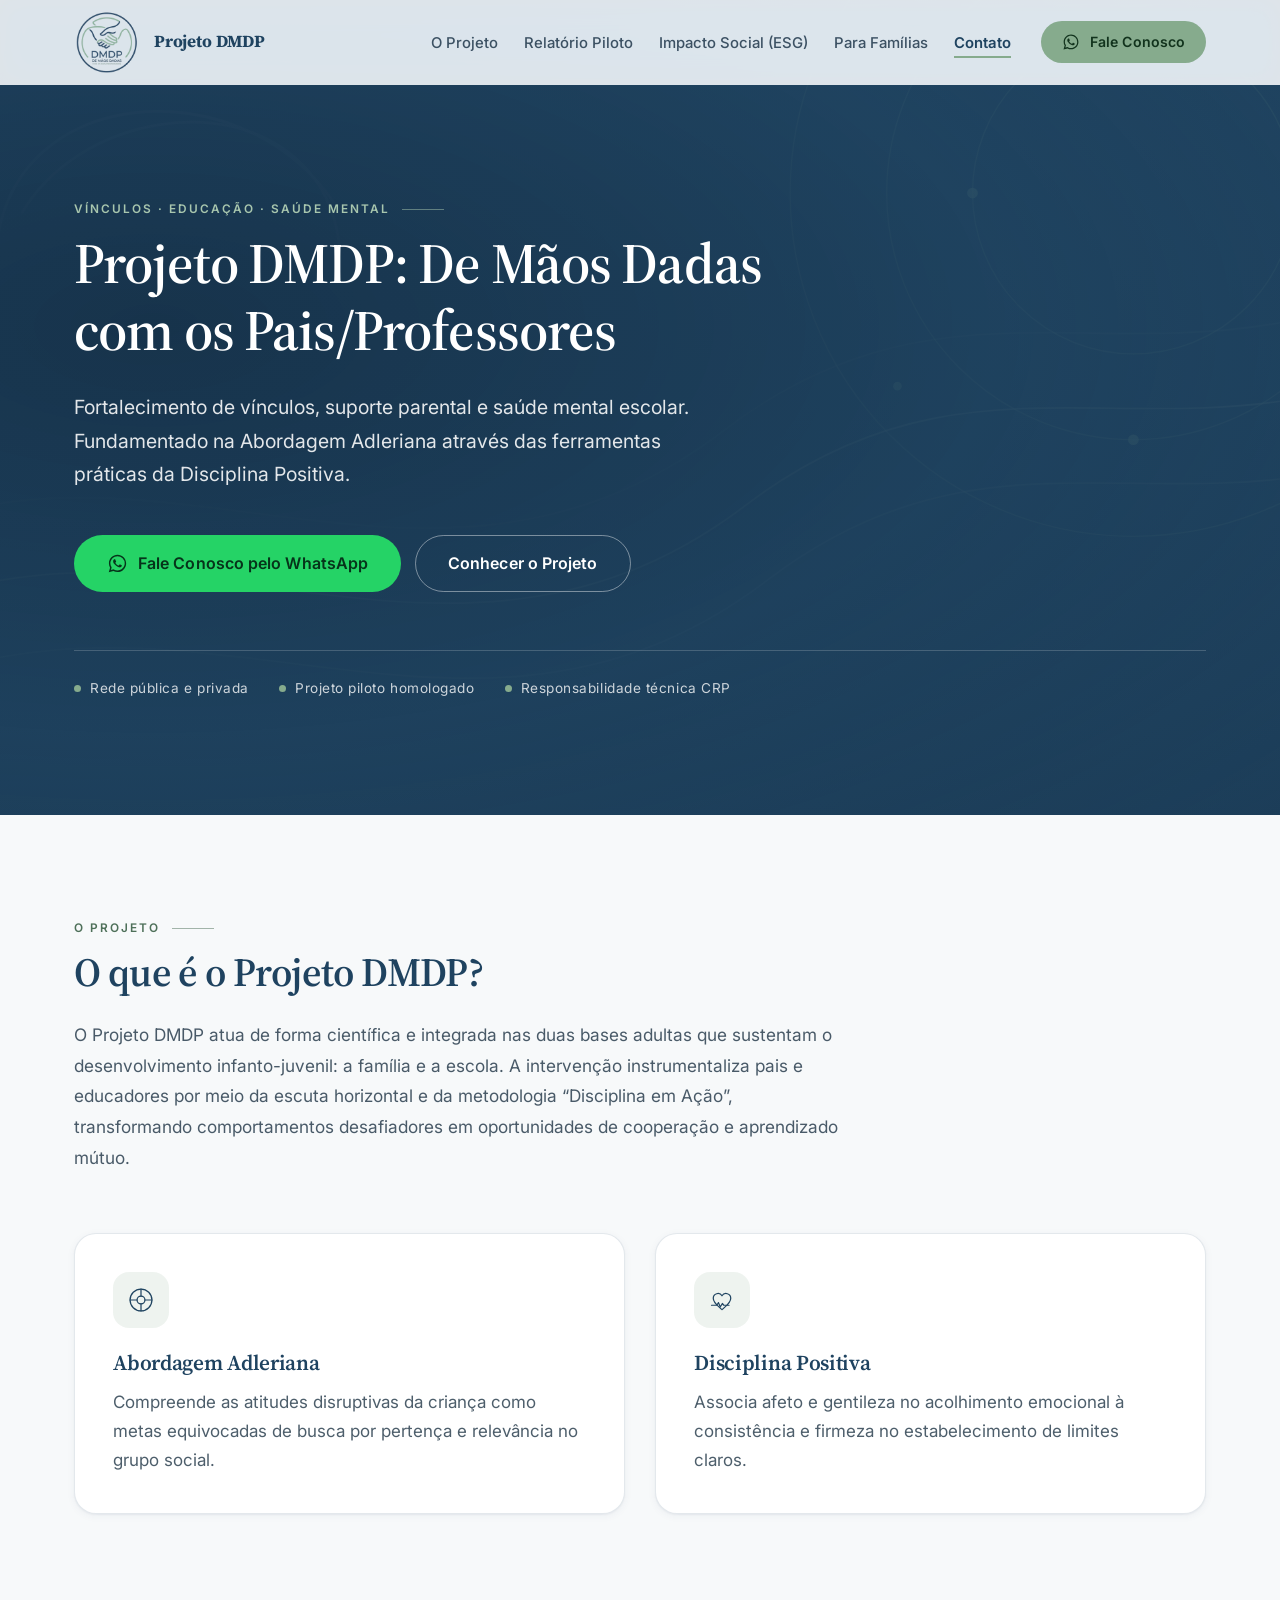
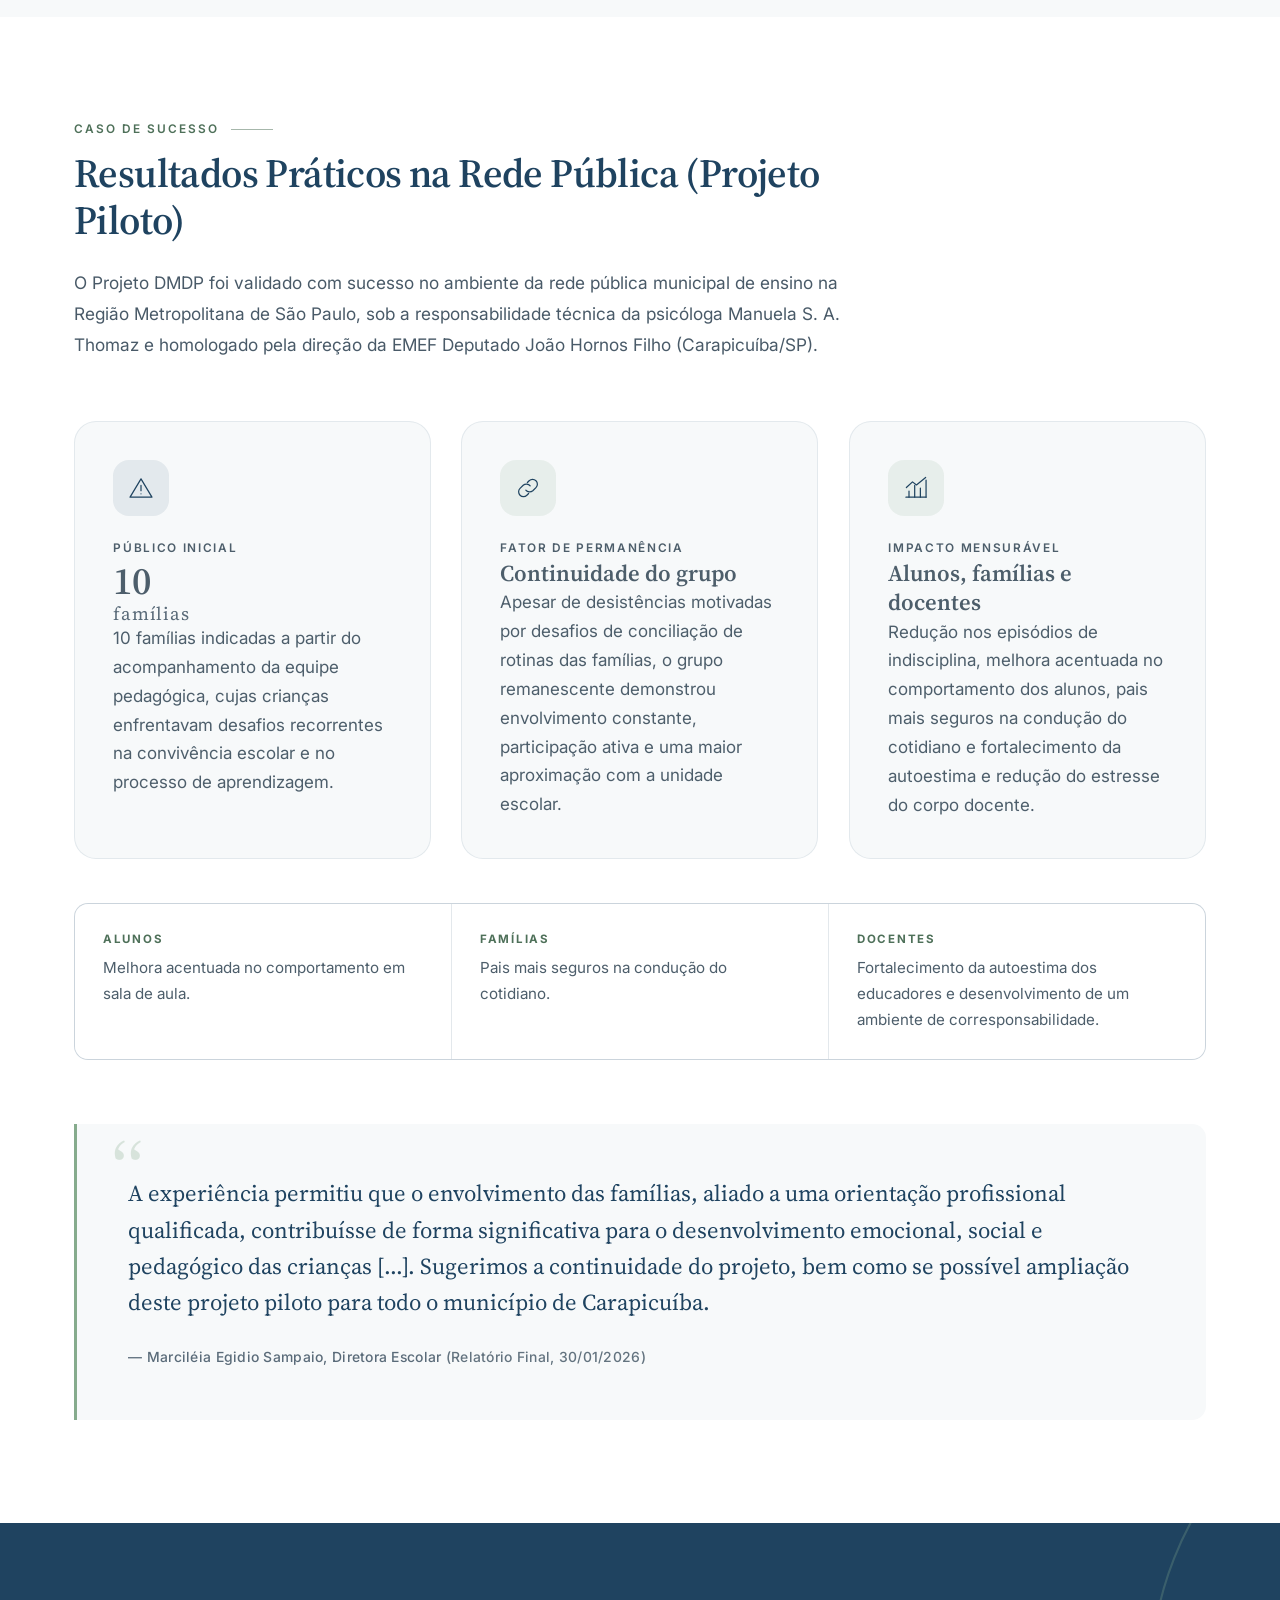
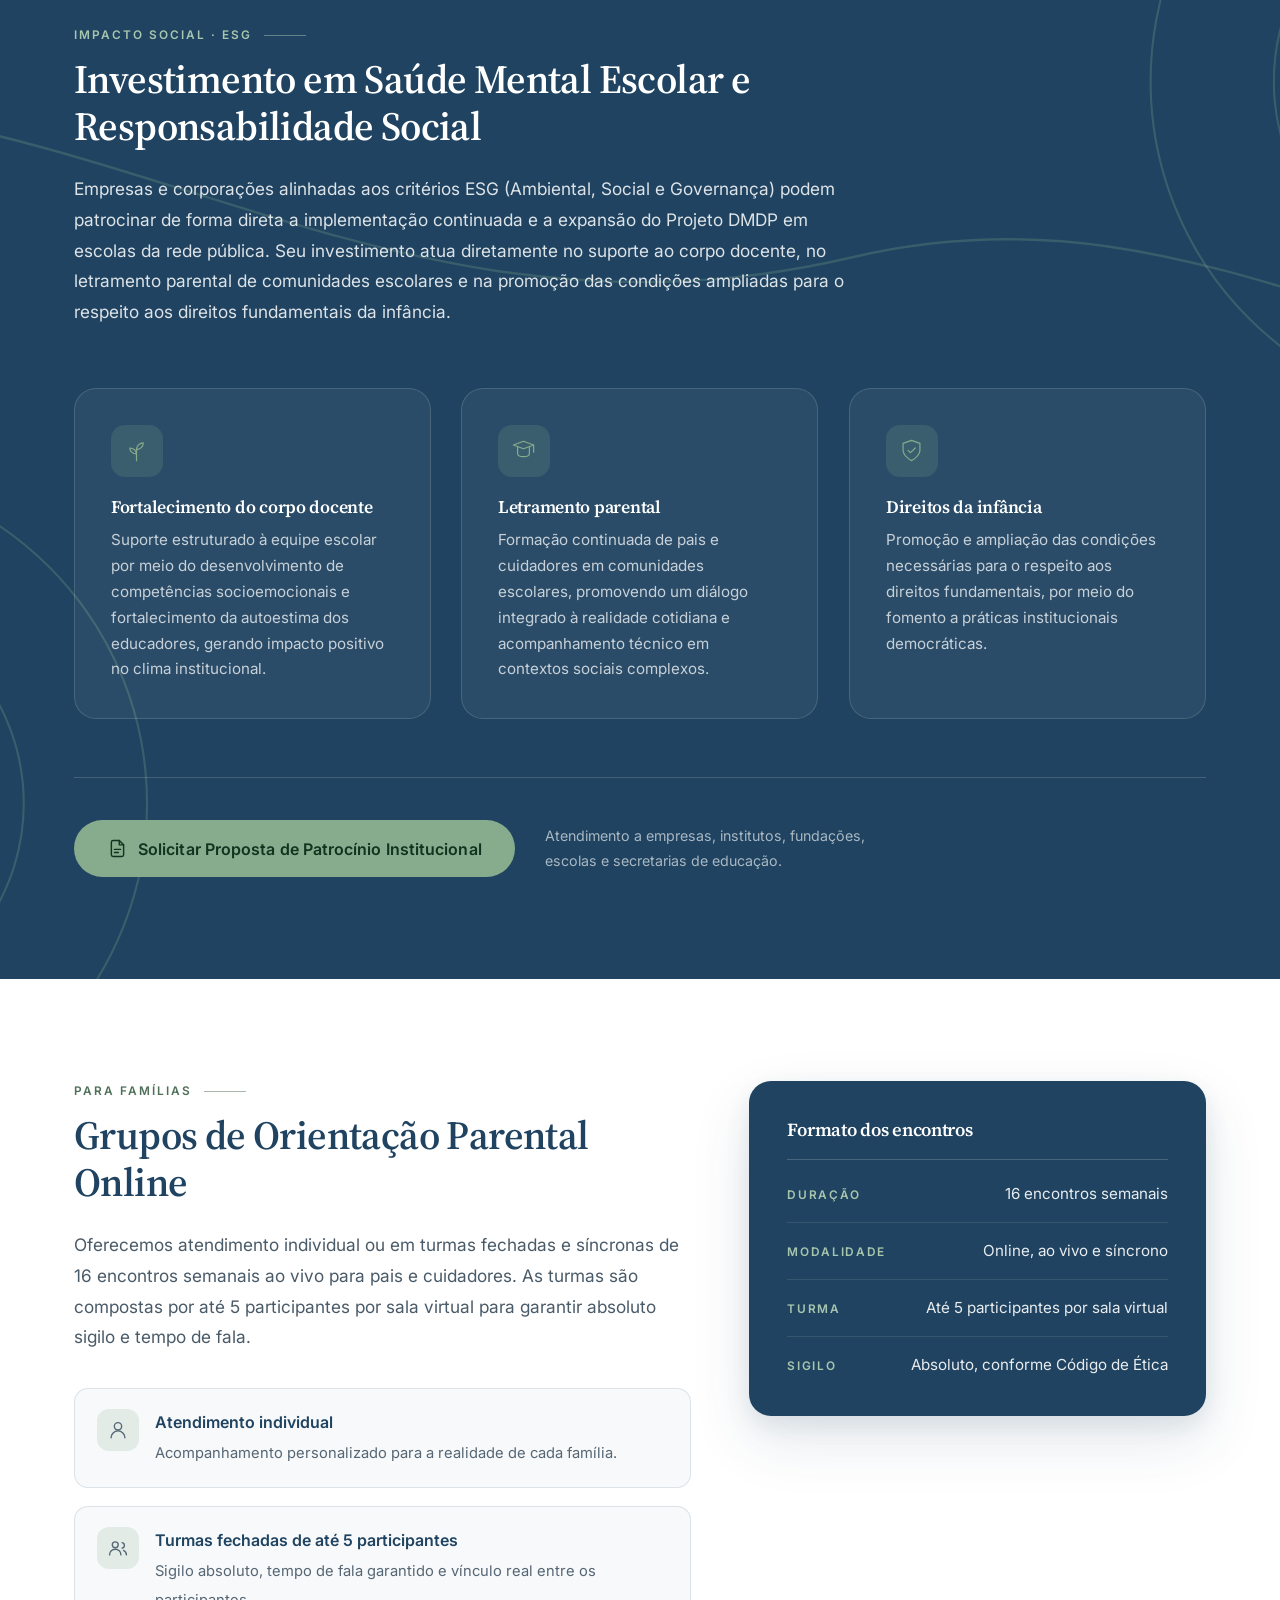
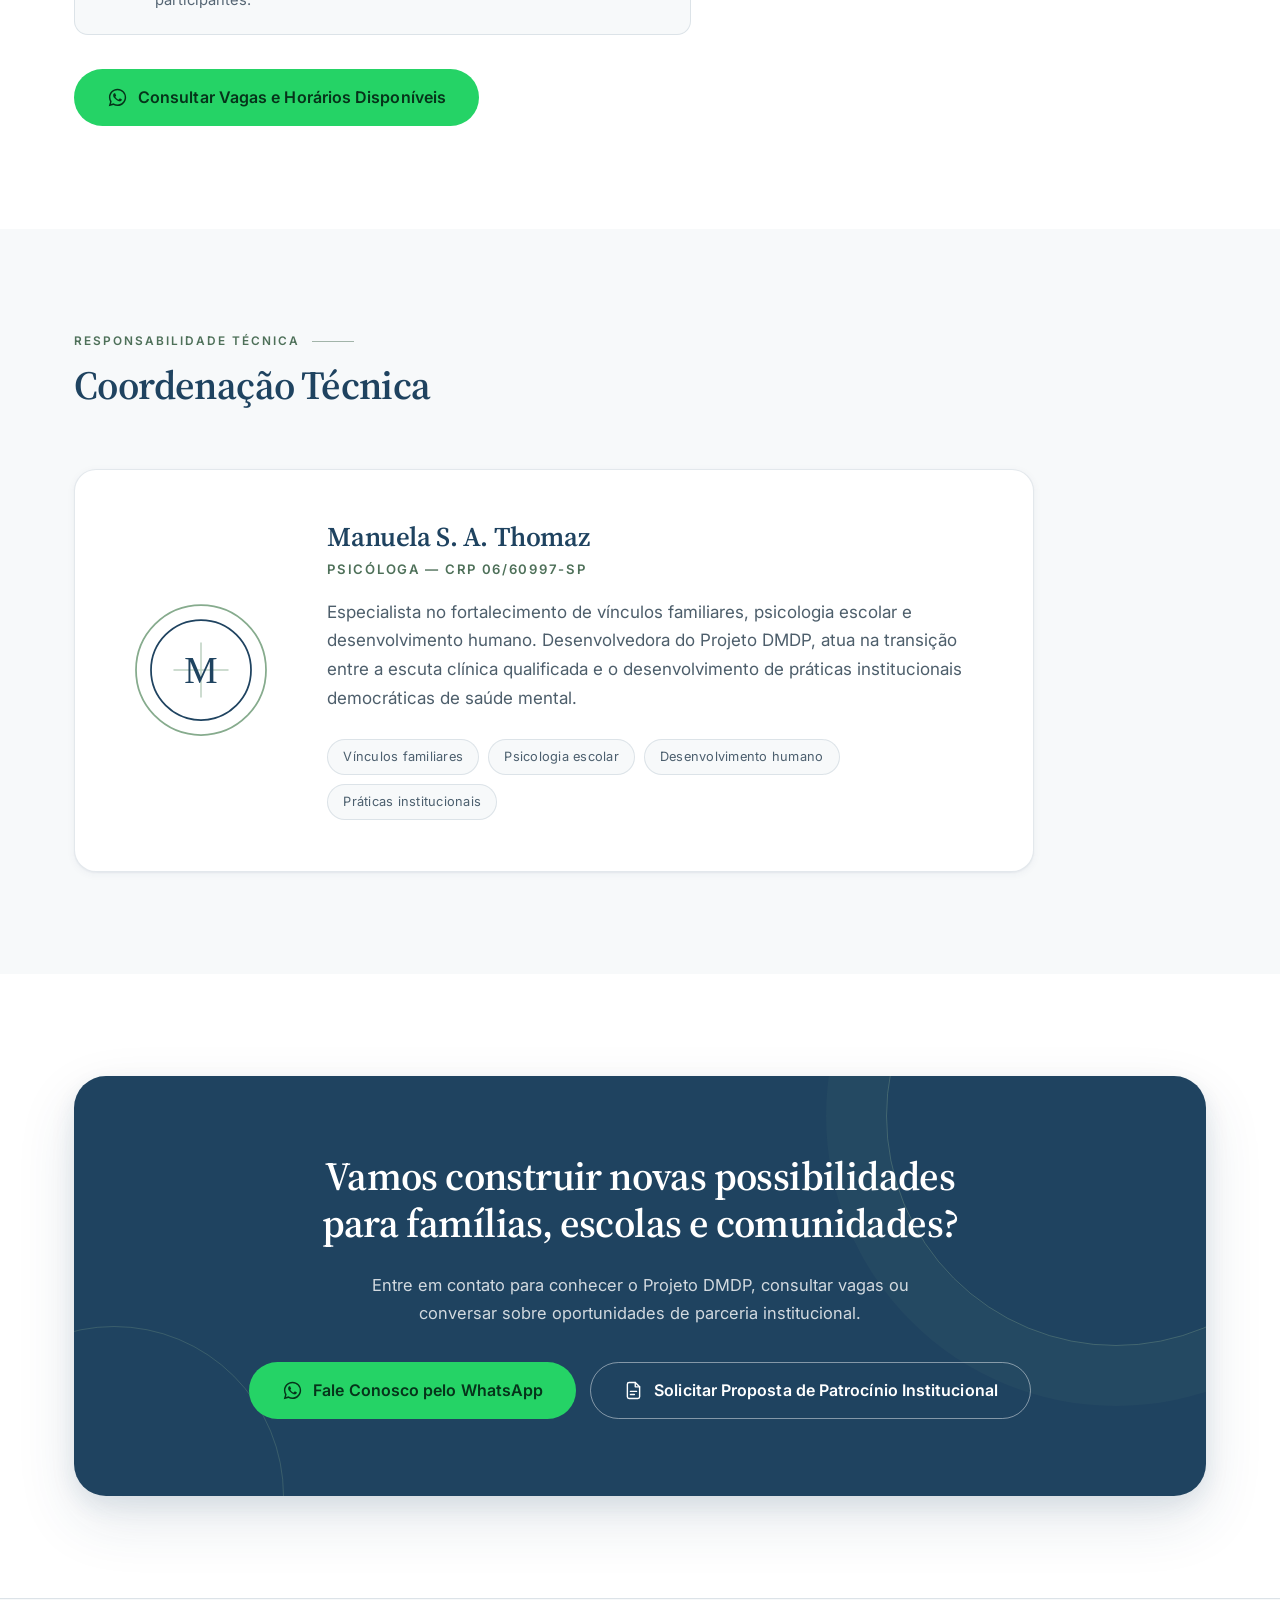
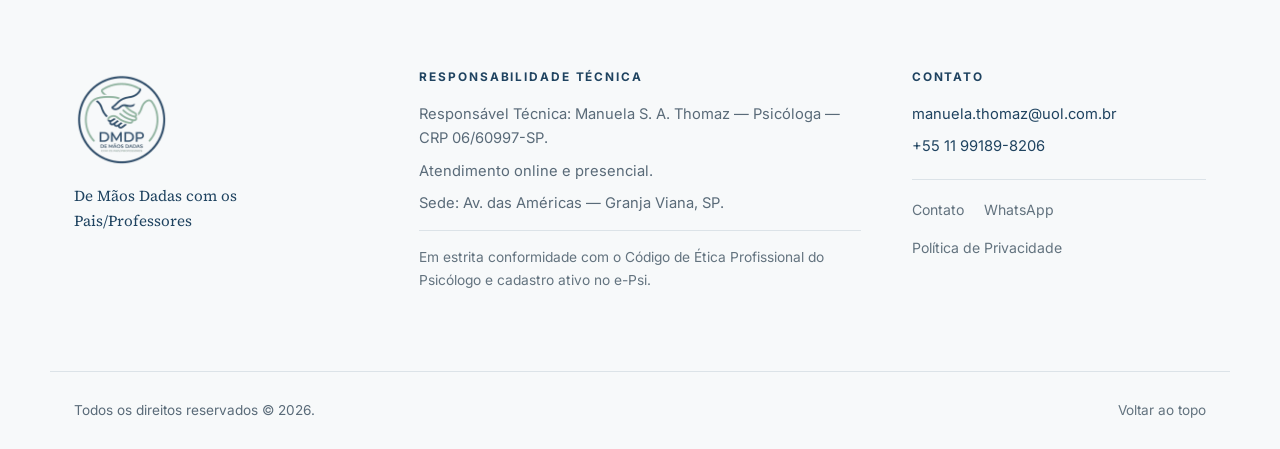
==== index.html @ 4502c6fa "Aplica a nova rodada de revisão da cliente - Abertura do bloco ESG: "suporte ao corpo docente", "com" ====
<!DOCTYPE html>
<html lang="pt-BR" class="no-js">
<head>
<meta charset="UTF-8">
<meta name="viewport" content="width=device-width, initial-scale=1">
<script>document.documentElement.classList.remove('no-js');</script>
<title>Projeto DMDP | De Mãos Dadas com os Pais/Professores</title>
<meta name="description" content="Projeto DMDP: fortalecimento de vínculos, orientação parental, saúde mental escolar e impacto social para famílias, escolas e instituições.">
<meta name="author" content="Manuela S. A. Thomaz — Psicóloga CRP 06/60997-SP">
<meta name="theme-color" content="#1F4360">
<meta name="robots" content="index, follow">
<link rel="canonical" href="https://www.dmdp.com.br/">

<!-- Open Graph -->
<meta property="og:type" content="website">
<meta property="og:locale" content="pt_BR">
<meta property="og:site_name" content="Projeto DMDP">
<meta property="og:url" content="https://www.dmdp.com.br/">
<meta property="og:title" content="Projeto DMDP | De Mãos Dadas com os Pais/Professores">
<meta property="og:description" content="Fortalecimento de vínculos, suporte parental e saúde mental escolar. Fundamentado na Abordagem Adleriana através das ferramentas práticas da Disciplina Positiva.">
<meta property="og:image" content="https://www.dmdp.com.br/assets/img/og-image.png">
<meta property="og:image:width" content="1200">
<meta property="og:image:height" content="630">
<meta property="og:image:alt" content="Logotipo do Projeto DMDP — De Mãos Dadas com os Pais/Professores">
<meta name="twitter:card" content="summary_large_image">

<link rel="icon" href="assets/img/favicon.svg" type="image/svg+xml">
<link rel="apple-touch-icon" href="assets/img/logo.png">

<link rel="preconnect" href="https://fonts.googleapis.com">
<link rel="preconnect" href="https://fonts.gstatic.com" crossorigin>
<link rel="stylesheet" href="https://fonts.googleapis.com/css2?family=Inter:wght@400;500;600;700&family=Source+Serif+4:opsz,wght@8..60,400;8..60,600;8..60,700&display=swap">
<link rel="stylesheet" href="assets/css/styles.css?v=2">

<script type="application/ld+json">
{
  "@context": "https://schema.org",
  "@type": "EducationalOrganization",
  "name": "Projeto DMDP — De Mãos Dadas com os Pais/Professores",
  "description": "Projeto DMDP: fortalecimento de vínculos, orientação parental, saúde mental escolar e impacto social para famílias, escolas e instituições.",
  "logo": "https://www.dmdp.com.br/assets/img/logo.png",
  "email": "manuela.thomaz@uol.com.br",
  "telephone": "+5511991898206",
  "address": {
    "@type": "PostalAddress",
    "streetAddress": "Av. das Américas — Granja Viana",
    "addressRegion": "SP",
    "addressCountry": "BR"
  },
  "founder": {
    "@type": "Person",
    "name": "Manuela S. A. Thomaz",
    "jobTitle": "Psicóloga — CRP 06/60997-SP"
  }
}
</script>
</head>

<body id="topo">
<a class="skip-link" href="#conteudo">Ir para o conteúdo principal</a>

<!-- ============ CABEÇALHO ============ -->
<header class="site-header">
  <div class="container header-inner">
    <a class="brand" href="#topo" aria-label="Projeto DMDP — início">
      <img src="assets/img/logo.png" alt="Logotipo do Projeto DMDP — De Mãos Dadas com os Pais/Professores"
           class="brand-logo" width="200" height="200"
           onerror="this.onerror=null;this.src='assets/img/logo.svg';">
      <span class="brand-text"><strong>Projeto DMDP</strong></span>
    </a>

    <button class="nav-toggle" id="navToggle" aria-expanded="false" aria-controls="navMenu" aria-label="Abrir menu de navegação">
      <span class="nav-toggle-bars" aria-hidden="true"><span></span><span></span><span></span></span>
    </button>

    <nav class="site-nav" id="navMenu" aria-label="Navegação principal">
      <ul class="nav-list">
        <li><a href="#projeto">O Projeto</a></li>
        <li><a href="#relatorio-piloto">Relatório Piloto</a></li>
        <li><a href="#impacto-social">Impacto Social (ESG)</a></li>
        <li><a href="#familias">Para Famílias</a></li>
        <li><a href="#contato">Contato</a></li>
      </ul>
      <a class="btn btn-nav" href="https://wa.me/5511991898206?text=Ol%C3%A1%21%20Gostaria%20de%20receber%20mais%20informa%C3%A7%C3%B5es%20sobre%20as%20vagas%20e%20hor%C3%A1rios%20dispon%C3%ADveis%20para%20os%20grupos%20de%20orienta%C3%A7%C3%A3o%20parental%20do%20Projeto%20DMDP." target="_blank" rel="noopener">
        <svg class="ico" viewBox="0 0 24 24" aria-hidden="true" focusable="false"><path fill="currentColor" d="M12.04 2C6.6 2 2.2 6.4 2.2 11.84c0 1.74.46 3.44 1.32 4.94L2 22l5.36-1.4a9.8 9.8 0 0 0 4.68 1.2h.01c5.43 0 9.84-4.4 9.84-9.84C21.89 6.4 17.48 2 12.04 2Zm0 17.98h-.01a8.2 8.2 0 0 1-4.16-1.14l-.3-.18-3.1.81.83-3.02-.2-.31a8.14 8.14 0 0 1-1.25-4.3c0-4.51 3.68-8.18 8.2-8.18a8.18 8.18 0 0 1 8.18 8.19c0 4.51-3.67 8.13-8.19 8.13Zm4.49-6.09c-.25-.13-1.46-.72-1.68-.8-.23-.08-.39-.13-.56.12-.16.25-.64.8-.78.97-.14.16-.29.19-.53.06-.25-.12-1.04-.38-1.98-1.22-.73-.65-1.23-1.46-1.37-1.7-.14-.25-.02-.38.11-.5.11-.11.25-.29.37-.44.13-.15.17-.25.25-.42.08-.16.04-.31-.02-.44-.06-.12-.56-1.35-.77-1.84-.2-.48-.4-.42-.56-.43h-.47c-.16 0-.43.06-.65.31-.23.25-.85.83-.85 2.03s.87 2.35.99 2.51c.12.17 1.72 2.62 4.16 3.68.58.25 1.03.4 1.39.51.58.19 1.11.16 1.53.1.47-.07 1.46-.6 1.66-1.18.21-.58.21-1.07.14-1.18-.06-.11-.22-.17-.47-.29Z"/></svg>
        Fale Conosco
      </a>
    </nav>
  </div>
</header>
<div class="nav-backdrop" id="navBackdrop" hidden></div>

<main id="conteudo">

  <!-- ============ HERO ============ -->
  <section class="hero" aria-labelledby="hero-titulo">
    <div class="hero-art" aria-hidden="true">
      <svg viewBox="0 0 1440 760" preserveAspectRatio="xMidYMid slice" focusable="false">
        <defs>
          <linearGradient id="gradArco" x1="0" y1="0" x2="1" y2="1">
            <stop offset="0%" stop-color="#86AB8D"/>
            <stop offset="100%" stop-color="#7A8B99"/>
          </linearGradient>
        </defs>
        <g fill="none" stroke="url(#gradArco)" stroke-linecap="round">
          <path d="M-60 620 C 240 400 520 700 820 470 C 1060 288 1240 470 1520 300" stroke-width="1.5" opacity=".55"/>
          <path d="M-60 690 C 260 470 540 770 840 540 C 1080 358 1260 540 1540 370" stroke-width="1.5" opacity=".35"/>
          <path d="M-60 550 C 220 330 500 630 800 400 C 1040 218 1220 400 1500 230" stroke-width="1.5" opacity=".22"/>
        </g>
        <g stroke="#86AB8D" stroke-width="1.2" opacity=".38" fill="none">
          <circle cx="1180" cy="180" r="150"/>
          <circle cx="1180" cy="180" r="230"/>
          <circle cx="1180" cy="180" r="320"/>
        </g>
        <g fill="#86AB8D" opacity=".7">
          <circle cx="1030" cy="180" r="5"/><circle cx="1180" cy="30" r="5"/>
          <circle cx="1330" cy="180" r="5"/><circle cx="1180" cy="410" r="5"/>
          <circle cx="960" cy="360" r="4"/><circle cx="1390" cy="60" r="4"/>
        </g>
        <g fill="none" stroke="#FFFFFF" stroke-width="2.5" opacity=".14" stroke-linecap="round">
          <path d="M120 250 C 116 150 200 92 300 106 C 360 115 406 148 434 188"/>
          <path d="M440 254 C 446 158 368 102 274 116 C 214 125 168 158 144 198"/>
        </g>
      </svg>
    </div>
    <div class="hero-overlay" aria-hidden="true"></div>

    <div class="container hero-inner">
      <p class="eyebrow">Vínculos · Educação · Saúde Mental</p>
      <h1 id="hero-titulo">Projeto DMDP: De Mãos Dadas com os Pais/Professores</h1>
      <p class="hero-sub">
        Fortalecimento de vínculos, suporte parental e saúde mental escolar. Fundamentado na Abordagem
        Adleriana através das ferramentas práticas da Disciplina Positiva.
      </p>
      <div class="hero-actions">
        <a class="btn btn-whats btn-lg" href="https://wa.me/5511991898206?text=Ol%C3%A1%21%20Gostaria%20de%20receber%20mais%20informa%C3%A7%C3%B5es%20sobre%20as%20vagas%20e%20hor%C3%A1rios%20dispon%C3%ADveis%20para%20os%20grupos%20de%20orienta%C3%A7%C3%A3o%20parental%20do%20Projeto%20DMDP." target="_blank" rel="noopener">
          <svg class="ico" viewBox="0 0 24 24" aria-hidden="true" focusable="false"><path fill="currentColor" d="M12.04 2C6.6 2 2.2 6.4 2.2 11.84c0 1.74.46 3.44 1.32 4.94L2 22l5.36-1.4a9.8 9.8 0 0 0 4.68 1.2h.01c5.43 0 9.84-4.4 9.84-9.84C21.89 6.4 17.48 2 12.04 2Zm0 17.98h-.01a8.2 8.2 0 0 1-4.16-1.14l-.3-.18-3.1.81.83-3.02-.2-.31a8.14 8.14 0 0 1-1.25-4.3c0-4.51 3.68-8.18 8.2-8.18a8.18 8.18 0 0 1 8.18 8.19c0 4.51-3.67 8.13-8.19 8.13Zm4.49-6.09c-.25-.13-1.46-.72-1.68-.8-.23-.08-.39-.13-.56.12-.16.25-.64.8-.78.97-.14.16-.29.19-.53.06-.25-.12-1.04-.38-1.98-1.22-.73-.65-1.23-1.46-1.37-1.7-.14-.25-.02-.38.11-.5.11-.11.25-.29.37-.44.13-.15.17-.25.25-.42.08-.16.04-.31-.02-.44-.06-.12-.56-1.35-.77-1.84-.2-.48-.4-.42-.56-.43h-.47c-.16 0-.43.06-.65.31-.23.25-.85.83-.85 2.03s.87 2.35.99 2.51c.12.17 1.72 2.62 4.16 3.68.58.25 1.03.4 1.39.51.58.19 1.11.16 1.53.1.47-.07 1.46-.6 1.66-1.18.21-.58.21-1.07.14-1.18-.06-.11-.22-.17-.47-.29Z"/></svg>
          Fale Conosco pelo WhatsApp
        </a>
        <a class="btn btn-ghost btn-lg" href="#projeto">Conhecer o Projeto</a>
      </div>

      <ul class="hero-marks">
        <li>Rede pública e privada</li>
        <li>Projeto piloto homologado</li>
        <li>Responsabilidade técnica CRP</li>
      </ul>
    </div>
  </section>

  <!-- ============ O PROJETO ============ -->
  <section class="section section-gelo" id="projeto" aria-labelledby="projeto-titulo">
    <div class="container">
      <div class="section-head reveal">
        <p class="eyebrow eyebrow-dark">O Projeto</p>
        <h2 id="projeto-titulo">O que é o Projeto DMDP?</h2>
        <p class="lead">
          O Projeto DMDP atua de forma científica e integrada nas duas bases adultas que sustentam o
          desenvolvimento infanto-juvenil: a família e a escola. A intervenção instrumentaliza pais e
          educadores por meio da escuta horizontal e da metodologia “Disciplina em Ação”, transformando
          comportamentos desafiadores em oportunidades de cooperação e aprendizado mútuo.
        </p>
      </div>

      <div class="grid grid-2">
        <article class="card reveal">
          <span class="card-icon" aria-hidden="true">
            <svg viewBox="0 0 32 32" fill="none" stroke="currentColor" stroke-width="1.4" stroke-linecap="round" stroke-linejoin="round" focusable="false">
              <circle cx="16" cy="16" r="12.5"/>
              <circle cx="16" cy="16" r="4.5"/>
              <path d="M16 3.5v8M16 20.5v8M3.5 16h8M20.5 16h8"/>
            </svg>
          </span>
          <h3>Abordagem Adleriana</h3>
          <p>
            Compreende as atitudes disruptivas da criança como metas equivocadas de busca por pertença e
            relevância no grupo social.
          </p>
        </article>

        <article class="card reveal">
          <span class="card-icon" aria-hidden="true">
            <svg viewBox="0 0 32 32" fill="none" stroke="currentColor" stroke-width="1.4" stroke-linecap="round" stroke-linejoin="round" focusable="false">
              <path d="M16 27c-5-4.5-10-7.6-10-13a5.4 5.4 0 0 1 10-2.8A5.4 5.4 0 0 1 26 14c0 5.4-5 8.5-10 13Z"/>
              <path d="M4 22h6l2-3 2 5 2.4-4 1.6 2h6"/>
            </svg>
          </span>
          <h3>Disciplina Positiva</h3>
          <p>
            Associa afeto e gentileza no acolhimento emocional à consistência e firmeza no estabelecimento
            de limites claros.
          </p>
        </article>
      </div>
    </div>
  </section>

  <!-- ============ RELATÓRIO PILOTO ============ -->
  <section class="section" id="relatorio-piloto" aria-labelledby="piloto-titulo">
    <div class="container">
      <div class="section-head reveal">
        <p class="eyebrow eyebrow-dark">Caso de Sucesso</p>
        <h2 id="piloto-titulo">Resultados Práticos na Rede Pública (Projeto Piloto)</h2>
        <p class="lead">
          O Projeto DMDP foi validado com sucesso no ambiente da rede pública municipal de ensino na Região
          Metropolitana de São Paulo, sob a responsabilidade técnica da psicóloga Manuela S. A. Thomaz e
          homologado pela direção da EMEF Deputado João Hornos Filho (Carapicuíba/SP).
        </p>
      </div>

      <div class="grid grid-3 indicadores">
        <article class="card card-flat reveal">
          <span class="card-icon icon-alert" aria-hidden="true">
            <svg viewBox="0 0 32 32" fill="none" stroke="currentColor" stroke-width="1.4" stroke-linecap="round" stroke-linejoin="round" focusable="false">
              <path d="M16 5.5 28.5 26.5H3.5L16 5.5Z"/>
              <path d="M16 13v6M16 22.6v.1"/>
            </svg>
          </span>
          <p class="ind-label">Público Inicial</p>
          <p class="ind-number">10 <span>famílias</span></p>
          <p>
            10 famílias indicadas a partir do acompanhamento da equipe pedagógica, cujas crianças
            enfrentavam desafios recorrentes na convivência escolar e no processo de aprendizagem.
          </p>
        </article>

        <article class="card card-flat reveal">
          <span class="card-icon" aria-hidden="true">
            <svg viewBox="0 0 32 32" fill="none" stroke="currentColor" stroke-width="1.4" stroke-linecap="round" stroke-linejoin="round" focusable="false">
              <path d="M13.5 18.5a5.5 5.5 0 0 0 8 .6l3.6-3.6a5.5 5.5 0 0 0-7.8-7.8l-2 2"/>
              <path d="M18.5 13.5a5.5 5.5 0 0 0-8-.6l-3.6 3.6a5.5 5.5 0 0 0 7.8 7.8l2-2"/>
            </svg>
          </span>
          <p class="ind-label">Fator de Permanência</p>
          <p class="ind-number ind-number-text">Continuidade do grupo</p>
          <p>
            Apesar de desistências motivadas por desafios de conciliação de rotinas das famílias, o grupo
            remanescente demonstrou envolvimento constante, participação ativa e uma maior aproximação com
            a unidade escolar.
          </p>
        </article>

        <article class="card card-flat reveal">
          <span class="card-icon" aria-hidden="true">
            <svg viewBox="0 0 32 32" fill="none" stroke="currentColor" stroke-width="1.4" stroke-linecap="round" stroke-linejoin="round" focusable="false">
              <path d="M4.5 26.5h23"/>
              <path d="M8 26.5v-7M14.5 26.5V13M21 26.5v-10.5M27.5 26.5V7"/>
              <path d="M5 15.5 12 9l4.5 3.5L27 4"/>
            </svg>
          </span>
          <p class="ind-label">Impacto Mensurável</p>
          <p class="ind-number ind-number-text">Alunos, famílias e docentes</p>
          <p>
            Redução nos episódios de indisciplina, melhora acentuada no comportamento dos alunos, pais mais
            seguros na condução do cotidiano e fortalecimento da autoestima e redução do estresse do corpo
            docente.
          </p>
        </article>
      </div>

      <ul class="resultados reveal">
        <li><strong>Alunos</strong> Melhora acentuada no comportamento em sala de aula.</li>
        <li><strong>Famílias</strong> Pais mais seguros na condução do cotidiano.</li>
        <li><strong>Docentes</strong> Fortalecimento da autoestima dos educadores e desenvolvimento de um ambiente de corresponsabilidade.</li>
      </ul>

      <figure class="citacao reveal">
        <span class="citacao-mark" aria-hidden="true">“</span>
        <blockquote>
          <p>
            A experiência permitiu que o envolvimento das famílias, aliado a uma orientação profissional
            qualificada, contribuísse de forma significativa para o desenvolvimento emocional, social e
            pedagógico das crianças [...]. Sugerimos a continuidade do projeto, bem como se possível
            ampliação deste projeto piloto para todo o município de Carapicuíba.
          </p>
        </blockquote>
        <figcaption>
          — Marciléia Egidio Sampaio, Diretora Escolar <span>(Relatório Final, 30/01/2026)</span>
        </figcaption>
      </figure>
    </div>
  </section>

  <!-- ============ IMPACTO SOCIAL / ESG ============ -->
  <section class="section section-azul" id="impacto-social" aria-labelledby="esg-titulo">
    <div class="esg-art" aria-hidden="true">
      <svg viewBox="0 0 1200 600" preserveAspectRatio="xMidYMid slice" focusable="false">
        <g fill="none" stroke="#86AB8D" stroke-width="1.2" opacity=".3">
          <circle cx="130" cy="500" r="120"/><circle cx="130" cy="500" r="190"/>
          <circle cx="1080" cy="90" r="120"/><circle cx="1080" cy="90" r="190"/>
        </g>
        <path d="M-40 120 C 260 40 420 260 720 190 C 940 138 1060 300 1300 240" fill="none" stroke="#86AB8D" stroke-width="1.4" opacity=".28"/>
      </svg>
    </div>

    <div class="container esg-inner">
      <div class="section-head reveal">
        <p class="eyebrow">Impacto Social · ESG</p>
        <h2 id="esg-titulo">Investimento em Saúde Mental Escolar e Responsabilidade Social</h2>
        <p class="lead">
          Empresas e corporações alinhadas aos critérios ESG (Ambiental, Social e Governança) podem
          patrocinar de forma direta a implementação continuada e a expansão do Projeto DMDP em escolas da
          rede pública. Seu investimento atua diretamente no suporte ao corpo docente, no letramento
          parental de comunidades escolares e na promoção das condições ampliadas para o respeito aos
          direitos fundamentais da infância.
        </p>
      </div>

      <div class="grid grid-3 esg-pilares">
        <article class="pilar reveal">
          <span class="pilar-icon" aria-hidden="true">
            <svg viewBox="0 0 32 32" fill="none" stroke="currentColor" stroke-width="1.4" stroke-linecap="round" stroke-linejoin="round" focusable="false">
              <path d="M16 28V15"/>
              <path d="M16 15c0-4.4 3.6-8 8-8 0 4.4-3.6 8-8 8Z"/>
              <path d="M16 20c-4.4 0-8-3.1-8-7 4.4 0 8 3.1 8 7Z"/>
            </svg>
          </span>
          <h3>Fortalecimento do corpo docente</h3>
          <p>Suporte estruturado à equipe escolar por meio do desenvolvimento de competências socioemocionais e fortalecimento da autoestima dos educadores, gerando impacto positivo no clima institucional.</p>
        </article>

        <article class="pilar reveal">
          <span class="pilar-icon" aria-hidden="true">
            <svg viewBox="0 0 32 32" fill="none" stroke="currentColor" stroke-width="1.4" stroke-linecap="round" stroke-linejoin="round" focusable="false">
              <path d="M4 9.5 16 5l12 4.5-12 4.5L4 9.5Z"/>
              <path d="M9 12v7.5c0 2.2 3.1 3.8 7 3.8s7-1.6 7-3.8V12"/>
              <path d="M28 9.5V18"/>
            </svg>
          </span>
          <h3>Letramento parental</h3>
          <p>Formação continuada de pais e cuidadores em comunidades escolares, promovendo um diálogo integrado à realidade cotidiana e acompanhamento técnico em contextos sociais complexos.</p>
        </article>

        <article class="pilar reveal">
          <span class="pilar-icon" aria-hidden="true">
            <svg viewBox="0 0 32 32" fill="none" stroke="currentColor" stroke-width="1.4" stroke-linecap="round" stroke-linejoin="round" focusable="false">
              <path d="M16 28s10-5.3 10-12.6V7.6L16 4 6 7.6v7.8C6 22.7 16 28 16 28Z"/>
              <path d="M12 15.8l2.8 2.8L20.5 13"/>
            </svg>
          </span>
          <h3>Direitos da infância</h3>
          <p>Promoção e ampliação das condições necessárias para o respeito aos direitos fundamentais, por meio do fomento a práticas institucionais democráticas.</p>
        </article>
      </div>

      <div class="esg-cta reveal">
        <a class="btn btn-verde btn-lg" href="https://wa.me/5511991898206?text=Ol%C3%A1%21%20Acessei%20o%20site%20e%20gostaria%20de%20solicitar%20a%20proposta%20completa%20do%20Projeto%20DMDP%20para%20avaliar%20uma%20parceria%20de%20Patroc%C3%ADnio%20Institucional%20e%20Impacto%20Social%20%28ESG%29." target="_blank" rel="noopener">
          <svg class="ico" viewBox="0 0 24 24" fill="none" stroke="currentColor" stroke-width="1.6" stroke-linecap="round" stroke-linejoin="round" aria-hidden="true" focusable="false">
            <path d="M14 2.8H7a2 2 0 0 0-2 2v14.4a2 2 0 0 0 2 2h10a2 2 0 0 0 2-2V7.8L14 2.8Z"/>
            <path d="M14 2.8v5h5M8.5 13h7M8.5 16.5h4.5"/>
          </svg>
          Solicitar Proposta de Patrocínio Institucional
        </a>
        <p class="esg-nota">Atendimento a empresas, institutos, fundações, escolas e secretarias de educação.</p>
      </div>
    </div>
  </section>

  <!-- ============ PARA FAMÍLIAS ============ -->
  <section class="section" id="familias" aria-labelledby="familias-titulo">
    <div class="container">
      <div class="familias-grid">
        <div class="familias-texto reveal">
          <p class="eyebrow eyebrow-dark">Para Famílias</p>
          <h2 id="familias-titulo">Grupos de Orientação Parental Online</h2>
          <p class="lead">
            Oferecemos atendimento individual ou em turmas fechadas e síncronas de 16 encontros semanais ao
            vivo para pais e cuidadores. As turmas são compostas por até 5 participantes por sala virtual
            para garantir absoluto sigilo e tempo de fala.
          </p>

          <ul class="destaques">
            <li>
              <span class="destaque-icon" aria-hidden="true">
                <svg viewBox="0 0 24 24" fill="none" stroke="currentColor" stroke-width="1.5" stroke-linecap="round" stroke-linejoin="round" focusable="false">
                  <circle cx="12" cy="8" r="4"/><path d="M4.5 20.5a7.5 7.5 0 0 1 15 0"/>
                </svg>
              </span>
              <div>
                <strong>Atendimento individual</strong>
                <span>Acompanhamento personalizado para a realidade de cada família.</span>
              </div>
            </li>
            <li>
              <span class="destaque-icon" aria-hidden="true">
                <svg viewBox="0 0 24 24" fill="none" stroke="currentColor" stroke-width="1.5" stroke-linecap="round" stroke-linejoin="round" focusable="false">
                  <circle cx="9" cy="8.5" r="3.2"/><path d="M2.8 19.5a6.2 6.2 0 0 1 12.4 0"/>
                  <path d="M16.5 6.2a3 3 0 0 1 0 5.9M18 14.6a5.6 5.6 0 0 1 3.2 4.9"/>
                </svg>
              </span>
              <div>
                <strong>Turmas fechadas de até 5 participantes</strong>
                <span>Sigilo absoluto, tempo de fala garantido e vínculo real entre os participantes.</span>
              </div>
            </li>
          </ul>

          <a class="btn btn-whats btn-lg" href="https://wa.me/5511991898206?text=Ol%C3%A1%21%20Gostaria%20de%20receber%20mais%20informa%C3%A7%C3%B5es%20sobre%20as%20vagas%20e%20hor%C3%A1rios%20dispon%C3%ADveis%20para%20Orienta%C3%A7%C3%A3o%20Parental" target="_blank" rel="noopener">
            <svg class="ico" viewBox="0 0 24 24" aria-hidden="true" focusable="false"><path fill="currentColor" d="M12.04 2C6.6 2 2.2 6.4 2.2 11.84c0 1.74.46 3.44 1.32 4.94L2 22l5.36-1.4a9.8 9.8 0 0 0 4.68 1.2h.01c5.43 0 9.84-4.4 9.84-9.84C21.89 6.4 17.48 2 12.04 2Zm0 17.98h-.01a8.2 8.2 0 0 1-4.16-1.14l-.3-.18-3.1.81.83-3.02-.2-.31a8.14 8.14 0 0 1-1.25-4.3c0-4.51 3.68-8.18 8.2-8.18a8.18 8.18 0 0 1 8.18 8.19c0 4.51-3.67 8.13-8.19 8.13Zm4.49-6.09c-.25-.13-1.46-.72-1.68-.8-.23-.08-.39-.13-.56.12-.16.25-.64.8-.78.97-.14.16-.29.19-.53.06-.25-.12-1.04-.38-1.98-1.22-.73-.65-1.23-1.46-1.37-1.7-.14-.25-.02-.38.11-.5.11-.11.25-.29.37-.44.13-.15.17-.25.25-.42.08-.16.04-.31-.02-.44-.06-.12-.56-1.35-.77-1.84-.2-.48-.4-.42-.56-.43h-.47c-.16 0-.43.06-.65.31-.23.25-.85.83-.85 2.03s.87 2.35.99 2.51c.12.17 1.72 2.62 4.16 3.68.58.25 1.03.4 1.39.51.58.19 1.11.16 1.53.1.47-.07 1.46-.6 1.66-1.18.21-.58.21-1.07.14-1.18-.06-.11-.22-.17-.47-.29Z"/></svg>
            Consultar Vagas e Horários Disponíveis
          </a>
        </div>

        <aside class="familias-quadro reveal" aria-label="Formato dos encontros">
          <h3>Formato dos encontros</h3>
          <dl class="quadro-lista">
            <div><dt>Duração</dt><dd>16 encontros semanais</dd></div>
            <div><dt>Modalidade</dt><dd>Online, ao vivo e síncrono</dd></div>
            <div><dt>Turma</dt><dd>Até 5 participantes por sala virtual</dd></div>
            <div><dt>Sigilo</dt><dd>Absoluto, conforme Código de Ética</dd></div>
          </dl>
        </aside>
      </div>
    </div>
  </section>

  <!-- ============ COORDENAÇÃO TÉCNICA ============ -->
  <section class="section section-gelo" id="coordenacao" aria-labelledby="coord-titulo">
    <div class="container">
      <div class="section-head reveal">
        <p class="eyebrow eyebrow-dark">Responsabilidade Técnica</p>
        <h2 id="coord-titulo">Coordenação Técnica</h2>
      </div>

      <div class="coord-card reveal">
        <div class="coord-selo" aria-hidden="true">
          <svg viewBox="0 0 120 120" fill="none" focusable="false">
            <circle cx="60" cy="60" r="52" stroke="#86AB8D" stroke-width="1.4"/>
            <circle cx="60" cy="60" r="40" stroke="#1F4360" stroke-width="1.4"/>
            <path d="M60 38v44M38 60h44" stroke="#86AB8D" stroke-width="1.2" opacity=".55"/>
            <text x="60" y="70" text-anchor="middle" font-family="Georgia, serif" font-size="30" fill="#1F4360">M</text>
          </svg>
        </div>
        <div class="coord-conteudo">
          <h3>Manuela S. A. Thomaz</h3>
          <p class="coord-cargo">Psicóloga — CRP 06/60997-SP</p>
          <p>
            Especialista no fortalecimento de vínculos familiares, psicologia escolar e desenvolvimento
            humano. Desenvolvedora do Projeto DMDP, atua na transição entre a escuta clínica qualificada e o
            desenvolvimento de práticas institucionais democráticas de saúde mental.
          </p>
          <ul class="coord-tags">
            <li>Vínculos familiares</li>
            <li>Psicologia escolar</li>
            <li>Desenvolvimento humano</li>
            <li>Práticas institucionais</li>
          </ul>
        </div>
      </div>
    </div>
  </section>

  <!-- ============ CTA FINAL ============ -->
  <section class="section section-cta" id="contato" aria-labelledby="cta-titulo">
    <div class="container">
      <div class="cta-box reveal">
        <h2 id="cta-titulo">Vamos construir novas possibilidades para famílias, escolas e comunidades?</h2>
        <p>
          Entre em contato para conhecer o Projeto DMDP, consultar vagas ou conversar sobre oportunidades de
          parceria institucional.
        </p>
        <div class="cta-actions">
          <a class="btn btn-whats btn-lg" href="https://wa.me/5511991898206?text=Ol%C3%A1%21%20Gostaria%20de%20receber%20mais%20informa%C3%A7%C3%B5es%20sobre%20as%20vagas%20e%20hor%C3%A1rios%20dispon%C3%ADveis%20para%20os%20grupos%20de%20orienta%C3%A7%C3%A3o%20parental%20do%20Projeto%20DMDP." target="_blank" rel="noopener">
            <svg class="ico" viewBox="0 0 24 24" aria-hidden="true" focusable="false"><path fill="currentColor" d="M12.04 2C6.6 2 2.2 6.4 2.2 11.84c0 1.74.46 3.44 1.32 4.94L2 22l5.36-1.4a9.8 9.8 0 0 0 4.68 1.2h.01c5.43 0 9.84-4.4 9.84-9.84C21.89 6.4 17.48 2 12.04 2Zm0 17.98h-.01a8.2 8.2 0 0 1-4.16-1.14l-.3-.18-3.1.81.83-3.02-.2-.31a8.14 8.14 0 0 1-1.25-4.3c0-4.51 3.68-8.18 8.2-8.18a8.18 8.18 0 0 1 8.18 8.19c0 4.51-3.67 8.13-8.19 8.13Zm4.49-6.09c-.25-.13-1.46-.72-1.68-.8-.23-.08-.39-.13-.56.12-.16.25-.64.8-.78.97-.14.16-.29.19-.53.06-.25-.12-1.04-.38-1.98-1.22-.73-.65-1.23-1.46-1.37-1.7-.14-.25-.02-.38.11-.5.11-.11.25-.29.37-.44.13-.15.17-.25.25-.42.08-.16.04-.31-.02-.44-.06-.12-.56-1.35-.77-1.84-.2-.48-.4-.42-.56-.43h-.47c-.16 0-.43.06-.65.31-.23.25-.85.83-.85 2.03s.87 2.35.99 2.51c.12.17 1.72 2.62 4.16 3.68.58.25 1.03.4 1.39.51.58.19 1.11.16 1.53.1.47-.07 1.46-.6 1.66-1.18.21-.58.21-1.07.14-1.18-.06-.11-.22-.17-.47-.29Z"/></svg>
            Fale Conosco pelo WhatsApp
          </a>
          <a class="btn btn-outline-light btn-lg" href="https://wa.me/5511991898206?text=Ol%C3%A1%21%20Acessei%20o%20site%20e%20gostaria%20de%20solicitar%20a%20proposta%20completa%20do%20Projeto%20DMDP%20para%20avaliar%20uma%20parceria%20de%20Patroc%C3%ADnio%20Institucional%20e%20Impacto%20Social%20%28ESG%29." target="_blank" rel="noopener">
            <svg class="ico" viewBox="0 0 24 24" fill="none" stroke="currentColor" stroke-width="1.6" stroke-linecap="round" stroke-linejoin="round" aria-hidden="true" focusable="false">
              <path d="M14 2.8H7a2 2 0 0 0-2 2v14.4a2 2 0 0 0 2 2h10a2 2 0 0 0 2-2V7.8L14 2.8Z"/>
              <path d="M14 2.8v5h5M8.5 13h7M8.5 16.5h4.5"/>
            </svg>
            Solicitar Proposta de Patrocínio Institucional
          </a>
        </div>
      </div>
    </div>
  </section>
</main>

<!-- ============ RODAPÉ ============ -->
<footer class="site-footer">
  <div class="container footer-inner">
    <div class="footer-col footer-brand">
      <img src="assets/img/logo.png" alt="Logotipo do Projeto DMDP" class="footer-logo" width="160" height="160" loading="lazy"
           onerror="this.onerror=null;this.src='assets/img/logo.svg';">
      <p class="footer-lema">De Mãos Dadas com os Pais/Professores</p>
    </div>

    <div class="footer-col">
      <h2 class="footer-title">Responsabilidade Técnica</h2>
      <p>Responsável Técnica: Manuela S. A. Thomaz — Psicóloga — CRP 06/60997-SP.</p>
      <p>Atendimento online e presencial.</p>
      <p>Sede: Av. das Américas — Granja Viana, SP.</p>
      <p class="footer-etica">
        Em estrita conformidade com o Código de Ética Profissional do Psicólogo e cadastro ativo no e-Psi.
      </p>
    </div>

    <div class="footer-col">
      <h2 class="footer-title">Contato</h2>
      <p><a href="mailto:manuela.thomaz@uol.com.br">manuela.thomaz@uol.com.br</a></p>
      <p><a href="tel:+5511991898206">+55 11 99189-8206</a></p>
      <ul class="footer-links">
        <li><a href="#contato">Contato</a></li>
        <li><a href="https://wa.me/5511991898206?text=Ol%C3%A1%21%20Gostaria%20de%20receber%20mais%20informa%C3%A7%C3%B5es%20sobre%20as%20vagas%20e%20hor%C3%A1rios%20dispon%C3%ADveis%20para%20os%20grupos%20de%20orienta%C3%A7%C3%A3o%20parental%20do%20Projeto%20DMDP." target="_blank" rel="noopener">WhatsApp</a></li>
        <li><a href="politica-de-privacidade.html">Política de Privacidade</a></li>
      </ul>
    </div>
  </div>

  <div class="container footer-bottom">
    <p>Todos os direitos reservados © 2026.</p>
    <p class="footer-bottom-nav">
      <a href="#topo">Voltar ao topo</a>
    </p>
  </div>
</footer>

<!-- Botão flutuante do WhatsApp -->
<a class="whats-float" id="whatsFloat"
   href="https://wa.me/5511991898206?text=Ol%C3%A1%21%20Gostaria%20de%20receber%20mais%20informa%C3%A7%C3%B5es%20sobre%20as%20vagas%20e%20hor%C3%A1rios%20dispon%C3%ADveis%20para%20os%20grupos%20de%20orienta%C3%A7%C3%A3o%20parental%20do%20Projeto%20DMDP."
   target="_blank" rel="noopener" aria-label="Falar com o Projeto DMDP pelo WhatsApp">
  <svg viewBox="0 0 24 24" aria-hidden="true" focusable="false"><path fill="currentColor" d="M12.04 2C6.6 2 2.2 6.4 2.2 11.84c0 1.74.46 3.44 1.32 4.94L2 22l5.36-1.4a9.8 9.8 0 0 0 4.68 1.2h.01c5.43 0 9.84-4.4 9.84-9.84C21.89 6.4 17.48 2 12.04 2Zm0 17.98h-.01a8.2 8.2 0 0 1-4.16-1.14l-.3-.18-3.1.81.83-3.02-.2-.31a8.14 8.14 0 0 1-1.25-4.3c0-4.51 3.68-8.18 8.2-8.18a8.18 8.18 0 0 1 8.18 8.19c0 4.51-3.67 8.13-8.19 8.13Zm4.49-6.09c-.25-.13-1.46-.72-1.68-.8-.23-.08-.39-.13-.56.12-.16.25-.64.8-.78.97-.14.16-.29.19-.53.06-.25-.12-1.04-.38-1.98-1.22-.73-.65-1.23-1.46-1.37-1.7-.14-.25-.02-.38.11-.5.11-.11.25-.29.37-.44.13-.15.17-.25.25-.42.08-.16.04-.31-.02-.44-.06-.12-.56-1.35-.77-1.84-.2-.48-.4-.42-.56-.43h-.47c-.16 0-.43.06-.65.31-.23.25-.85.83-.85 2.03s.87 2.35.99 2.51c.12.17 1.72 2.62 4.16 3.68.58.25 1.03.4 1.39.51.58.19 1.11.16 1.53.1.47-.07 1.46-.6 1.66-1.18.21-.58.21-1.07.14-1.18-.06-.11-.22-.17-.47-.29Z"/></svg>
</a>

<script src="assets/js/main.js?v=2" defer></script>
</body>
</html>
---- assets/css/styles.css ----
/* =============================================================
   Método DMDP — De Mãos Dadas com os Pais/Professores
   Folha de estilo principal
   ============================================================= */

/* ---------- 1. Tokens ---------- */
:root {
  --azul: #1F4360;
  --azul-900: #16324a;
  --azul-700: #2a5a7f;
  --verde: #86AB8D;              /* token de marca — ícones, bordas, elementos gráficos */
  --verde-escuro: #6d9375;       /* hover de superfícies */
  --verde-texto: #4E7059;        /* derivado p/ texto sobre fundo claro — 5.3:1 */
  --verde-claro: #A8C6AE;        /* derivado p/ texto sobre o azul institucional — 5.6:1 */
  --cinza: #7A8B99;              /* token de marca — bordas, divisores, elementos gráficos */
  --cinza-texto: #5A6B79;        /* derivado p/ texto corrido — 5.2:1 sobre o fundo gelo */
  --cinza-suave: #63737F;        /* derivado p/ notas e links discretos — 4.6:1 */
  --branco: #FFFFFF;
  --gelo: #F7F9FA;
  --texto: #222222;

  --whats: #25D366;
  --whats-escuro: #1EBE5A;

  --borda: rgba(31, 67, 96, .12);
  --borda-forte: rgba(31, 67, 96, .22);

  --sombra-sm: 0 1px 2px rgba(31, 67, 96, .06), 0 2px 8px rgba(31, 67, 96, .05);
  --sombra-md: 0 4px 12px rgba(31, 67, 96, .07), 0 12px 32px rgba(31, 67, 96, .08);
  --sombra-lg: 0 8px 24px rgba(31, 67, 96, .10), 0 24px 60px rgba(31, 67, 96, .12);

  --fonte-titulo: "Source Serif 4", "Iowan Old Style", Georgia, "Times New Roman", serif;
  --fonte-texto: "Inter", -apple-system, BlinkMacSystemFont, "Segoe UI", Roboto, Helvetica, Arial, sans-serif;

  --raio-sm: 8px;
  --raio: 14px;
  --raio-lg: 22px;

  --container: 1180px;
  --header-h: 84px;

  --transicao: 240ms cubic-bezier(.2, .7, .3, 1);
}

/* ---------- 2. Reset ---------- */
*, *::before, *::after { box-sizing: border-box; }

html {
  scroll-behavior: smooth;
  scroll-padding-top: calc(var(--header-h) + 16px);
  -webkit-text-size-adjust: 100%;
}

body {
  margin: 0;
  background: var(--branco);
  color: var(--texto);
  font-family: var(--fonte-texto);
  font-size: 17px;
  line-height: 1.7;
  font-weight: 400;
  -webkit-font-smoothing: antialiased;
  -moz-osx-font-smoothing: grayscale;
  overflow-x: hidden;
}

img, svg { max-width: 100%; display: block; }
img { height: auto; }

h1, h2, h3 {
  font-family: var(--fonte-titulo);
  color: var(--azul);
  line-height: 1.18;
  letter-spacing: -.015em;
  margin: 0 0 .6em;
  font-weight: 600;
}

p { margin: 0 0 1.1em; }
p:last-child { margin-bottom: 0; }

a { color: var(--azul); text-decoration: none; transition: color var(--transicao); }
a:hover { color: var(--verde-texto); }

ul { margin: 0; padding: 0; list-style: none; }

button { font: inherit; color: inherit; }

/* Foco acessível */
:focus-visible {
  outline: 3px solid var(--verde);
  outline-offset: 3px;
  border-radius: 4px;
}
.section-azul :focus-visible,
.hero :focus-visible,
.cta-box :focus-visible { outline-color: #cfe3d4; }

.skip-link {
  position: absolute;
  left: -9999px;
  top: 0;
  z-index: 999;
  background: var(--azul);
  color: #fff;
  padding: 12px 20px;
  border-radius: 0 0 var(--raio-sm) 0;
  font-weight: 600;
}
.skip-link:focus {
  left: 0;
  color: #fff;
}

/* ---------- 3. Layout ---------- */
.container {
  width: 100%;
  max-width: var(--container);
  margin-inline: auto;
  padding-inline: 24px;
}

.section {
  position: relative;
  padding: clamp(64px, 8vw, 118px) 0;
}
.section-gelo { background: var(--gelo); }
.section-azul { background: var(--azul); color: rgba(255, 255, 255, .88); }
.section-azul h2, .section-azul h3 { color: #fff; }

.section-head { max-width: 780px; margin-bottom: clamp(38px, 5vw, 60px); }
.section-head .lead { margin-bottom: 0; }

h1 { font-size: clamp(2.1rem, 5.2vw, 3.55rem); }
h2 { font-size: clamp(1.65rem, 3.3vw, 2.5rem); }
h3 { font-size: clamp(1.12rem, 1.7vw, 1.33rem); font-weight: 600; }

.lead {
  font-size: clamp(1.02rem, 1.35vw, 1.14rem);
  color: #495a68;
  line-height: 1.78;
}
.section-azul .lead { color: rgba(255, 255, 255, .85); }

.eyebrow {
  font-family: var(--fonte-texto);
  font-size: .74rem;
  font-weight: 600;
  letter-spacing: .17em;
  text-transform: uppercase;
  color: var(--verde-claro); /* padrão: sobre o azul institucional */
  margin: 0 0 .9em;
  display: flex;
  align-items: center;
  gap: 12px;
}
.eyebrow::after {
  content: "";
  flex: 0 0 42px;
  height: 1px;
  background: currentColor;
  opacity: .5;
}
.eyebrow-dark { color: var(--verde-texto); }

.grid { display: grid; gap: clamp(20px, 2.4vw, 30px); }
.grid-2 { grid-template-columns: repeat(2, 1fr); }
.grid-3 { grid-template-columns: repeat(3, 1fr); }

/* ---------- 4. Botões ---------- */
.btn {
  --btn-bg: var(--azul);
  --btn-fg: #fff;
  display: inline-flex;
  align-items: center;
  justify-content: center;
  gap: 10px;
  background: var(--btn-bg);
  color: var(--btn-fg);
  font-family: var(--fonte-texto);
  font-size: .95rem;
  font-weight: 600;
  letter-spacing: .005em;
  line-height: 1.25;
  padding: 14px 26px;
  border: 1px solid transparent;
  border-radius: 999px;
  cursor: pointer;
  text-align: center;
  transition: transform var(--transicao), box-shadow var(--transicao),
              background-color var(--transicao), color var(--transicao),
              border-color var(--transicao);
}
.btn:hover {
  color: var(--btn-fg);
  transform: translateY(-2px);
  box-shadow: var(--sombra-md);
}
.btn:active { transform: translateY(0); }

.btn-lg { padding: 17px 32px; font-size: 1rem; }

.btn .ico { width: 21px; height: 21px; flex: 0 0 21px; }

.btn-whats { --btn-bg: var(--whats); --btn-fg: #06331a; }
.btn-whats:hover { --btn-bg: var(--whats-escuro); box-shadow: 0 10px 28px rgba(37, 211, 102, .32); }

.btn-verde { --btn-bg: var(--verde); --btn-fg: #12331d; }
.btn-verde:hover { --btn-bg: #97bb9e; box-shadow: 0 10px 28px rgba(134, 171, 141, .32); }

.btn-ghost {
  --btn-bg: transparent;
  --btn-fg: #fff;
  border-color: rgba(255, 255, 255, .42);
}
.btn-ghost:hover { --btn-bg: rgba(255, 255, 255, .10); border-color: rgba(255, 255, 255, .8); }

.btn-outline-light {
  --btn-bg: transparent;
  --btn-fg: #fff;
  border-color: rgba(255, 255, 255, .45);
}
.btn-outline-light:hover { --btn-bg: rgba(255, 255, 255, .12); border-color: #fff; }

.btn-nav { padding: 11px 20px; font-size: .88rem; white-space: nowrap; --btn-bg: var(--verde); --btn-fg: #12331d; }
.btn-nav:hover { --btn-bg: var(--azul); --btn-fg: #fff; }
.btn-nav .ico { width: 18px; height: 18px; flex-basis: 18px; }

/* ---------- 5. Cabeçalho ---------- */
.site-header {
  position: fixed;
  inset: 0 0 auto 0;
  z-index: 100;
  background: rgba(255, 255, 255, .86);
  backdrop-filter: saturate(180%) blur(14px);
  -webkit-backdrop-filter: saturate(180%) blur(14px);
  border-bottom: 1px solid transparent;
  transition: background-color var(--transicao), border-color var(--transicao),
              box-shadow var(--transicao);
}
.site-header.is-scrolled {
  background: rgba(255, 255, 255, .95);
  border-bottom-color: var(--borda);
  box-shadow: 0 1px 20px rgba(31, 67, 96, .06);
}

.header-inner {
  min-height: var(--header-h);
  display: flex;
  align-items: center;
  justify-content: space-between;
  gap: 24px;
}

.brand { display: flex; align-items: center; gap: 14px; flex: 0 0 auto; }
.brand-logo { height: 66px; width: auto; object-fit: contain; }

.brand-text { display: flex; flex-direction: column; line-height: 1.25; }
.brand-text strong {
  font-family: var(--fonte-titulo);
  font-size: 1.06rem;
  font-weight: 700;
  color: var(--azul);
  letter-spacing: -.01em;
  white-space: nowrap;
}

.site-nav { display: flex; align-items: center; gap: 30px; flex: 0 1 auto; }

.nav-list { display: flex; align-items: center; gap: 26px; }
.nav-list a {
  position: relative;
  font-size: .93rem;
  font-weight: 500;
  color: #3c5163;
  padding: 6px 0;
  white-space: nowrap;
}
.nav-list a::after {
  content: "";
  position: absolute;
  left: 0; bottom: 0;
  width: 100%;
  height: 2px;
  background: var(--verde);
  transform: scaleX(0);
  transform-origin: left;
  transition: transform var(--transicao);
}
.nav-list a:hover { color: var(--azul); }
.nav-list a:hover::after,
.nav-list a.is-active::after { transform: scaleX(1); }
.nav-list a.is-active { color: var(--azul); font-weight: 600; }

.nav-toggle {
  display: none;
  width: 46px; height: 46px;
  align-items: center;
  justify-content: center;
  background: transparent;
  border: 1px solid var(--borda-forte);
  border-radius: 50%;
  cursor: pointer;
  transition: background-color var(--transicao), border-color var(--transicao);
}
.nav-toggle:hover { background: rgba(31, 67, 96, .06); }
.nav-toggle-bars { display: block; width: 20px; height: 14px; position: relative; }
.nav-toggle-bars span {
  position: absolute;
  left: 0;
  width: 100%;
  height: 2px;
  background: var(--azul);
  border-radius: 2px;
  transition: transform var(--transicao), opacity var(--transicao), top var(--transicao);
}
.nav-toggle-bars span:nth-child(1) { top: 0; }
.nav-toggle-bars span:nth-child(2) { top: 6px; }
.nav-toggle-bars span:nth-child(3) { top: 12px; }
.nav-toggle[aria-expanded="true"] .nav-toggle-bars span:nth-child(1) { top: 6px; transform: rotate(45deg); }
.nav-toggle[aria-expanded="true"] .nav-toggle-bars span:nth-child(2) { opacity: 0; }
.nav-toggle[aria-expanded="true"] .nav-toggle-bars span:nth-child(3) { top: 6px; transform: rotate(-45deg); }

.nav-backdrop {
  position: fixed;
  inset: 0;
  z-index: 90;
  background: rgba(31, 67, 96, .32);
  backdrop-filter: blur(2px);
  animation: fade-in 220ms ease both;
}
@keyframes fade-in { from { opacity: 0 } to { opacity: 1 } }

/* Cabeçalho reduzido das páginas internas: um único link, sem menu retrátil.
   Sem este bloco, a regra off-canvas de ≤1080px empurra a navegação para fora
   da tela — e como essas páginas não têm botão hambúrguer, o link fica
   inalcançável pelo mouse e, pior, ainda focalizável pelo teclado. */
.site-header--simples .site-nav {
  position: static;
  width: auto;
  height: auto;
  flex-direction: row;
  gap: 0;
  padding: 0;
  background: none;
  border-left: 0;
  box-shadow: none;
  transform: none;
  overflow: visible;
}
.site-header--simples .nav-list { flex-direction: row; }
.site-header--simples .nav-list a {
  display: inline-block;
  padding: 6px 0;
  font-size: .93rem;
}

/* ---------- 6. Hero ---------- */
.hero {
  position: relative;
  isolation: isolate;
  background: var(--azul);
  color: #fff;
  padding: calc(var(--header-h) + clamp(64px, 9vw, 120px)) 0 clamp(72px, 9vw, 126px);
  overflow: hidden;
}
.hero-art { position: absolute; inset: 0; z-index: -2; }
.hero-art svg { width: 100%; height: 100%; }
.hero-overlay {
  position: absolute;
  inset: 0;
  z-index: -1;
  background:
    radial-gradient(120% 90% at 12% 40%, rgba(22, 50, 74, .92) 0%, rgba(31, 67, 96, .74) 55%, rgba(31, 67, 96, .55) 100%),
    linear-gradient(180deg, rgba(31, 67, 96, .5) 0%, rgba(22, 50, 74, .72) 100%);
}

.hero h1 { color: #fff; margin-bottom: .48em; max-width: 860px; text-wrap: balance; }
.hero-sub {
  font-size: clamp(1.04rem, 1.55vw, 1.22rem);
  color: rgba(255, 255, 255, .88);
  line-height: 1.72;
  max-width: 660px;
  margin-bottom: 2.2em;
}

.hero-actions { display: flex; flex-wrap: wrap; gap: 14px; }

.hero-marks {
  display: flex;
  flex-wrap: wrap;
  gap: 12px 30px;
  margin-top: clamp(38px, 5vw, 58px);
  padding-top: 26px;
  border-top: 1px solid rgba(255, 255, 255, .18);
}
.hero-marks li {
  display: flex;
  align-items: center;
  gap: 9px;
  font-size: .85rem;
  letter-spacing: .04em;
  color: rgba(255, 255, 255, .78);
}
.hero-marks li::before {
  content: "";
  width: 7px; height: 7px;
  border-radius: 50%;
  background: var(--verde);
  flex: 0 0 7px;
}

/* ---------- 7. Cards ---------- */
.card {
  position: relative;
  background: var(--branco);
  border: 1px solid var(--borda);
  border-radius: var(--raio-lg);
  padding: clamp(28px, 3vw, 40px);
  box-shadow: var(--sombra-sm);
  transition: transform var(--transicao), box-shadow var(--transicao), border-color var(--transicao);
}
.card::before {
  content: "";
  position: absolute;
  left: clamp(28px, 3vw, 40px);
  top: 0;
  width: 46px;
  height: 3px;
  background: var(--verde);
  border-radius: 0 0 3px 3px;
  opacity: 0;
  transition: opacity var(--transicao), width var(--transicao);
}
.card:hover {
  transform: translateY(-5px);
  box-shadow: var(--sombra-md);
  border-color: rgba(134, 171, 141, .5);
}
.card:hover::before { opacity: 1; width: 72px; }
.card p { color: #4d5e6b; margin-bottom: 0; }
.card-flat { box-shadow: none; background: var(--gelo); border-color: rgba(31, 67, 96, .09); }
.card-flat:hover { background: var(--branco); box-shadow: var(--sombra-md); }

.card-icon {
  display: inline-flex;
  align-items: center;
  justify-content: center;
  width: 56px; height: 56px;
  border-radius: 16px;
  background: rgba(134, 171, 141, .14);
  color: var(--azul);
  margin-bottom: 22px;
  transition: background-color var(--transicao), color var(--transicao);
}
.card-icon svg { width: 28px; height: 28px; }
.card:hover .card-icon { background: var(--azul); color: #fff; }
.icon-alert { background: rgba(31, 67, 96, .09); }

/* ---------- 8. Indicadores / Relatório piloto ---------- */
.ind-label {
  font-size: .74rem;
  font-weight: 600;
  letter-spacing: .14em;
  text-transform: uppercase;
  color: var(--cinza-texto);
  margin-bottom: .5em;
}
.ind-number {
  font-family: var(--fonte-titulo);
  font-size: clamp(1.9rem, 3vw, 2.4rem);
  font-weight: 600;
  color: var(--azul);
  line-height: 1.15;
  margin-bottom: .55em;
}
.ind-number span { font-size: .48em; font-weight: 400; color: var(--cinza-texto); display: block; letter-spacing: .04em; }
.ind-number-text { font-size: clamp(1.18rem, 1.8vw, 1.42rem); line-height: 1.3; }

.resultados {
  display: grid;
  grid-template-columns: repeat(3, 1fr);
  gap: 1px;
  margin-top: clamp(28px, 3.5vw, 44px);
  background: var(--borda);
  border: 1px solid var(--borda);
  border-radius: var(--raio);
  overflow: hidden;
}
.resultados li {
  background: var(--branco);
  padding: 26px 28px;
  font-size: .95rem;
  color: #4d5e6b;
}
.resultados strong {
  display: block;
  font-family: var(--fonte-texto);
  font-size: .72rem;
  font-weight: 700;
  letter-spacing: .15em;
  text-transform: uppercase;
  color: var(--verde-texto);
  margin-bottom: .5em;
}

.citacao {
  position: relative;
  margin: clamp(42px, 5vw, 66px) 0 0;
  padding: clamp(34px, 4vw, 52px) clamp(28px, 4vw, 60px);
  background: var(--gelo);
  border-left: 3px solid var(--verde);
  border-radius: 0 var(--raio) var(--raio) 0;
}
.citacao-mark {
  position: absolute;
  top: 6px;
  left: clamp(18px, 3vw, 34px);
  font-family: var(--fonte-titulo);
  font-size: 5.5rem;
  line-height: 1;
  color: var(--verde);
  opacity: .28;
  pointer-events: none;
}
.citacao blockquote { margin: 0; position: relative; }
.citacao blockquote p {
  font-family: var(--fonte-titulo);
  font-size: clamp(1.12rem, 1.9vw, 1.42rem);
  line-height: 1.6;
  color: var(--azul);
  font-weight: 400;
  margin-bottom: 1.1em;
}
.citacao figcaption {
  font-size: .87rem;
  color: var(--cinza-texto);
  letter-spacing: .02em;
  font-weight: 500;
}
.citacao figcaption span { color: var(--cinza-suave); }

/* ---------- 9. Impacto Social / ESG ---------- */
.section-azul { position: relative; overflow: hidden; }
.esg-art { position: absolute; inset: 0; opacity: .9; pointer-events: none; }
.esg-art svg { width: 100%; height: 100%; }
.esg-inner { position: relative; }

.esg-pilares { margin-top: clamp(8px, 2vw, 18px); }
.pilar {
  background: rgba(255, 255, 255, .05);
  border: 1px solid rgba(255, 255, 255, .14);
  border-radius: var(--raio-lg);
  padding: clamp(26px, 2.8vw, 36px);
  transition: transform var(--transicao), background-color var(--transicao), border-color var(--transicao);
}
.pilar:hover {
  transform: translateY(-5px);
  background: rgba(255, 255, 255, .085);
  border-color: rgba(134, 171, 141, .6);
}
.pilar h3 { font-size: 1.1rem; margin-bottom: .55em; }
.pilar p { color: rgba(255, 255, 255, .74); font-size: .95rem; margin-bottom: 0; }
.pilar-icon {
  display: inline-flex;
  align-items: center;
  justify-content: center;
  width: 52px; height: 52px;
  border-radius: 14px;
  background: rgba(134, 171, 141, .18);
  color: var(--verde);
  margin-bottom: 20px;
}
.pilar-icon svg { width: 27px; height: 27px; }

.esg-cta {
  margin-top: clamp(38px, 4.5vw, 58px);
  padding-top: clamp(30px, 3.5vw, 42px);
  border-top: 1px solid rgba(255, 255, 255, .16);
  display: flex;
  flex-wrap: wrap;
  align-items: center;
  gap: 18px 30px;
}
.esg-nota { color: rgba(255, 255, 255, .62); font-size: .89rem; margin: 0; max-width: 360px; }

/* ---------- 10. Para Famílias ---------- */
.familias-grid {
  display: grid;
  grid-template-columns: 1.35fr 1fr;
  gap: clamp(32px, 4.5vw, 68px);
  align-items: start;
}
.familias-texto .lead { margin-bottom: 2em; }

.destaques { display: grid; gap: 18px; margin-bottom: 34px; }
.destaques li {
  display: flex;
  gap: 16px;
  align-items: flex-start;
  padding: 20px 22px;
  background: var(--gelo);
  border: 1px solid var(--borda);
  border-radius: var(--raio);
  transition: transform var(--transicao), border-color var(--transicao), box-shadow var(--transicao);
}
.destaques li:hover {
  transform: translateX(4px);
  border-color: rgba(134, 171, 141, .55);
  box-shadow: var(--sombra-sm);
}
.destaque-icon {
  display: inline-flex;
  align-items: center;
  justify-content: center;
  width: 42px; height: 42px;
  flex: 0 0 42px;
  border-radius: 12px;
  background: rgba(134, 171, 141, .18);
  color: var(--azul);
}
.destaque-icon svg { width: 22px; height: 22px; }
.destaques strong {
  display: block;
  font-size: 1rem;
  color: var(--azul);
  font-weight: 600;
  margin-bottom: 2px;
}
.destaques span { font-size: .92rem; color: #566674; line-height: 1.6; }

.familias-quadro {
  background: var(--azul);
  color: rgba(255, 255, 255, .85);
  border-radius: var(--raio-lg);
  padding: clamp(28px, 3vw, 40px);
  box-shadow: var(--sombra-lg);
  position: sticky;
  top: calc(var(--header-h) + 24px);
}
.familias-quadro h3 {
  color: #fff;
  font-size: 1.15rem;
  padding-bottom: 18px;
  margin-bottom: 6px;
  border-bottom: 1px solid rgba(255, 255, 255, .18);
}
.quadro-lista { margin: 0; }
.quadro-lista > div {
  display: flex;
  justify-content: space-between;
  align-items: baseline;
  gap: 16px;
  padding: 15px 0;
  border-bottom: 1px solid rgba(255, 255, 255, .1);
}
.quadro-lista > div:last-child { border-bottom: 0; padding-bottom: 0; }
.quadro-lista dt {
  font-size: .74rem;
  letter-spacing: .14em;
  text-transform: uppercase;
  color: var(--verde-claro);
  font-weight: 600;
  flex: 0 0 auto;
}
.quadro-lista dd {
  margin: 0;
  text-align: right;
  font-size: .95rem;
  color: rgba(255, 255, 255, .9);
}

/* ---------- 11. Coordenação Técnica ---------- */
.coord-card {
  display: grid;
  grid-template-columns: 150px 1fr;
  gap: clamp(26px, 4vw, 52px);
  align-items: center;
  background: var(--branco);
  border: 1px solid var(--borda);
  border-radius: var(--raio-lg);
  padding: clamp(30px, 4vw, 52px);
  box-shadow: var(--sombra-sm);
  max-width: 960px;
}
.coord-selo {
  width: 150px;
  aspect-ratio: 1;
  display: flex;
  align-items: center;
  justify-content: center;
}
.coord-selo svg { width: 100%; height: 100%; }
.coord-conteudo h3 { font-size: clamp(1.35rem, 2.2vw, 1.7rem); margin-bottom: .18em; }
.coord-cargo {
  font-size: .82rem;
  font-weight: 600;
  letter-spacing: .13em;
  text-transform: uppercase;
  color: var(--verde-texto);
  margin-bottom: 1.3em;
}
.coord-conteudo > p:last-of-type { color: #4d5e6b; }
.coord-tags {
  display: flex;
  flex-wrap: wrap;
  gap: 9px;
  margin-top: 26px;
}
.coord-tags li {
  font-size: .8rem;
  color: #4c5f6e;
  background: var(--gelo);
  border: 1px solid var(--borda);
  border-radius: 999px;
  padding: 6px 15px;
  letter-spacing: .02em;
}

/* ---------- 12. CTA final ---------- */
.section-cta { background: var(--branco); }
.cta-box {
  position: relative;
  overflow: hidden;
  isolation: isolate;
  background: var(--azul);
  color: rgba(255, 255, 255, .85);
  border-radius: clamp(20px, 3vw, 32px);
  padding: clamp(40px, 6vw, 78px) clamp(28px, 5vw, 72px);
  text-align: center;
  box-shadow: var(--sombra-lg);
}
.cta-box::before {
  content: "";
  position: absolute;
  z-index: -1;
  width: 460px; height: 460px;
  right: -140px; top: -190px;
  border-radius: 50%;
  border: 1px solid rgba(134, 171, 141, .34);
  box-shadow: 0 0 0 60px rgba(134, 171, 141, .05);
}
.cta-box::after {
  content: "";
  position: absolute;
  z-index: -1;
  width: 340px; height: 340px;
  left: -130px; bottom: -170px;
  border-radius: 50%;
  border: 1px solid rgba(134, 171, 141, .26);
}
.cta-box h2 {
  color: #fff;
  max-width: 720px;
  margin-inline: auto;
  text-wrap: balance;
}
.cta-box > p {
  max-width: 580px;
  margin: 0 auto 2.1em;
  color: rgba(255, 255, 255, .8);
  font-size: 1.03rem;
}
.cta-actions {
  display: flex;
  flex-wrap: wrap;
  justify-content: center;
  gap: 14px;
}

/* ---------- 13. Rodapé ---------- */
.site-footer {
  background: var(--gelo);
  border-top: 1px solid var(--borda);
  color: var(--cinza-texto);
  font-size: .92rem;
}
.footer-inner {
  display: grid;
  grid-template-columns: 1fr 1.5fr 1fr;
  gap: clamp(30px, 4vw, 60px);
  padding-block: clamp(46px, 6vw, 72px);
}
.footer-logo { height: 96px; width: auto; margin-bottom: 16px; }
.footer-lema {
  font-family: var(--fonte-titulo);
  font-size: .95rem;
  color: var(--azul);
  max-width: 220px;
}
.footer-title {
  font-family: var(--fonte-texto);
  font-size: .74rem;
  font-weight: 700;
  letter-spacing: .16em;
  text-transform: uppercase;
  color: var(--azul);
  margin-bottom: 1.4em;
}
.site-footer p { margin-bottom: .55em; line-height: 1.65; }
.footer-etica {
  margin-top: 1.1em;
  padding-top: 1.1em;
  border-top: 1px solid var(--borda);
  font-size: .86rem;
  color: var(--cinza-suave);
  max-width: 480px;
}
.site-footer a { color: var(--azul); }
.site-footer a:hover { color: var(--verde-texto); text-decoration: underline; text-underline-offset: 3px; }

.footer-links {
  display: flex;
  flex-wrap: wrap;
  gap: 2px 20px;
  margin-top: 20px;
  padding-top: 12px;
  border-top: 1px solid var(--borda);
}
.footer-links a {
  display: inline-block;
  padding: 6px 0;          /* garante alvo de toque de 24px+ */
  font-size: .88rem;
  color: var(--cinza-suave);
}
.footer-links a:hover { color: var(--azul); }

.footer-bottom {
  display: flex;
  flex-wrap: wrap;
  justify-content: space-between;
  align-items: center;
  gap: 10px 20px;
  padding-block: 22px;
  border-top: 1px solid var(--borda);
  font-size: .85rem;
}
.footer-bottom p { margin: 0; }
.footer-bottom-nav a { display: inline-block; padding: 5px 0; color: var(--cinza-suave); }

/* ---------- 14. WhatsApp flutuante ---------- */
.whats-float {
  position: fixed;
  right: 20px;
  bottom: 20px;
  z-index: 95;
  width: 56px; height: 56px;
  display: flex;
  align-items: center;
  justify-content: center;
  border-radius: 50%;
  background: var(--whats);
  color: #06331a;
  box-shadow: 0 6px 20px rgba(6, 51, 26, .28);
  opacity: 0;
  visibility: hidden;
  transform: translateY(14px) scale(.9);
  transition: opacity var(--transicao), transform var(--transicao),
              visibility var(--transicao), box-shadow var(--transicao);
}
.whats-float.is-visible { opacity: 1; visibility: visible; transform: none; }
.whats-float:hover {
  color: #06331a;
  background: var(--whats-escuro);
  transform: translateY(-3px);
  box-shadow: 0 12px 28px rgba(6, 51, 26, .34);
}
.whats-float svg { width: 30px; height: 30px; }

/* ---------- 15. Animações de entrada ---------- */
.reveal {
  opacity: 0;
  transform: translateY(22px);
  transition: opacity 700ms cubic-bezier(.2, .7, .3, 1),
              transform 700ms cubic-bezier(.2, .7, .3, 1);
  will-change: opacity, transform;
}
.reveal.is-visible { opacity: 1; transform: none; }
.no-js .reveal { opacity: 1; transform: none; }

/* ---------- 16. Responsividade ---------- */
@media (max-width: 1240px) {
  .nav-list { gap: 20px; }
  .site-nav { gap: 22px; }
}

/* Menu compacto — entra antes que a barra fique apertada */
@media (max-width: 1080px) {
  :root { --header-h: 74px; }

  .nav-toggle { display: inline-flex; }

  .site-nav {
    position: fixed;
    top: var(--header-h);
    right: 0;
    z-index: 95;
    width: min(340px, 88vw);
    height: calc(100dvh - var(--header-h));
    flex-direction: column;
    align-items: stretch;
    justify-content: flex-start;
    gap: 0;
    padding: 26px 26px 40px;
    background: var(--branco);
    border-left: 1px solid var(--borda);
    box-shadow: -18px 0 44px rgba(31, 67, 96, .12);
    transform: translateX(105%);
    transition: transform 320ms cubic-bezier(.2, .7, .3, 1);
    overflow-y: auto;
  }
  .site-nav.is-open { transform: none; }

  .nav-list { flex-direction: column; align-items: stretch; gap: 0; }
  .nav-list li + li { border-top: 1px solid var(--borda); }
  .nav-list a { display: block; padding: 16px 2px; font-size: 1.02rem; }
  .nav-list a::after { display: none; }

  .btn-nav { margin-top: 26px; width: 100%; padding: 15px 20px; font-size: .95rem; }

  .brand-logo { height: 54px; }
  .brand-text strong { font-size: .98rem; }
}

@media (max-width: 960px) {
  .grid-3 { grid-template-columns: 1fr; }

  .familias-grid { grid-template-columns: 1fr; }
  .familias-quadro { position: static; }

  .footer-inner { grid-template-columns: 1fr 1fr; }
  .footer-brand { grid-column: 1 / -1; }
}

@media (max-width: 700px) {
  body { font-size: 16px; }
  .container { padding-inline: 20px; }

  .grid-2 { grid-template-columns: 1fr; }
  .resultados { grid-template-columns: 1fr; }

  .hero-actions .btn,
  .cta-actions .btn,
  .familias-texto .btn,
  .esg-cta .btn { width: 100%; }

  .esg-cta { flex-direction: column; align-items: stretch; }
  .esg-nota { max-width: none; text-align: center; }

  .hero-marks { gap: 10px 20px; }
  .hero-marks li { font-size: .8rem; }

  .coord-card { grid-template-columns: 1fr; text-align: left; }
  .coord-selo { width: 108px; }

  .citacao { padding-inline: 24px; }
  .citacao-mark { font-size: 4rem; left: 12px; }

  .quadro-lista > div { flex-direction: column; gap: 4px; }
  .quadro-lista dd { text-align: left; }

  .footer-inner { grid-template-columns: 1fr; gap: 34px; }
  .footer-bottom { justify-content: flex-start; }

  .whats-float { right: 16px; bottom: 16px; width: 52px; height: 52px; }
  .whats-float svg { width: 27px; height: 27px; }
}

@media (max-width: 380px) {
  .brand-text { display: none; }
  .brand-logo { height: 48px; }
}

/* ---------- 17. Preferências do usuário ---------- */
@media (prefers-reduced-motion: reduce) {
  html { scroll-behavior: auto; }
  *, *::before, *::after {
    animation-duration: .001ms !important;
    animation-iteration-count: 1 !important;
    transition-duration: .001ms !important;
  }
  .reveal { opacity: 1; transform: none; }
}

@media print {
  .site-header, .whats-float, .nav-backdrop, .hero-art, .esg-art { display: none !important; }
  .reveal { opacity: 1; transform: none; }
  body { font-size: 12pt; }
  .hero, .section-azul, .cta-box { background: #fff !important; color: #000 !important; }
  .hero h1, .section-azul h2, .section-azul h3, .cta-box h2 { color: #000 !important; }
}
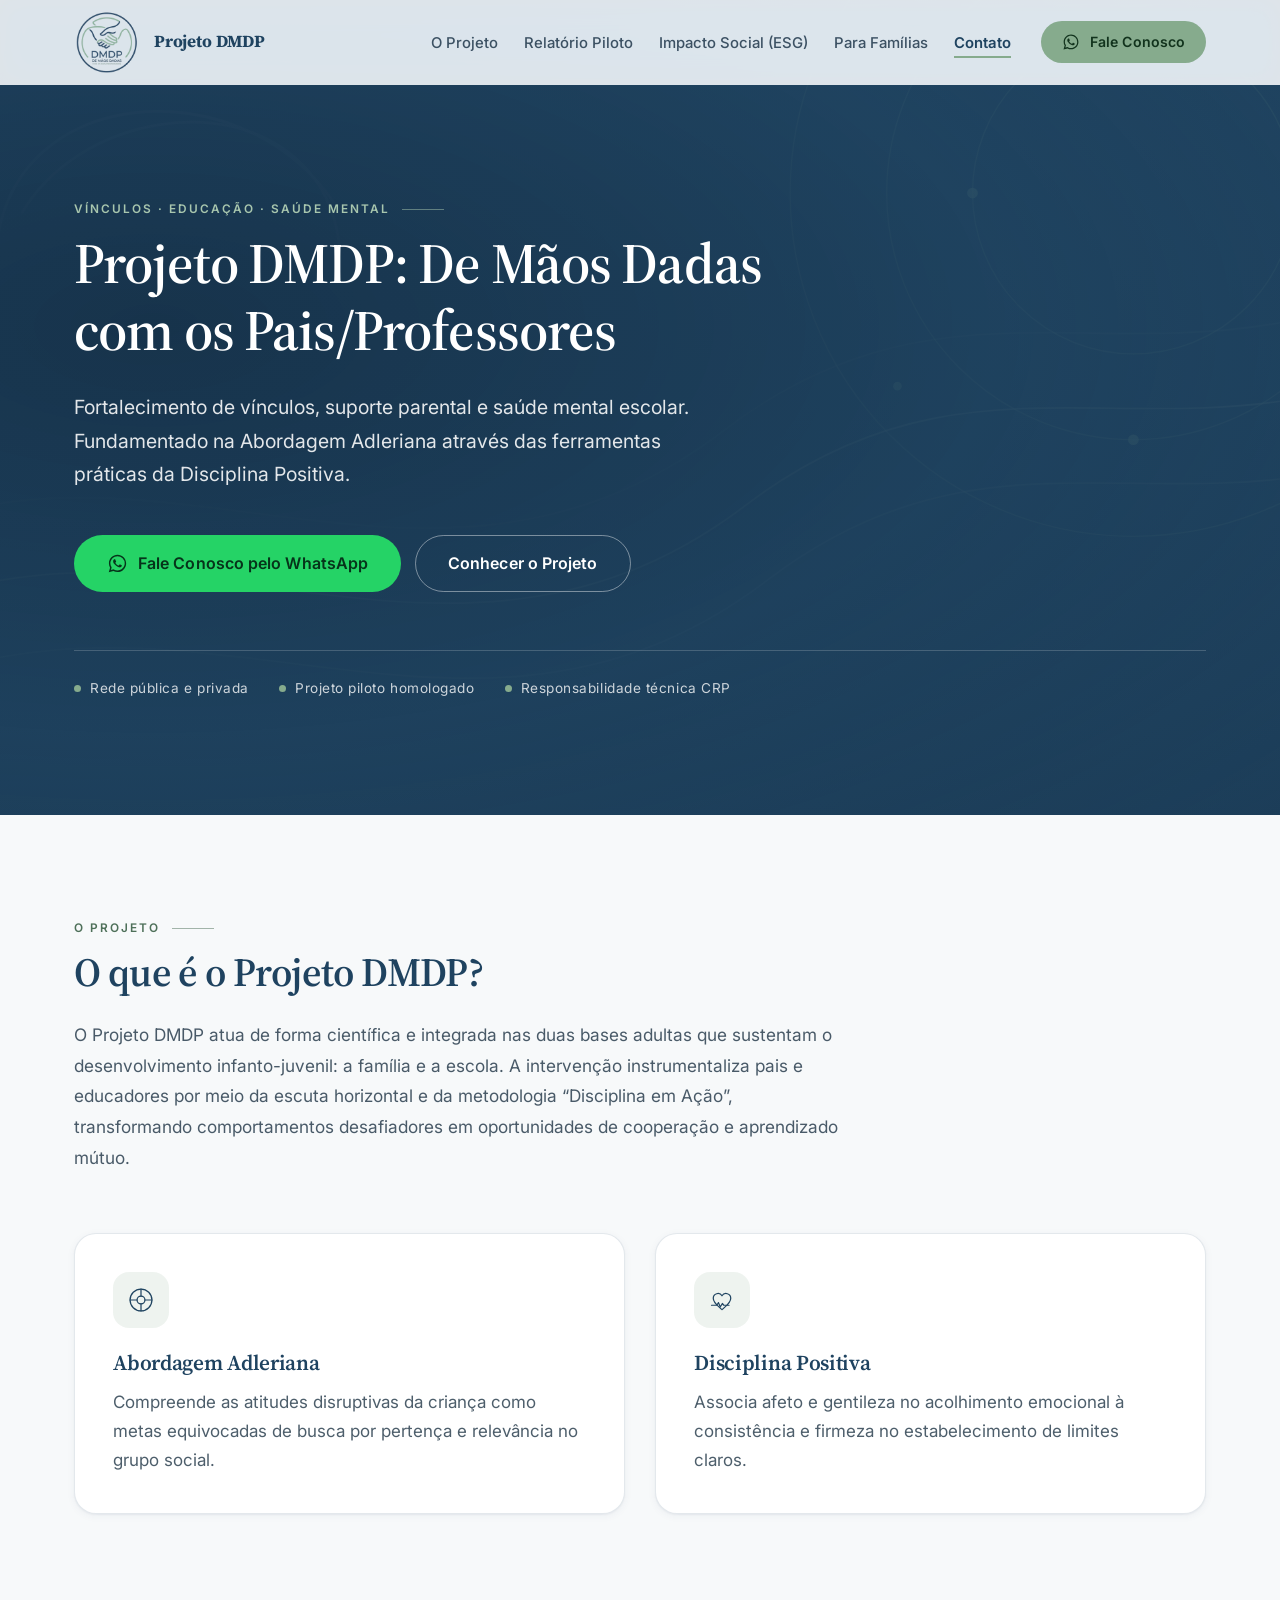
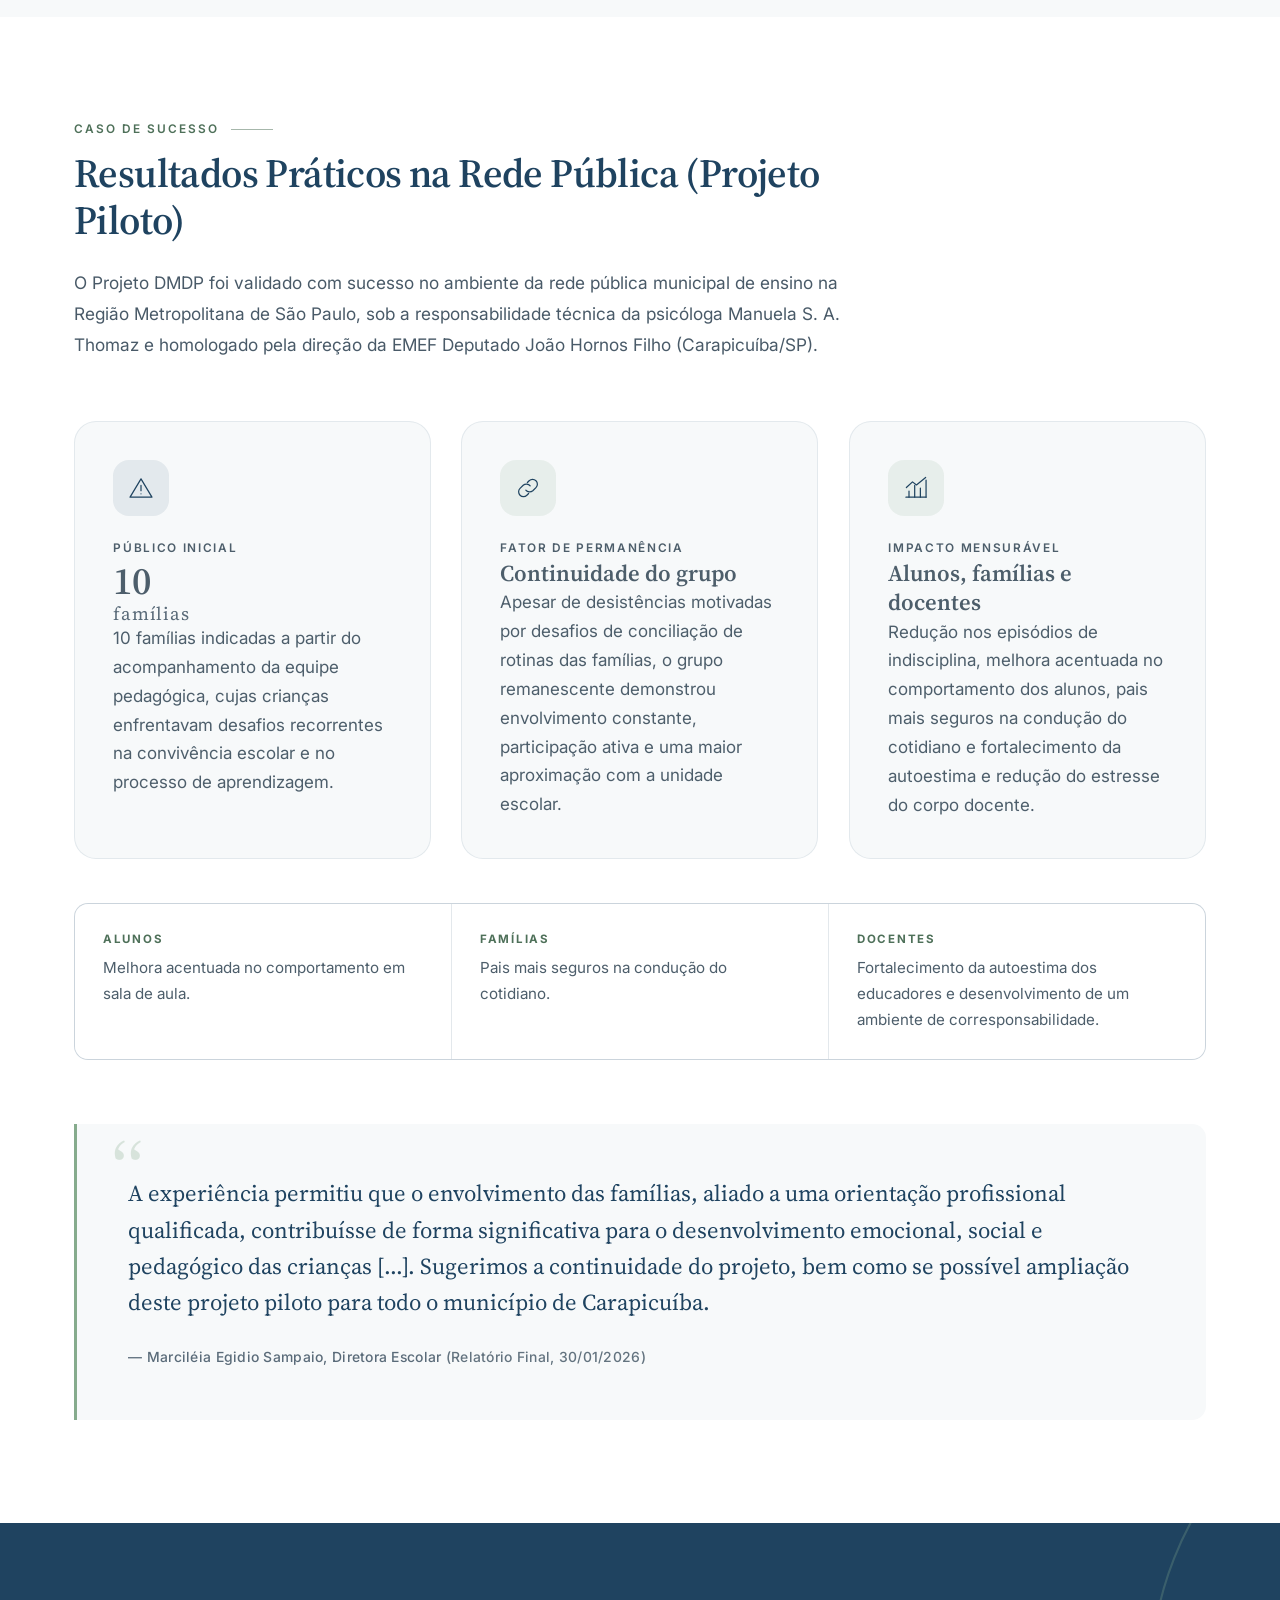
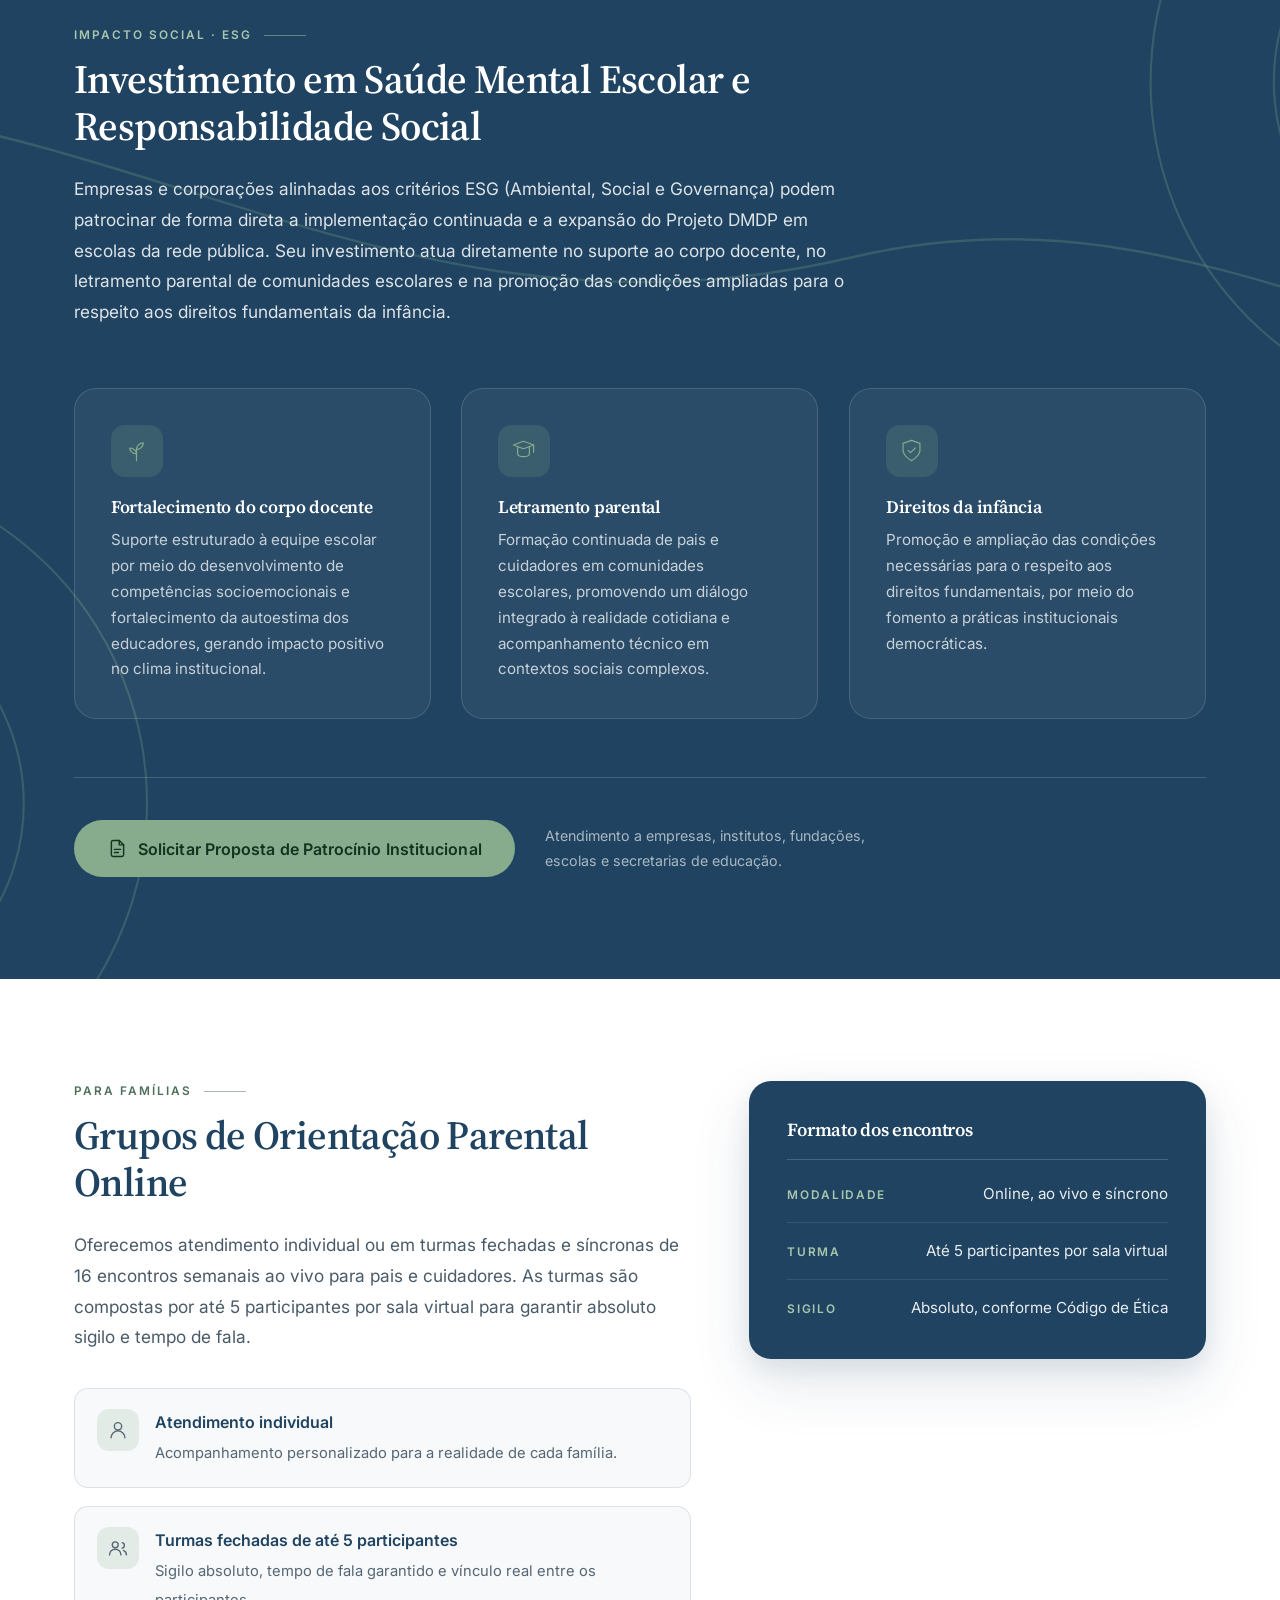
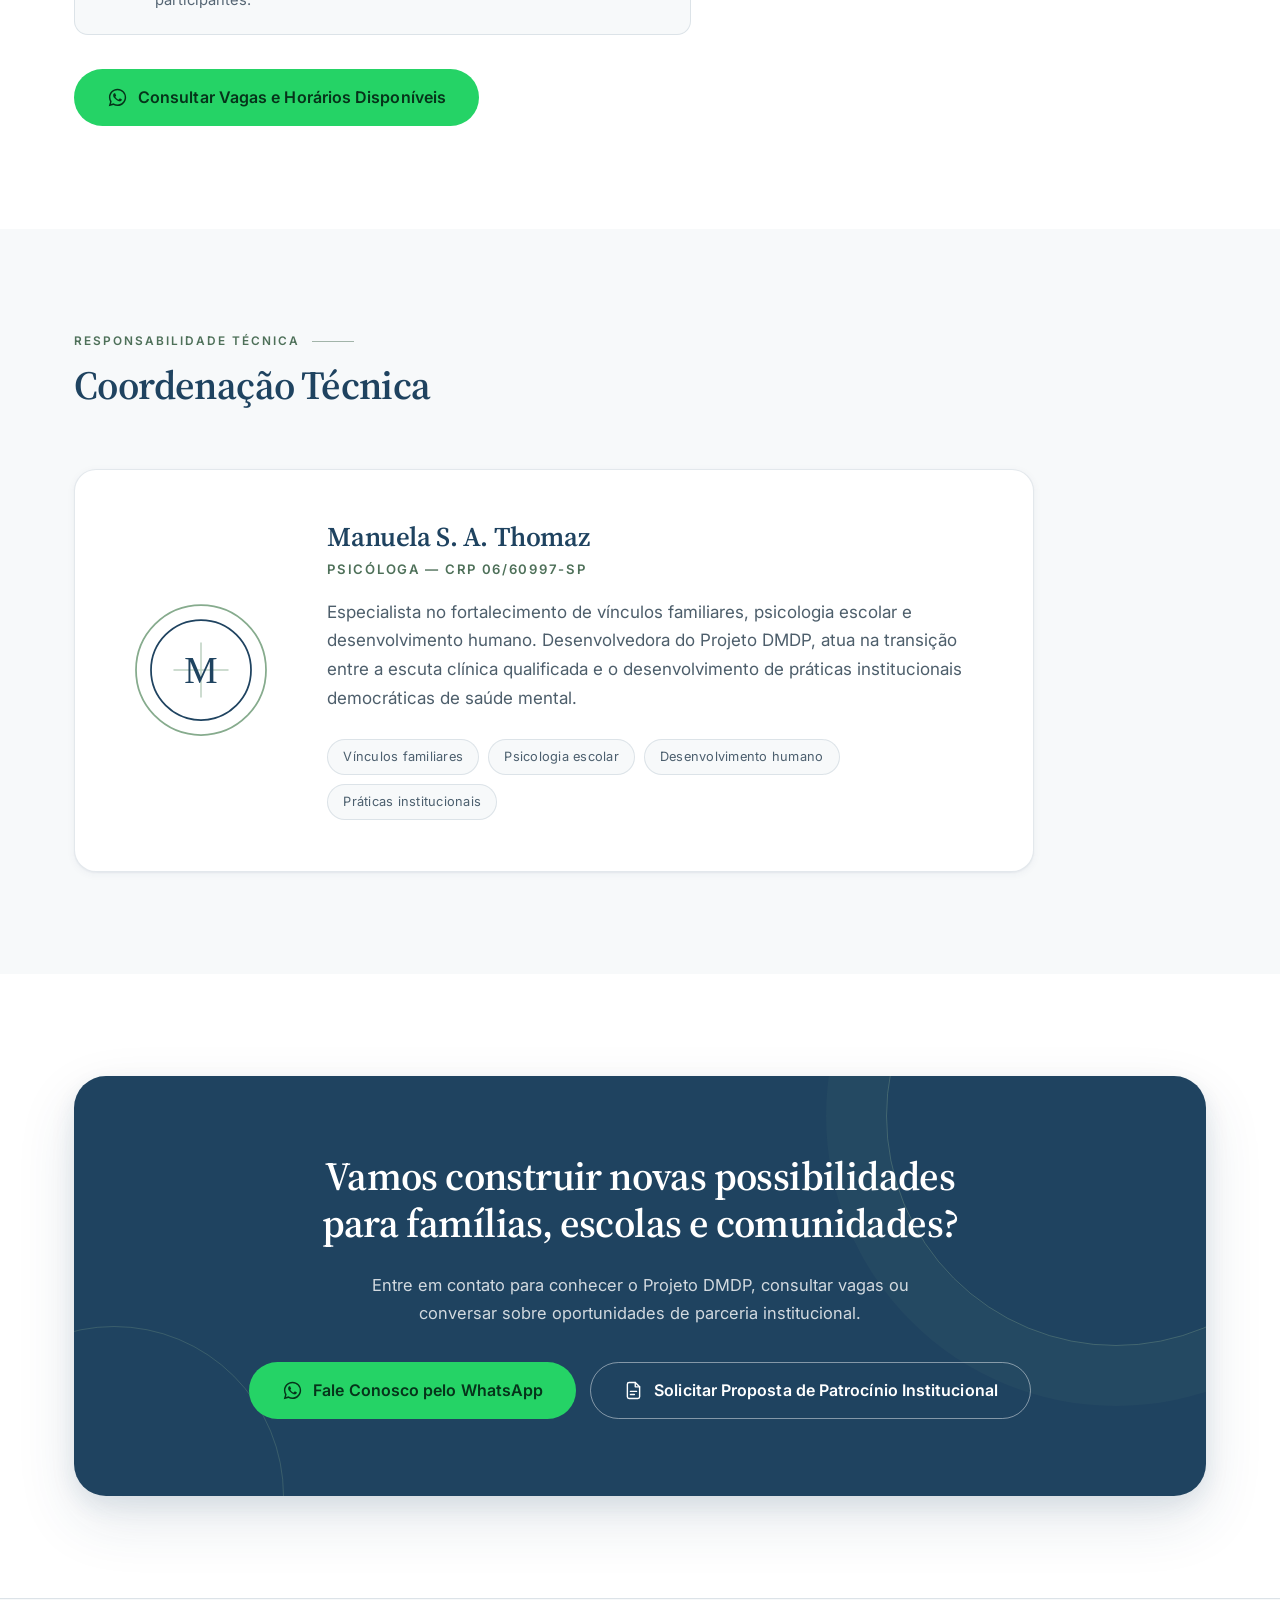
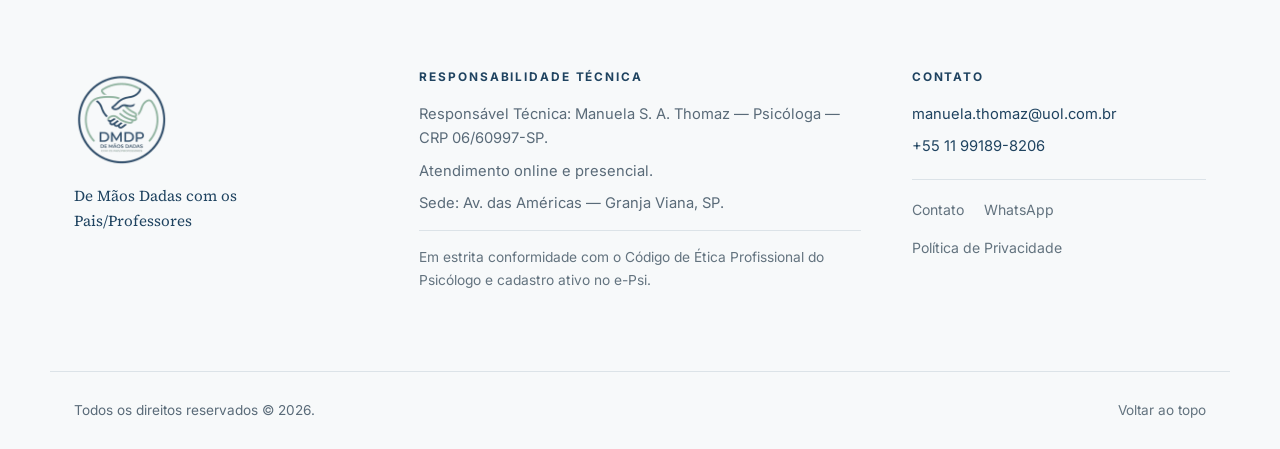
==== commit cd180764: "Uniformiza as mensagens de contato e remove a linha Duração - Os botões genéricos de contato (menu, " ====
--- a/index.html
+++ b/index.html
@@ -81,7 +81,7 @@
         <li><a href="#familias">Para Famílias</a></li>
         <li><a href="#contato">Contato</a></li>
       </ul>
-      <a class="btn btn-nav" href="https://wa.me/5511991898206?text=Ol%C3%A1%21%20Gostaria%20de%20receber%20mais%20informa%C3%A7%C3%B5es%20sobre%20as%20vagas%20e%20hor%C3%A1rios%20dispon%C3%ADveis%20para%20os%20grupos%20de%20orienta%C3%A7%C3%A3o%20parental%20do%20Projeto%20DMDP." target="_blank" rel="noopener">
+      <a class="btn btn-nav" href="https://wa.me/5511991898206?text=Ol%C3%A1%21%20Gostaria%20de%20receber%20mais%20informa%C3%A7%C3%B5es%20sobre%20o%20Projeto%20DMDP." target="_blank" rel="noopener">
         <svg class="ico" viewBox="0 0 24 24" aria-hidden="true" focusable="false"><path fill="currentColor" d="M12.04 2C6.6 2 2.2 6.4 2.2 11.84c0 1.74.46 3.44 1.32 4.94L2 22l5.36-1.4a9.8 9.8 0 0 0 4.68 1.2h.01c5.43 0 9.84-4.4 9.84-9.84C21.89 6.4 17.48 2 12.04 2Zm0 17.98h-.01a8.2 8.2 0 0 1-4.16-1.14l-.3-.18-3.1.81.83-3.02-.2-.31a8.14 8.14 0 0 1-1.25-4.3c0-4.51 3.68-8.18 8.2-8.18a8.18 8.18 0 0 1 8.18 8.19c0 4.51-3.67 8.13-8.19 8.13Zm4.49-6.09c-.25-.13-1.46-.72-1.68-.8-.23-.08-.39-.13-.56.12-.16.25-.64.8-.78.97-.14.16-.29.19-.53.06-.25-.12-1.04-.38-1.98-1.22-.73-.65-1.23-1.46-1.37-1.7-.14-.25-.02-.38.11-.5.11-.11.25-.29.37-.44.13-.15.17-.25.25-.42.08-.16.04-.31-.02-.44-.06-.12-.56-1.35-.77-1.84-.2-.48-.4-.42-.56-.43h-.47c-.16 0-.43.06-.65.31-.23.25-.85.83-.85 2.03s.87 2.35.99 2.51c.12.17 1.72 2.62 4.16 3.68.58.25 1.03.4 1.39.51.58.19 1.11.16 1.53.1.47-.07 1.46-.6 1.66-1.18.21-.58.21-1.07.14-1.18-.06-.11-.22-.17-.47-.29Z"/></svg>
         Fale Conosco
       </a>
@@ -133,7 +133,7 @@
         Adleriana através das ferramentas práticas da Disciplina Positiva.
       </p>
       <div class="hero-actions">
-        <a class="btn btn-whats btn-lg" href="https://wa.me/5511991898206?text=Ol%C3%A1%21%20Gostaria%20de%20receber%20mais%20informa%C3%A7%C3%B5es%20sobre%20as%20vagas%20e%20hor%C3%A1rios%20dispon%C3%ADveis%20para%20os%20grupos%20de%20orienta%C3%A7%C3%A3o%20parental%20do%20Projeto%20DMDP." target="_blank" rel="noopener">
+        <a class="btn btn-whats btn-lg" href="https://wa.me/5511991898206?text=Ol%C3%A1%21%20Gostaria%20de%20receber%20mais%20informa%C3%A7%C3%B5es%20sobre%20o%20Projeto%20DMDP." target="_blank" rel="noopener">
           <svg class="ico" viewBox="0 0 24 24" aria-hidden="true" focusable="false"><path fill="currentColor" d="M12.04 2C6.6 2 2.2 6.4 2.2 11.84c0 1.74.46 3.44 1.32 4.94L2 22l5.36-1.4a9.8 9.8 0 0 0 4.68 1.2h.01c5.43 0 9.84-4.4 9.84-9.84C21.89 6.4 17.48 2 12.04 2Zm0 17.98h-.01a8.2 8.2 0 0 1-4.16-1.14l-.3-.18-3.1.81.83-3.02-.2-.31a8.14 8.14 0 0 1-1.25-4.3c0-4.51 3.68-8.18 8.2-8.18a8.18 8.18 0 0 1 8.18 8.19c0 4.51-3.67 8.13-8.19 8.13Zm4.49-6.09c-.25-.13-1.46-.72-1.68-.8-.23-.08-.39-.13-.56.12-.16.25-.64.8-.78.97-.14.16-.29.19-.53.06-.25-.12-1.04-.38-1.98-1.22-.73-.65-1.23-1.46-1.37-1.7-.14-.25-.02-.38.11-.5.11-.11.25-.29.37-.44.13-.15.17-.25.25-.42.08-.16.04-.31-.02-.44-.06-.12-.56-1.35-.77-1.84-.2-.48-.4-.42-.56-.43h-.47c-.16 0-.43.06-.65.31-.23.25-.85.83-.85 2.03s.87 2.35.99 2.51c.12.17 1.72 2.62 4.16 3.68.58.25 1.03.4 1.39.51.58.19 1.11.16 1.53.1.47-.07 1.46-.6 1.66-1.18.21-.58.21-1.07.14-1.18-.06-.11-.22-.17-.47-.29Z"/></svg>
           Fale Conosco pelo WhatsApp
         </a>
@@ -404,7 +404,6 @@
         <aside class="familias-quadro reveal" aria-label="Formato dos encontros">
           <h3>Formato dos encontros</h3>
           <dl class="quadro-lista">
-            <div><dt>Duração</dt><dd>16 encontros semanais</dd></div>
             <div><dt>Modalidade</dt><dd>Online, ao vivo e síncrono</dd></div>
             <div><dt>Turma</dt><dd>Até 5 participantes por sala virtual</dd></div>
             <div><dt>Sigilo</dt><dd>Absoluto, conforme Código de Ética</dd></div>
@@ -460,7 +459,7 @@
           parceria institucional.
         </p>
         <div class="cta-actions">
-          <a class="btn btn-whats btn-lg" href="https://wa.me/5511991898206?text=Ol%C3%A1%21%20Gostaria%20de%20receber%20mais%20informa%C3%A7%C3%B5es%20sobre%20as%20vagas%20e%20hor%C3%A1rios%20dispon%C3%ADveis%20para%20os%20grupos%20de%20orienta%C3%A7%C3%A3o%20parental%20do%20Projeto%20DMDP." target="_blank" rel="noopener">
+          <a class="btn btn-whats btn-lg" href="https://wa.me/5511991898206?text=Ol%C3%A1%21%20Gostaria%20de%20receber%20mais%20informa%C3%A7%C3%B5es%20sobre%20o%20Projeto%20DMDP." target="_blank" rel="noopener">
             <svg class="ico" viewBox="0 0 24 24" aria-hidden="true" focusable="false"><path fill="currentColor" d="M12.04 2C6.6 2 2.2 6.4 2.2 11.84c0 1.74.46 3.44 1.32 4.94L2 22l5.36-1.4a9.8 9.8 0 0 0 4.68 1.2h.01c5.43 0 9.84-4.4 9.84-9.84C21.89 6.4 17.48 2 12.04 2Zm0 17.98h-.01a8.2 8.2 0 0 1-4.16-1.14l-.3-.18-3.1.81.83-3.02-.2-.31a8.14 8.14 0 0 1-1.25-4.3c0-4.51 3.68-8.18 8.2-8.18a8.18 8.18 0 0 1 8.18 8.19c0 4.51-3.67 8.13-8.19 8.13Zm4.49-6.09c-.25-.13-1.46-.72-1.68-.8-.23-.08-.39-.13-.56.12-.16.25-.64.8-.78.97-.14.16-.29.19-.53.06-.25-.12-1.04-.38-1.98-1.22-.73-.65-1.23-1.46-1.37-1.7-.14-.25-.02-.38.11-.5.11-.11.25-.29.37-.44.13-.15.17-.25.25-.42.08-.16.04-.31-.02-.44-.06-.12-.56-1.35-.77-1.84-.2-.48-.4-.42-.56-.43h-.47c-.16 0-.43.06-.65.31-.23.25-.85.83-.85 2.03s.87 2.35.99 2.51c.12.17 1.72 2.62 4.16 3.68.58.25 1.03.4 1.39.51.58.19 1.11.16 1.53.1.47-.07 1.46-.6 1.66-1.18.21-.58.21-1.07.14-1.18-.06-.11-.22-.17-.47-.29Z"/></svg>
             Fale Conosco pelo WhatsApp
           </a>
@@ -502,7 +501,7 @@
       <p><a href="tel:+5511991898206">+55 11 99189-8206</a></p>
       <ul class="footer-links">
         <li><a href="#contato">Contato</a></li>
-        <li><a href="https://wa.me/5511991898206?text=Ol%C3%A1%21%20Gostaria%20de%20receber%20mais%20informa%C3%A7%C3%B5es%20sobre%20as%20vagas%20e%20hor%C3%A1rios%20dispon%C3%ADveis%20para%20os%20grupos%20de%20orienta%C3%A7%C3%A3o%20parental%20do%20Projeto%20DMDP." target="_blank" rel="noopener">WhatsApp</a></li>
+        <li><a href="https://wa.me/5511991898206?text=Ol%C3%A1%21%20Gostaria%20de%20receber%20mais%20informa%C3%A7%C3%B5es%20sobre%20o%20Projeto%20DMDP." target="_blank" rel="noopener">WhatsApp</a></li>
         <li><a href="politica-de-privacidade.html">Política de Privacidade</a></li>
       </ul>
     </div>
@@ -518,7 +517,7 @@
 
 <!-- Botão flutuante do WhatsApp -->
 <a class="whats-float" id="whatsFloat"
-   href="https://wa.me/5511991898206?text=Ol%C3%A1%21%20Gostaria%20de%20receber%20mais%20informa%C3%A7%C3%B5es%20sobre%20as%20vagas%20e%20hor%C3%A1rios%20dispon%C3%ADveis%20para%20os%20grupos%20de%20orienta%C3%A7%C3%A3o%20parental%20do%20Projeto%20DMDP."
+   href="https://wa.me/5511991898206?text=Ol%C3%A1%21%20Gostaria%20de%20receber%20mais%20informa%C3%A7%C3%B5es%20sobre%20o%20Projeto%20DMDP."
    target="_blank" rel="noopener" aria-label="Falar com o Projeto DMDP pelo WhatsApp">
   <svg viewBox="0 0 24 24" aria-hidden="true" focusable="false"><path fill="currentColor" d="M12.04 2C6.6 2 2.2 6.4 2.2 11.84c0 1.74.46 3.44 1.32 4.94L2 22l5.36-1.4a9.8 9.8 0 0 0 4.68 1.2h.01c5.43 0 9.84-4.4 9.84-9.84C21.89 6.4 17.48 2 12.04 2Zm0 17.98h-.01a8.2 8.2 0 0 1-4.16-1.14l-.3-.18-3.1.81.83-3.02-.2-.31a8.14 8.14 0 0 1-1.25-4.3c0-4.51 3.68-8.18 8.2-8.18a8.18 8.18 0 0 1 8.18 8.19c0 4.51-3.67 8.13-8.19 8.13Zm4.49-6.09c-.25-.13-1.46-.72-1.68-.8-.23-.08-.39-.13-.56.12-.16.25-.64.8-.78.97-.14.16-.29.19-.53.06-.25-.12-1.04-.38-1.98-1.22-.73-.65-1.23-1.46-1.37-1.7-.14-.25-.02-.38.11-.5.11-.11.25-.29.37-.44.13-.15.17-.25.25-.42.08-.16.04-.31-.02-.44-.06-.12-.56-1.35-.77-1.84-.2-.48-.4-.42-.56-.43h-.47c-.16 0-.43.06-.65.31-.23.25-.85.83-.85 2.03s.87 2.35.99 2.51c.12.17 1.72 2.62 4.16 3.68.58.25 1.03.4 1.39.51.58.19 1.11.16 1.53.1.47-.07 1.46-.6 1.66-1.18.21-.58.21-1.07.14-1.18-.06-.11-.22-.17-.47-.29Z"/></svg>
 </a>
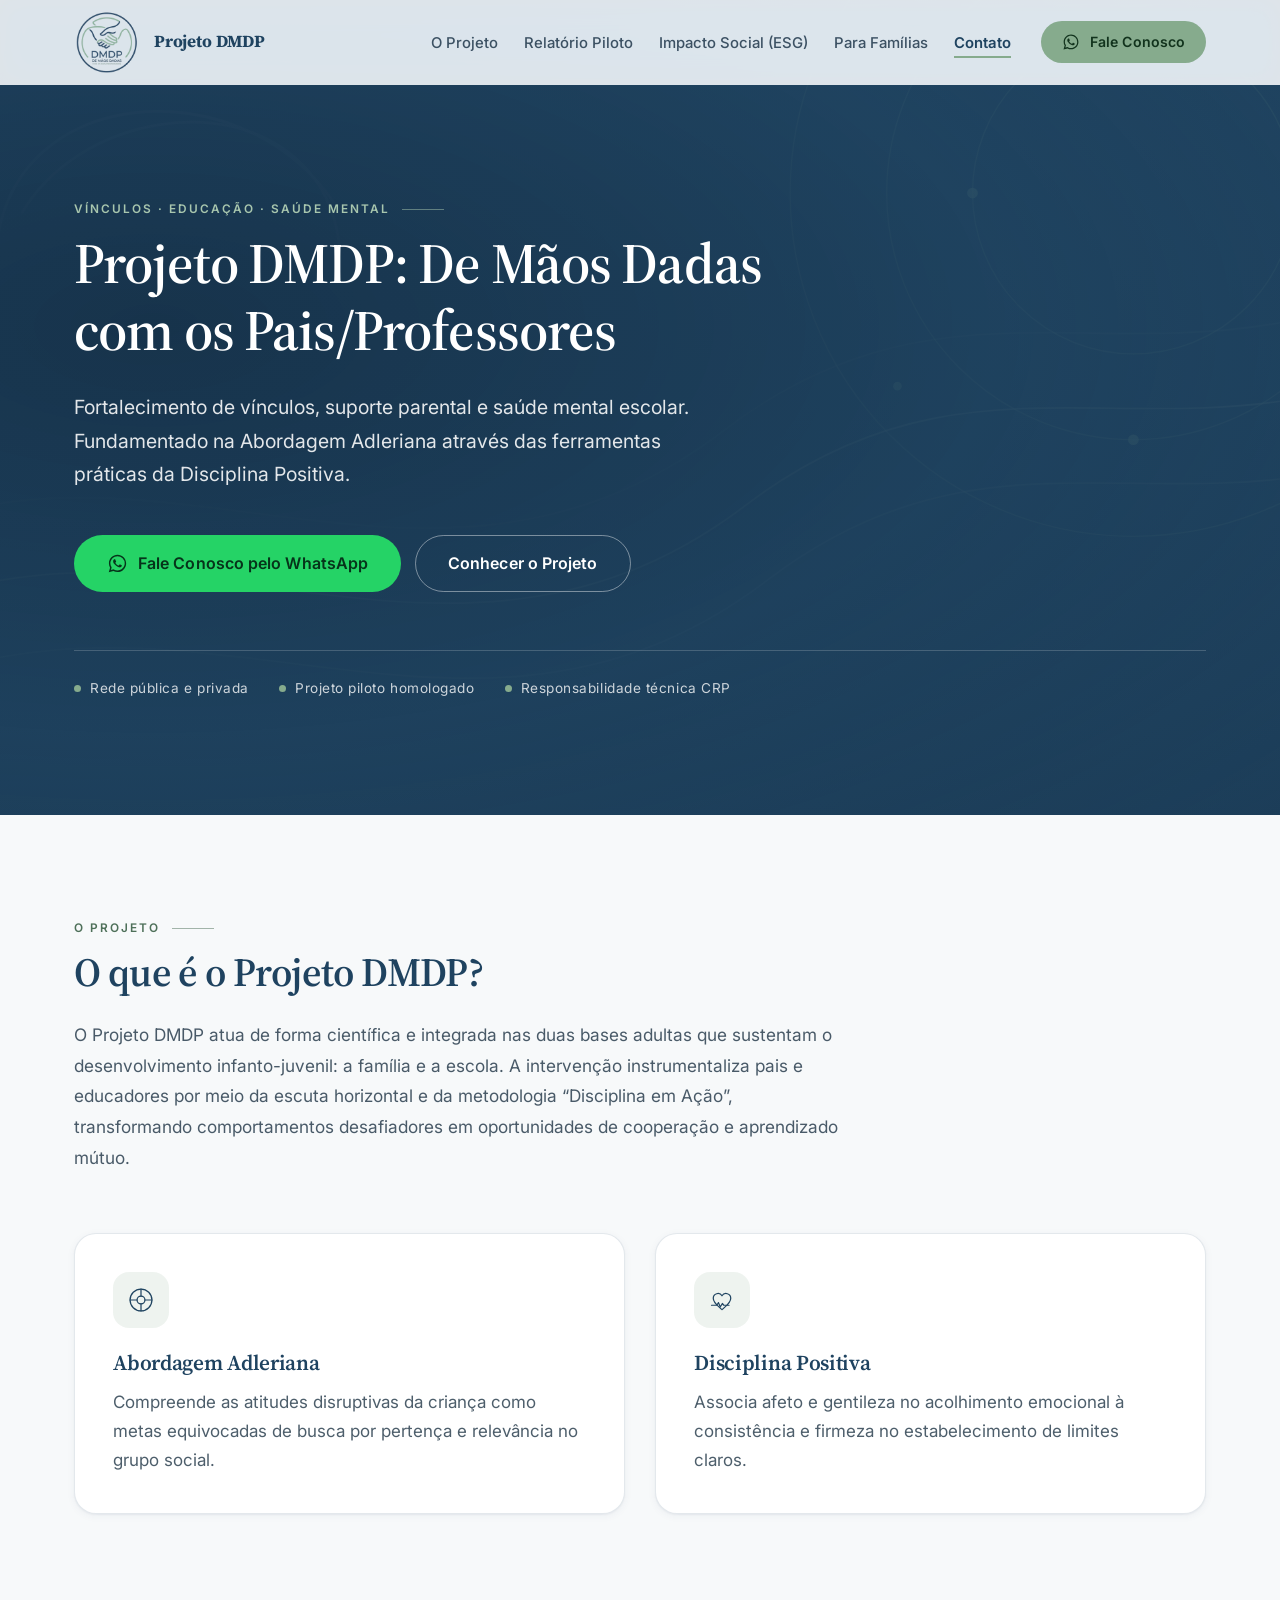
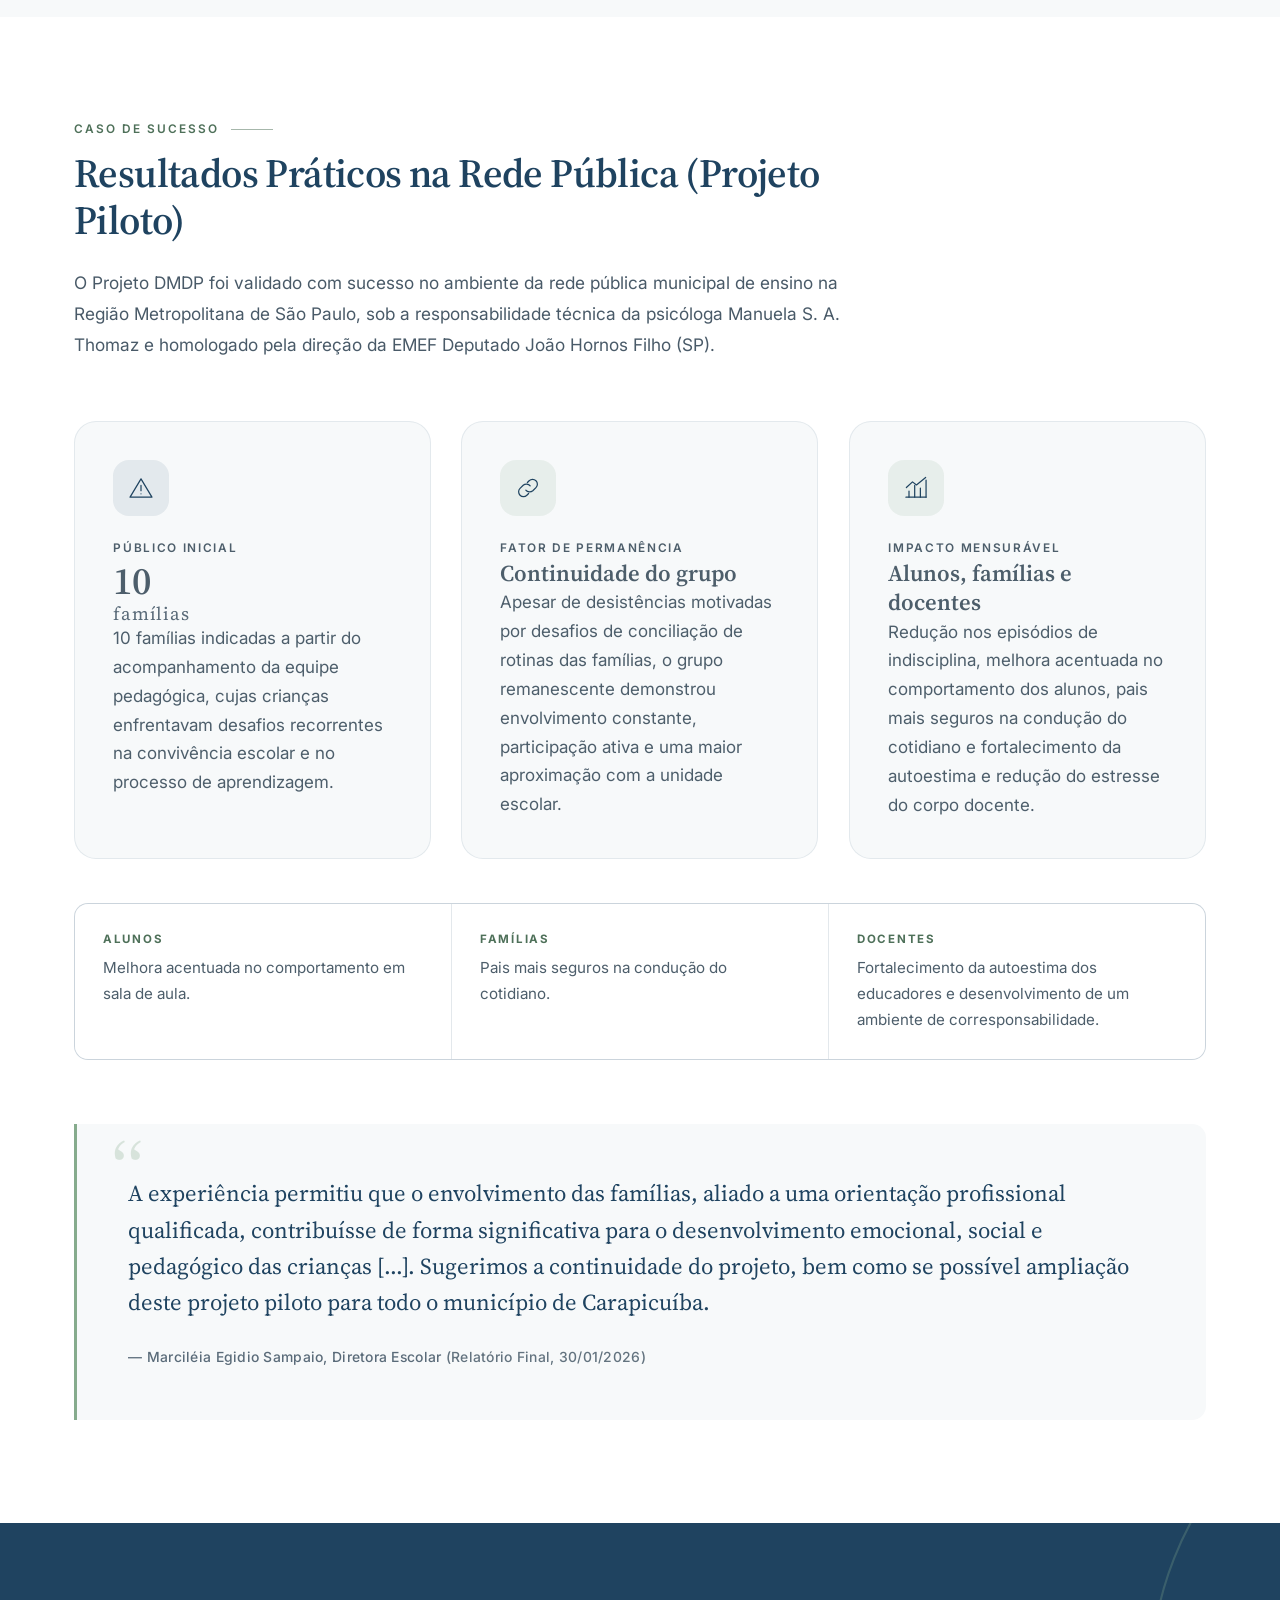
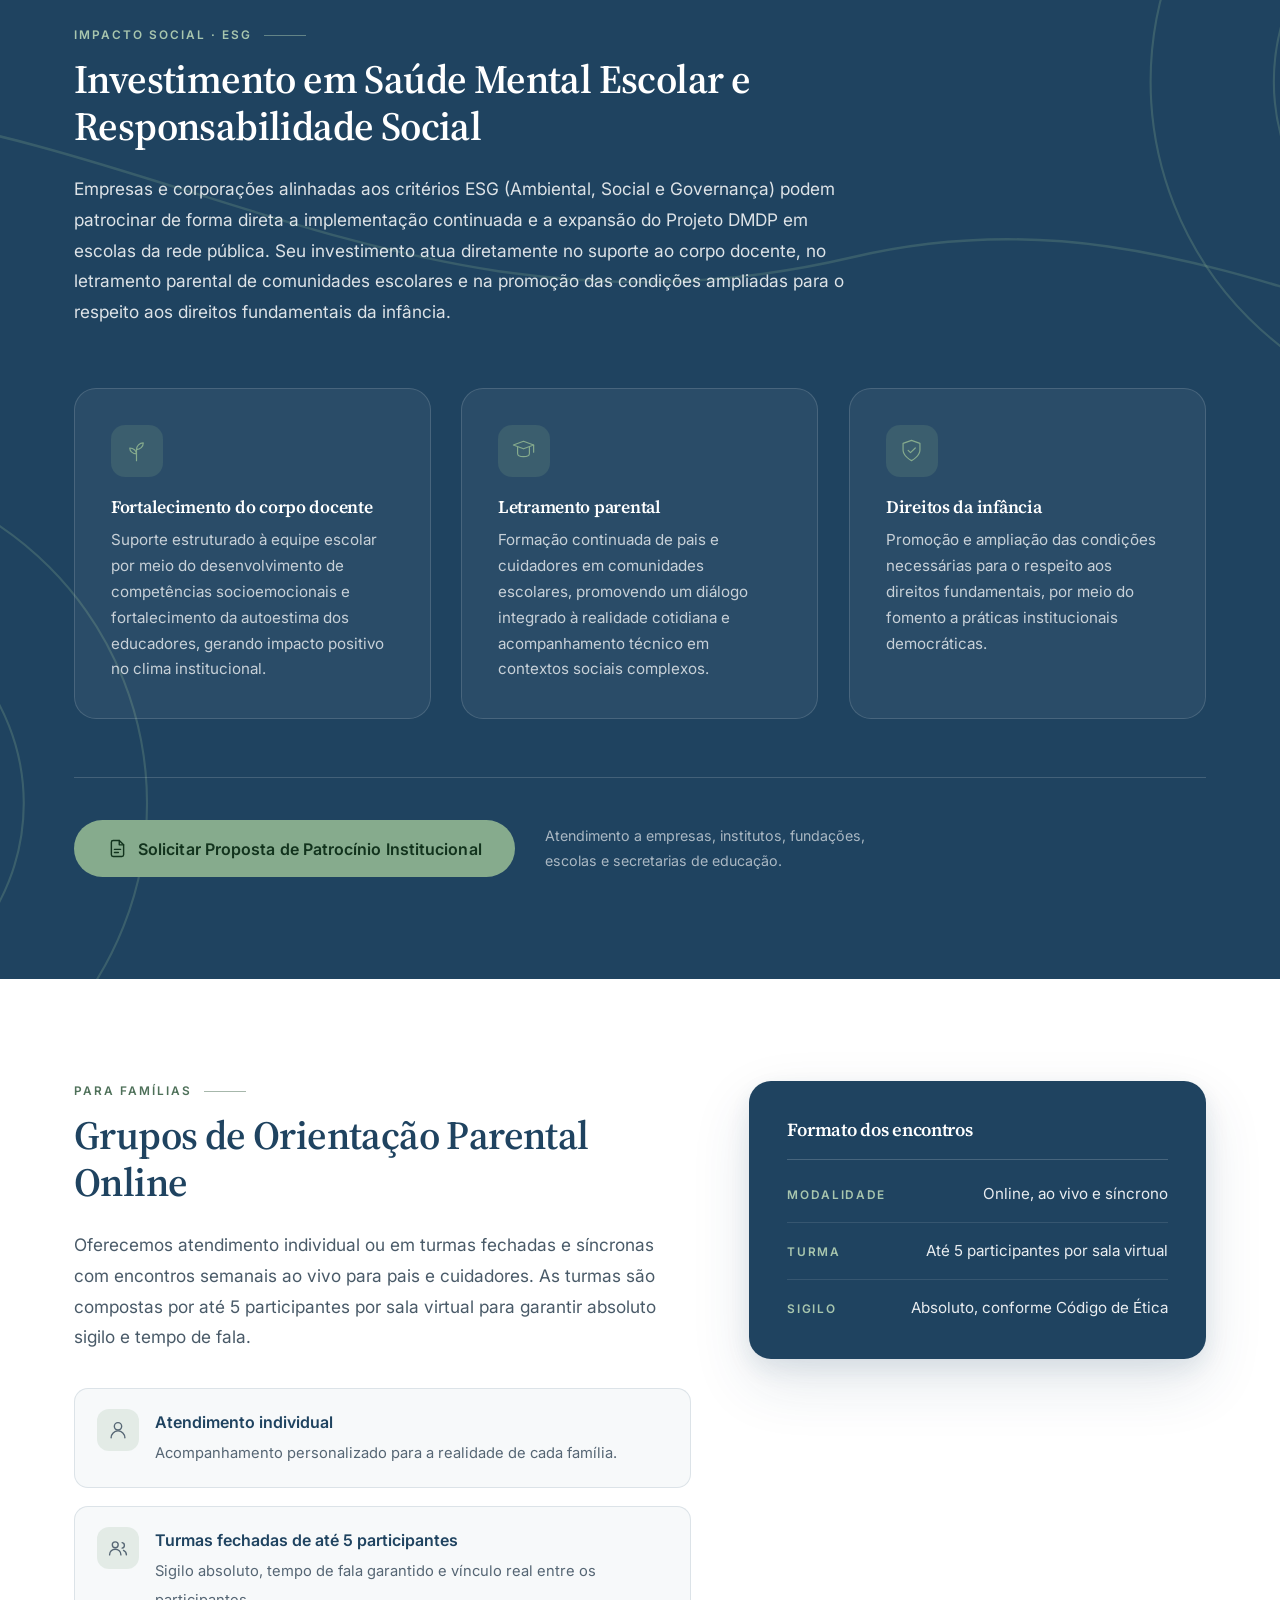
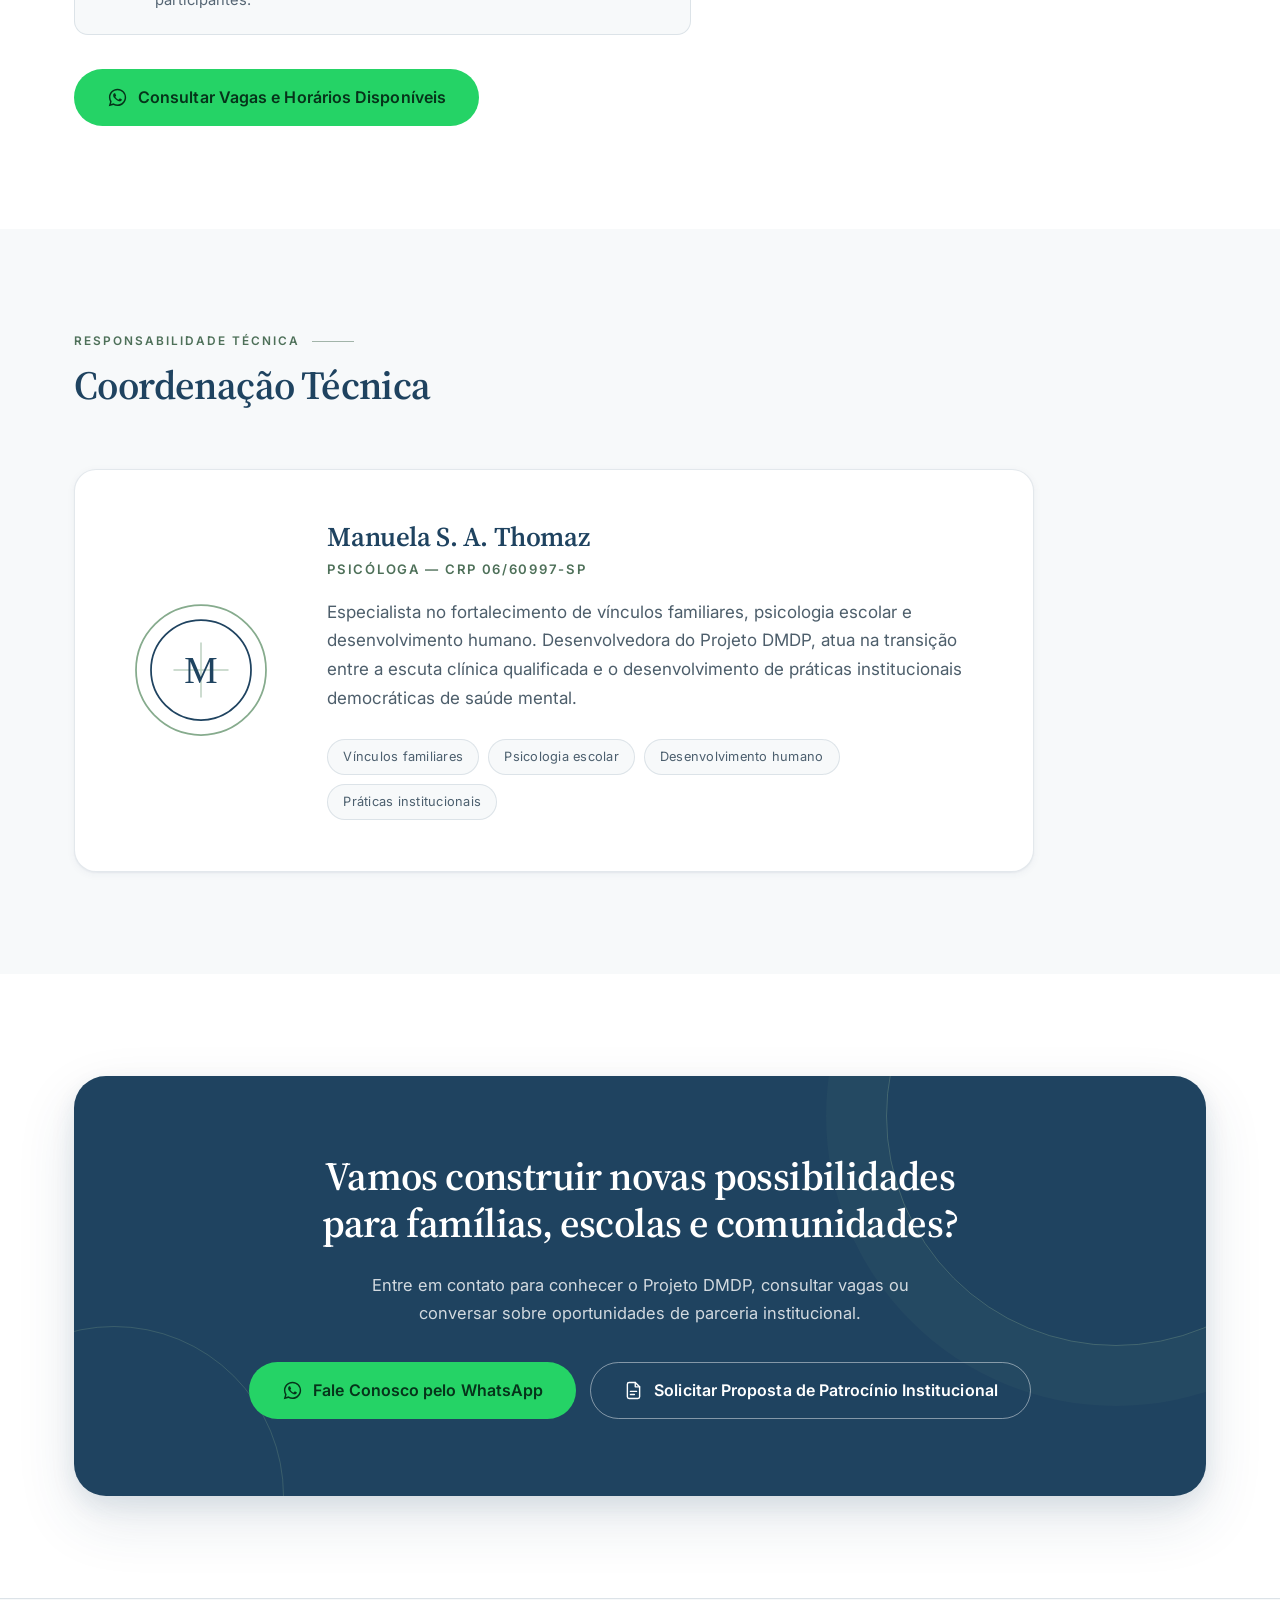
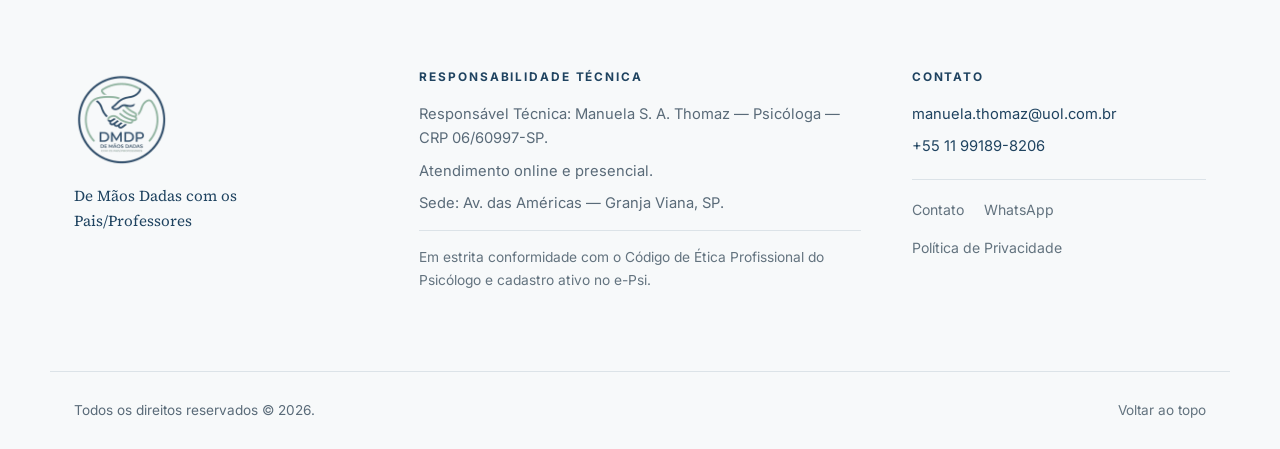
==== commit f0b673c7: "Remove o número de encontros e o município do texto de apresentação - Para Famílias: "síncronas de 1" ====
--- a/index.html
+++ b/index.html
@@ -204,7 +204,7 @@
         <p class="lead">
           O Projeto DMDP foi validado com sucesso no ambiente da rede pública municipal de ensino na Região
           Metropolitana de São Paulo, sob a responsabilidade técnica da psicóloga Manuela S. A. Thomaz e
-          homologado pela direção da EMEF Deputado João Hornos Filho (Carapicuíba/SP).
+          homologado pela direção da EMEF Deputado João Hornos Filho (SP).
         </p>
       </div>
 
@@ -364,7 +364,7 @@
           <p class="eyebrow eyebrow-dark">Para Famílias</p>
           <h2 id="familias-titulo">Grupos de Orientação Parental Online</h2>
           <p class="lead">
-            Oferecemos atendimento individual ou em turmas fechadas e síncronas de 16 encontros semanais ao
+            Oferecemos atendimento individual ou em turmas fechadas e síncronas com encontros semanais ao
             vivo para pais e cuidadores. As turmas são compostas por até 5 participantes por sala virtual
             para garantir absoluto sigilo e tempo de fala.
           </p>
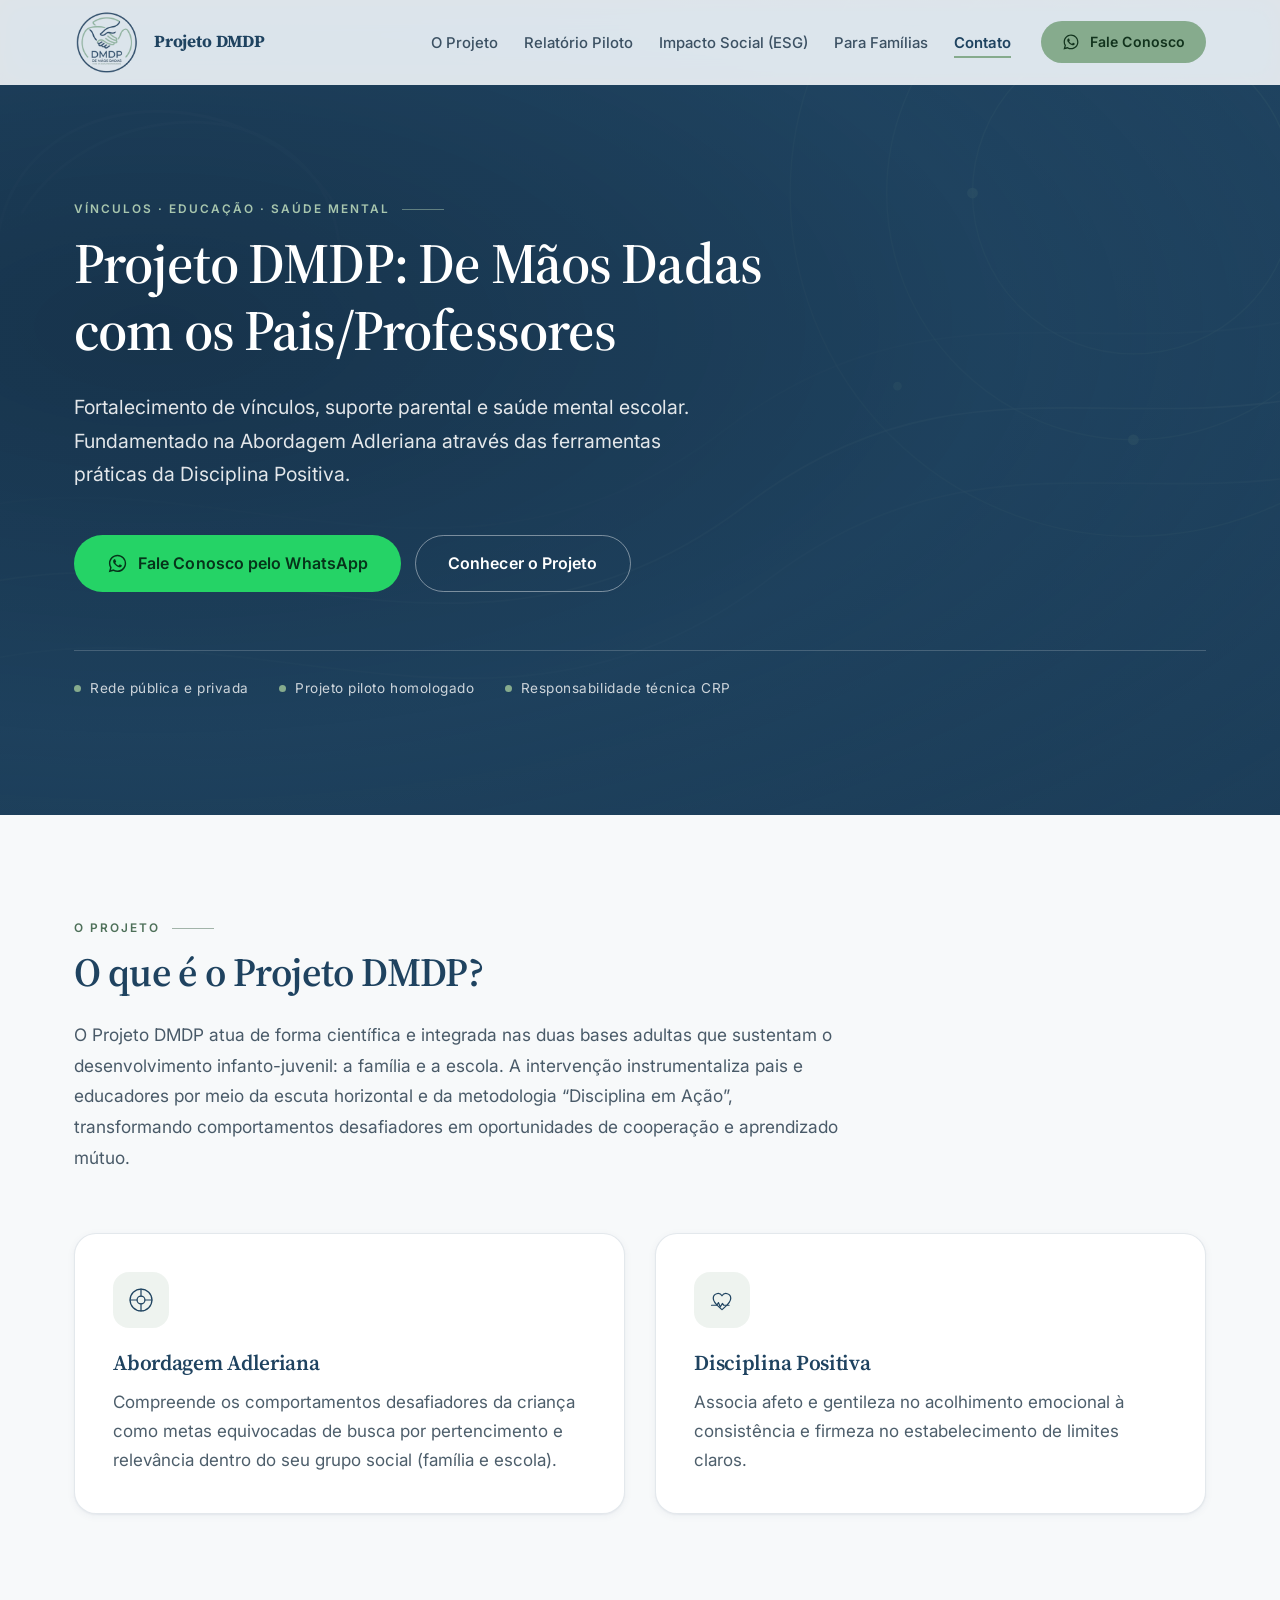
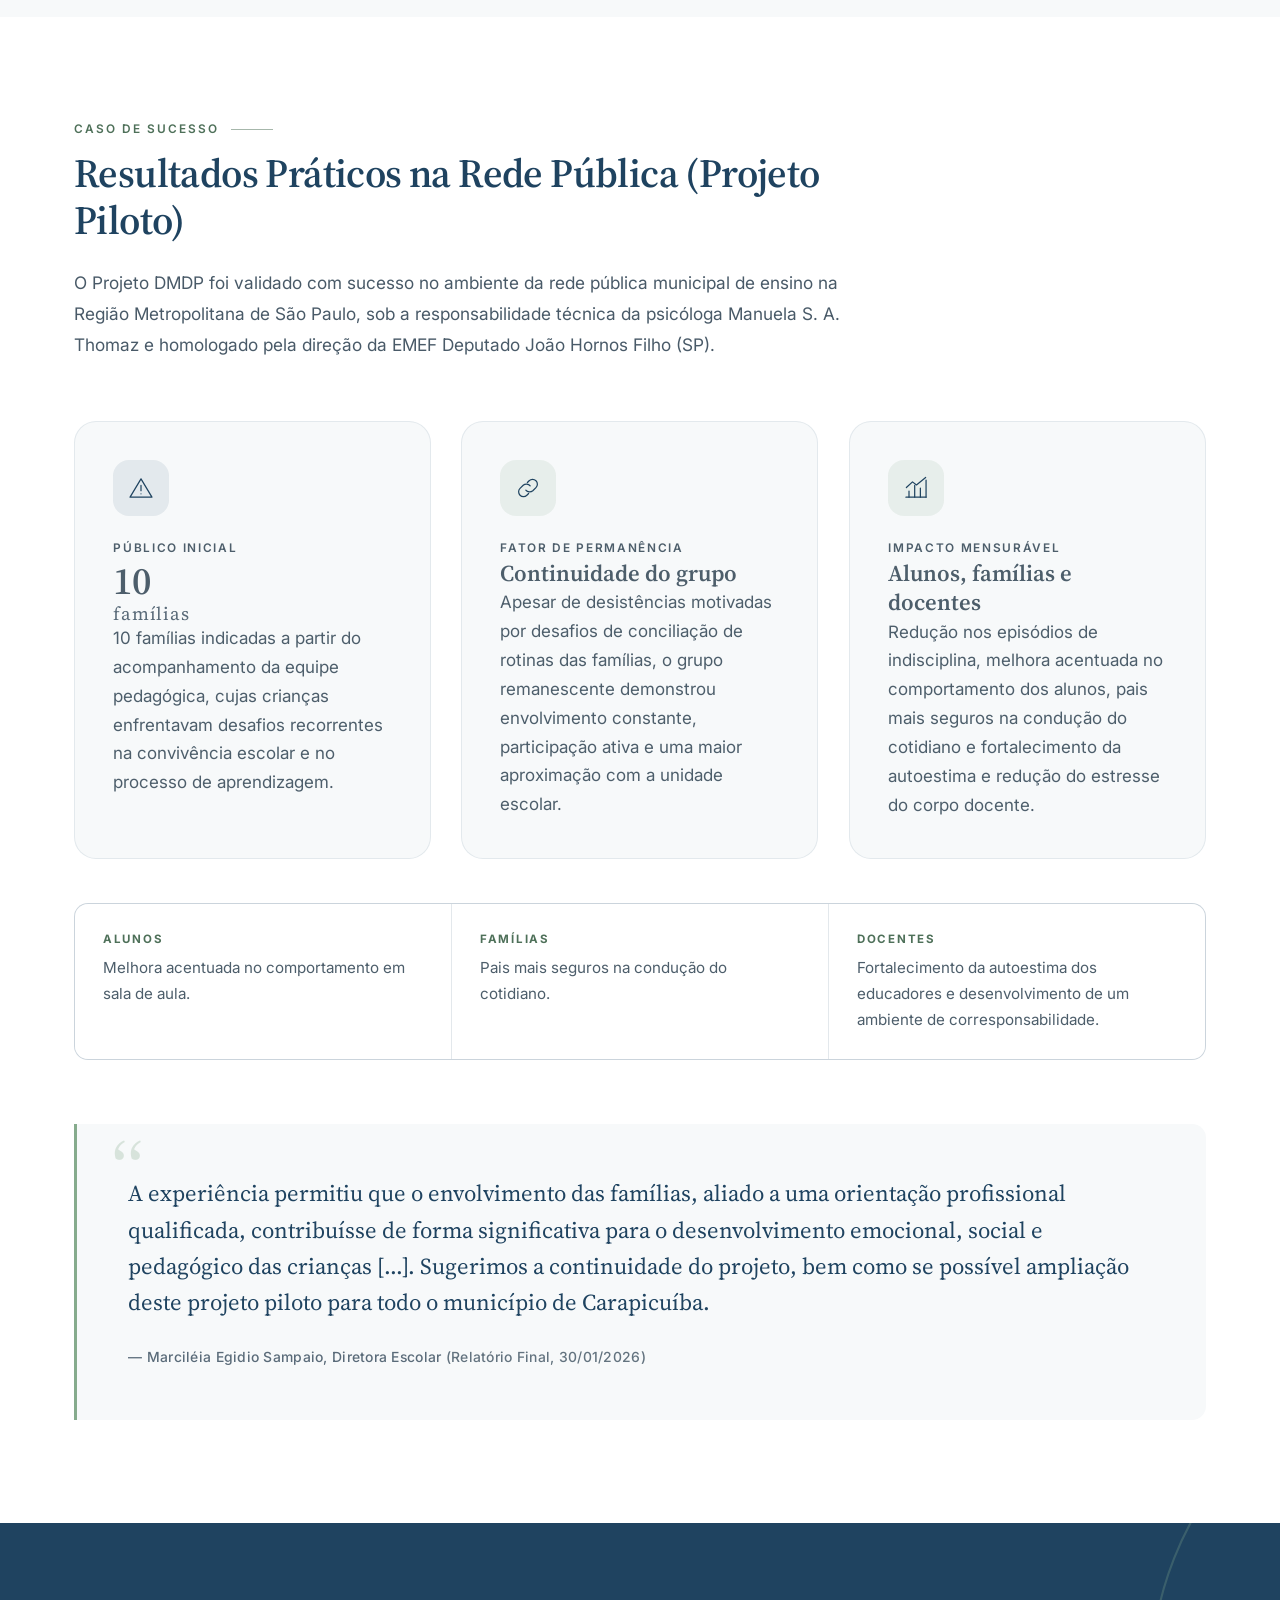
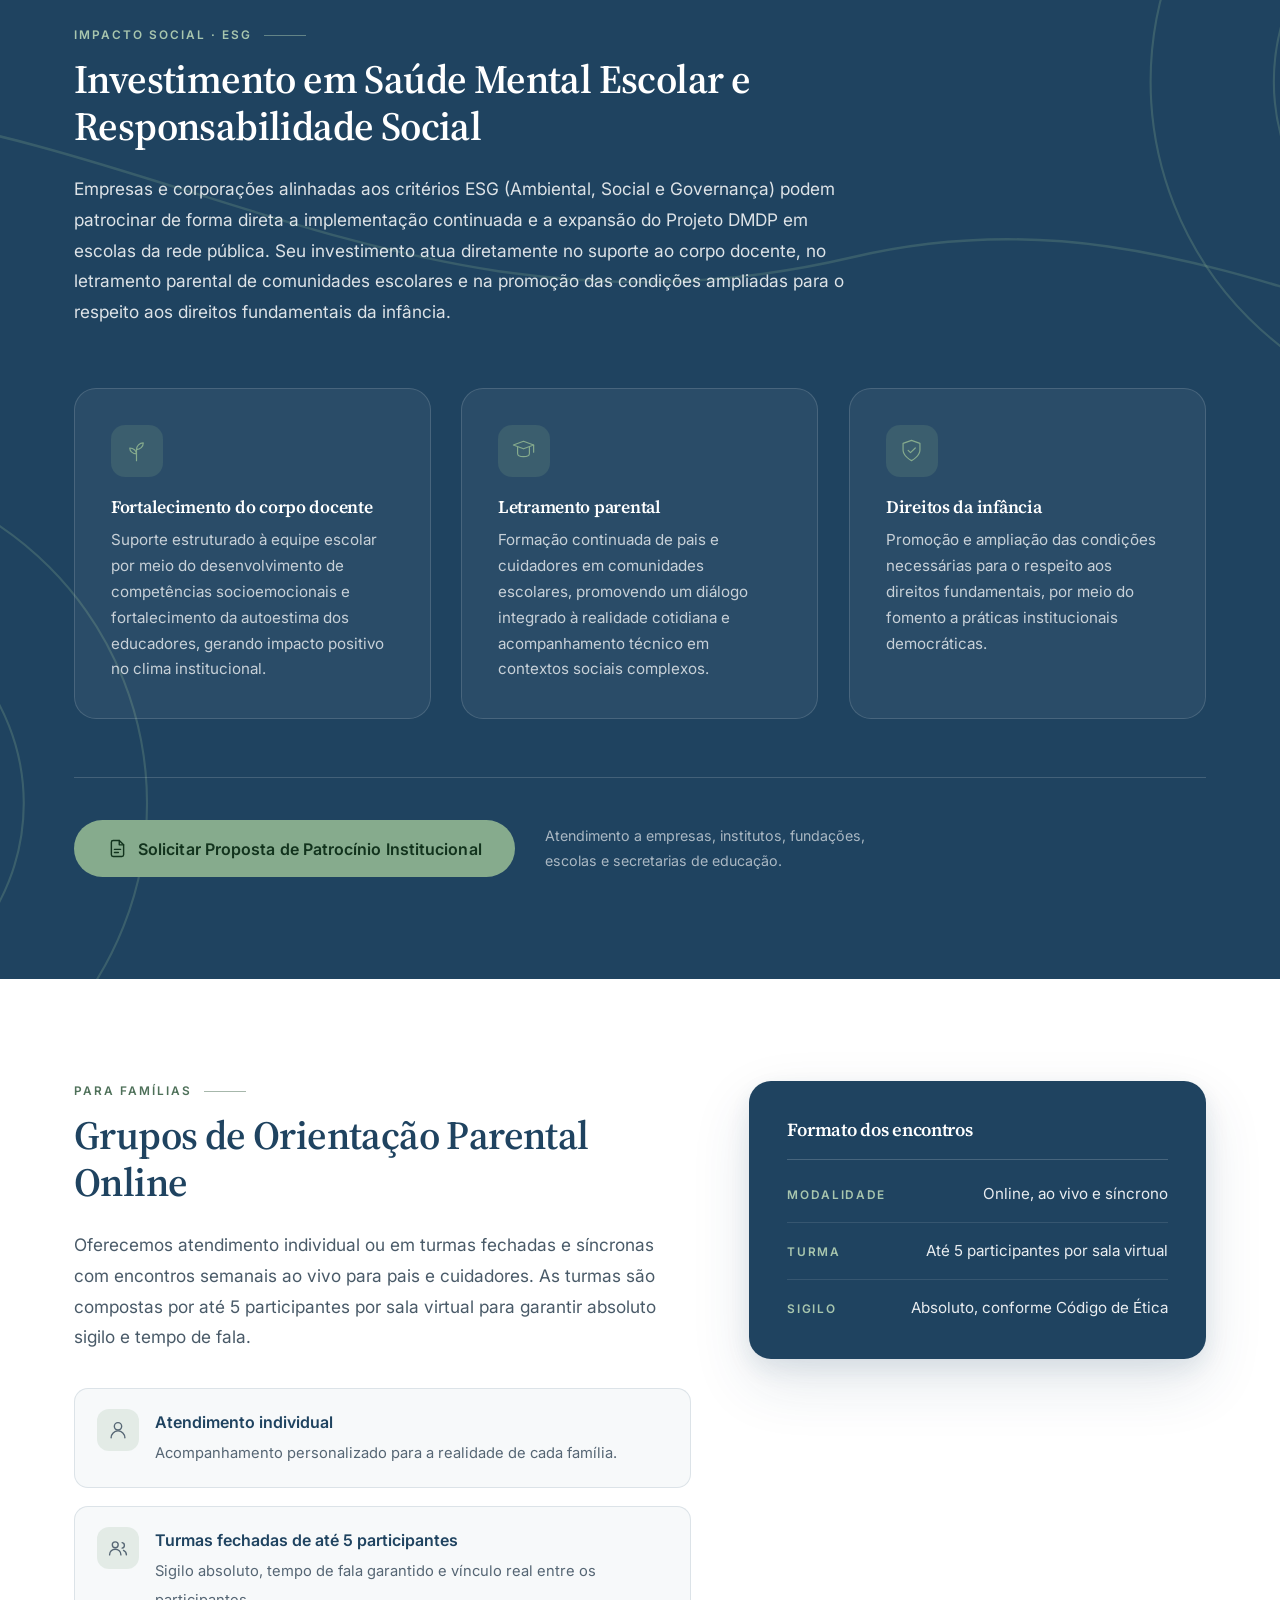
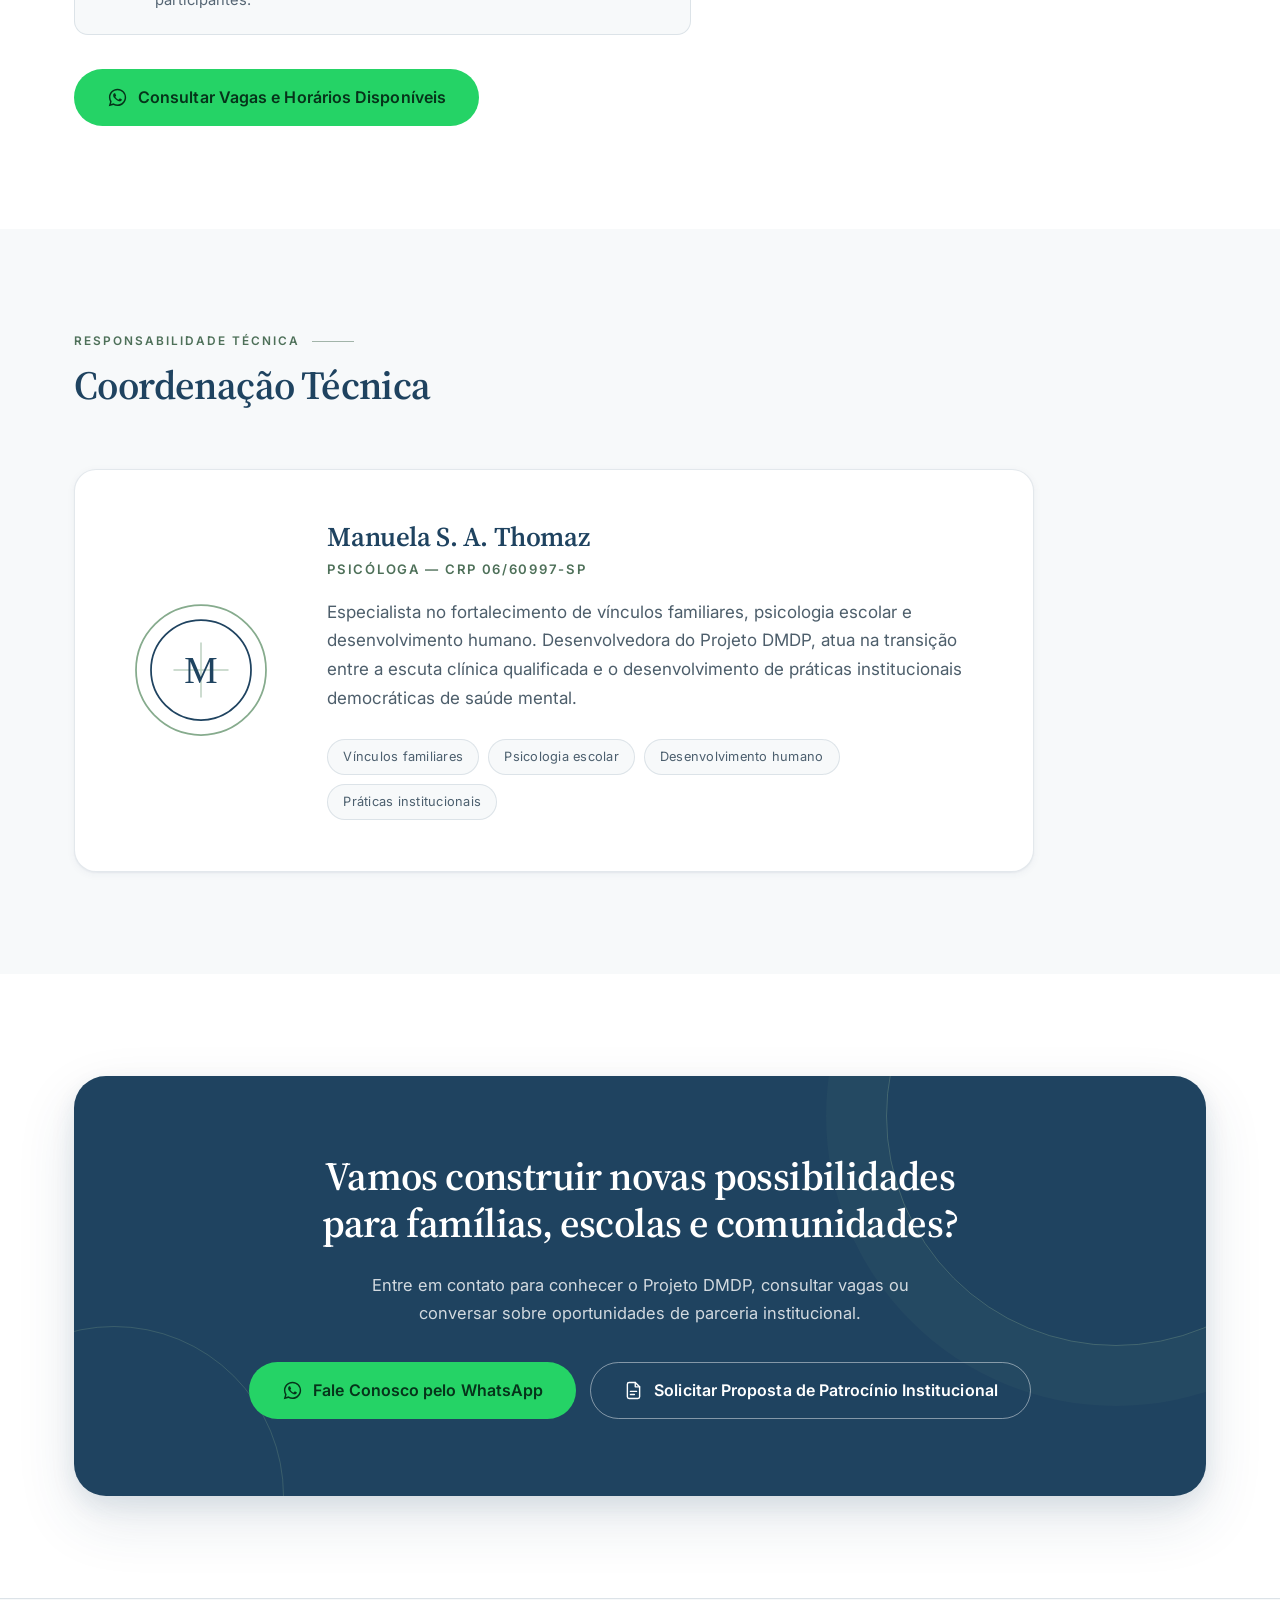
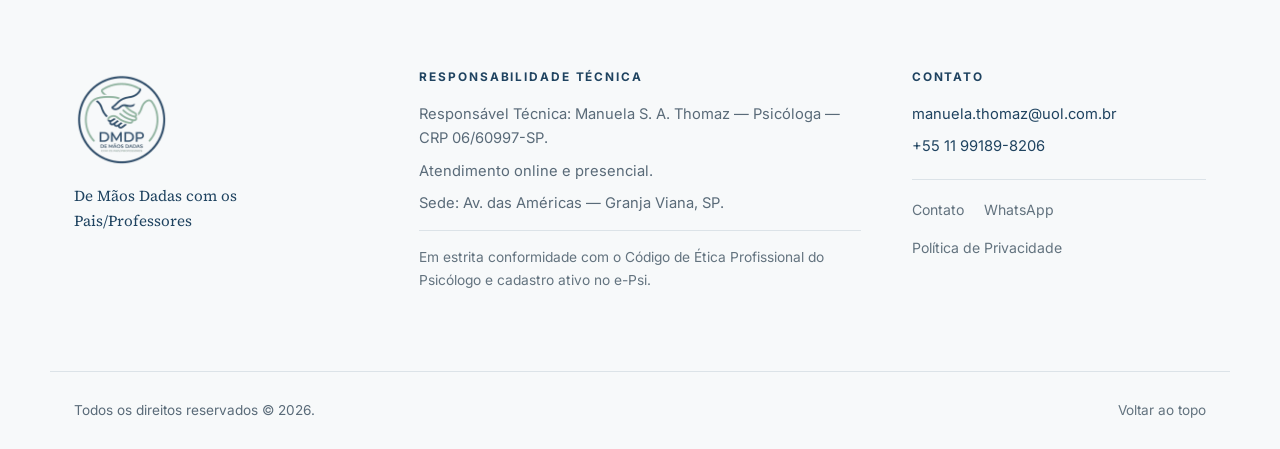
==== commit bb66685e: "Reescreve o card Abordagem Adleriana "atitudes disruptivas" passa a "comportamentos desafiadores", "" ====
--- a/index.html
+++ b/index.html
@@ -173,8 +173,8 @@
           </span>
           <h3>Abordagem Adleriana</h3>
           <p>
-            Compreende as atitudes disruptivas da criança como metas equivocadas de busca por pertença e
-            relevância no grupo social.
+            Compreende os comportamentos desafiadores da criança como metas equivocadas de busca por
+            pertencimento e relevância dentro do seu grupo social (família e escola).
           </p>
         </article>
 
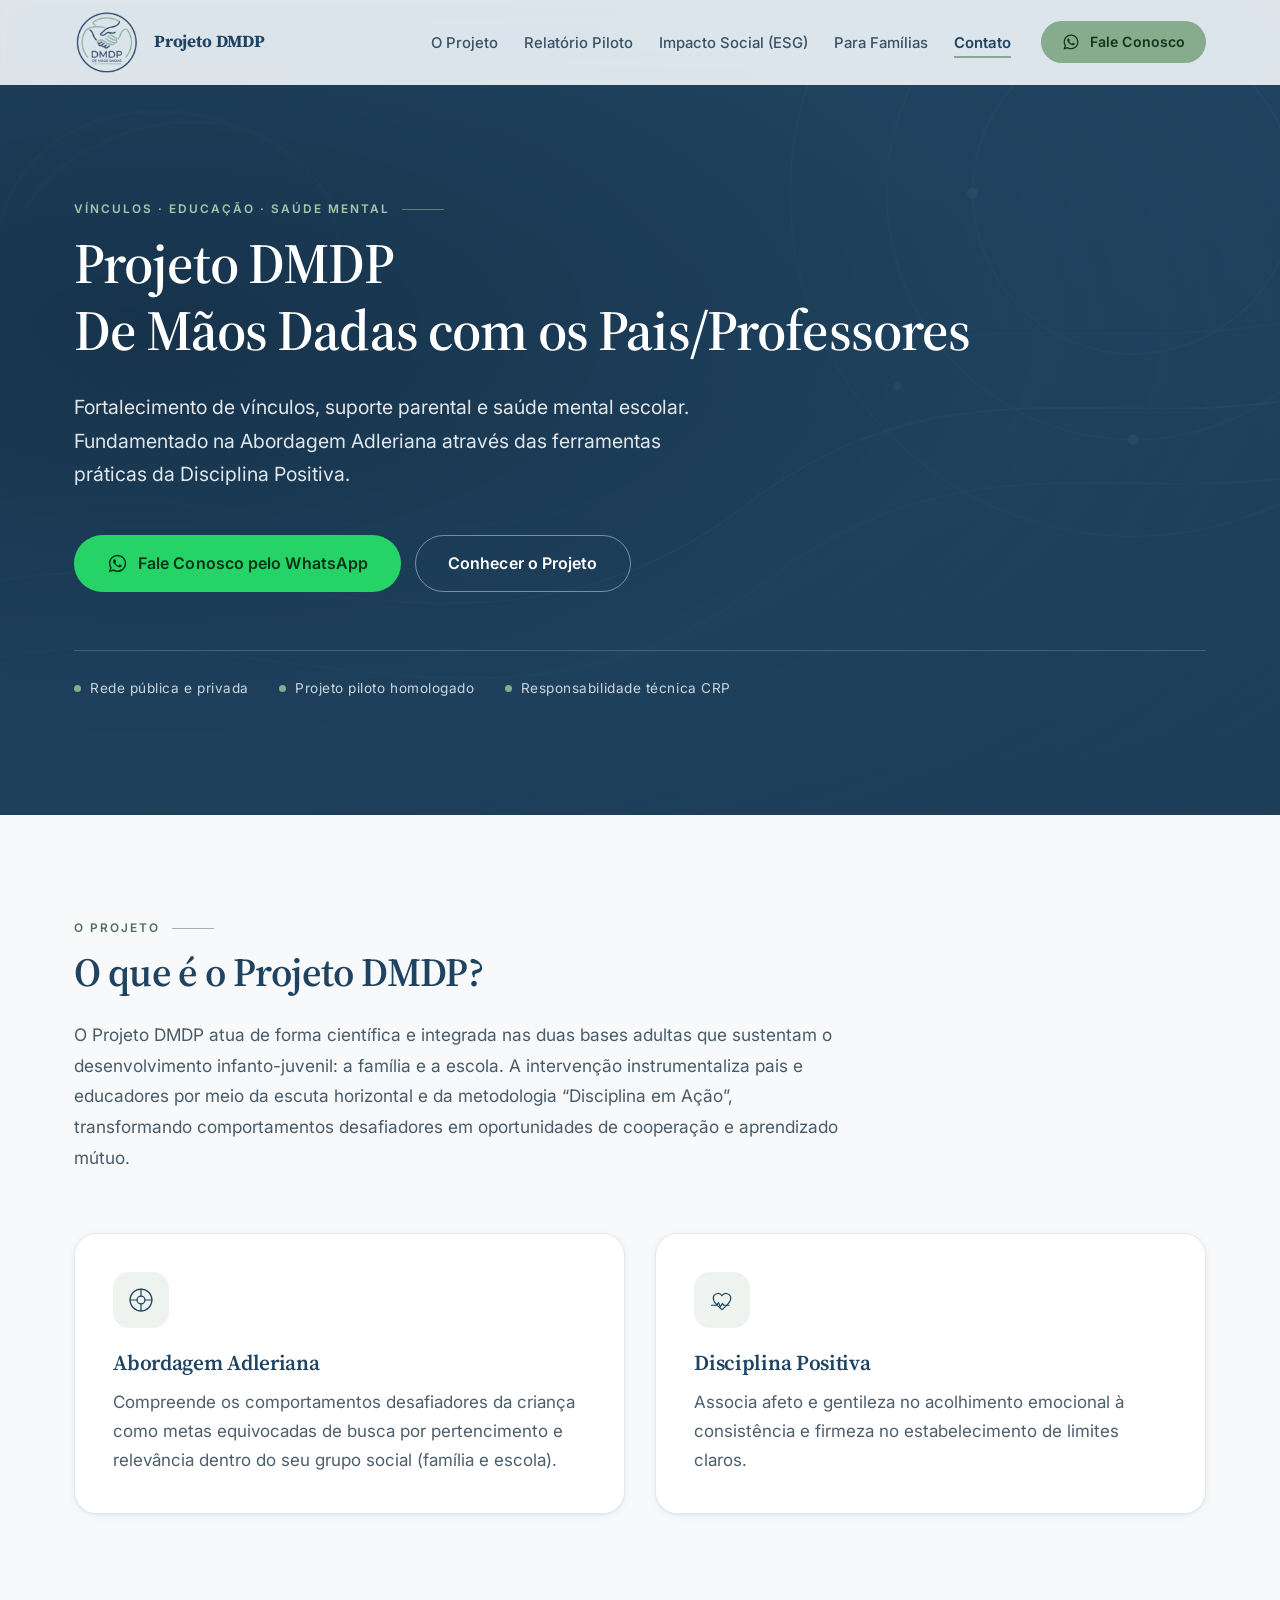
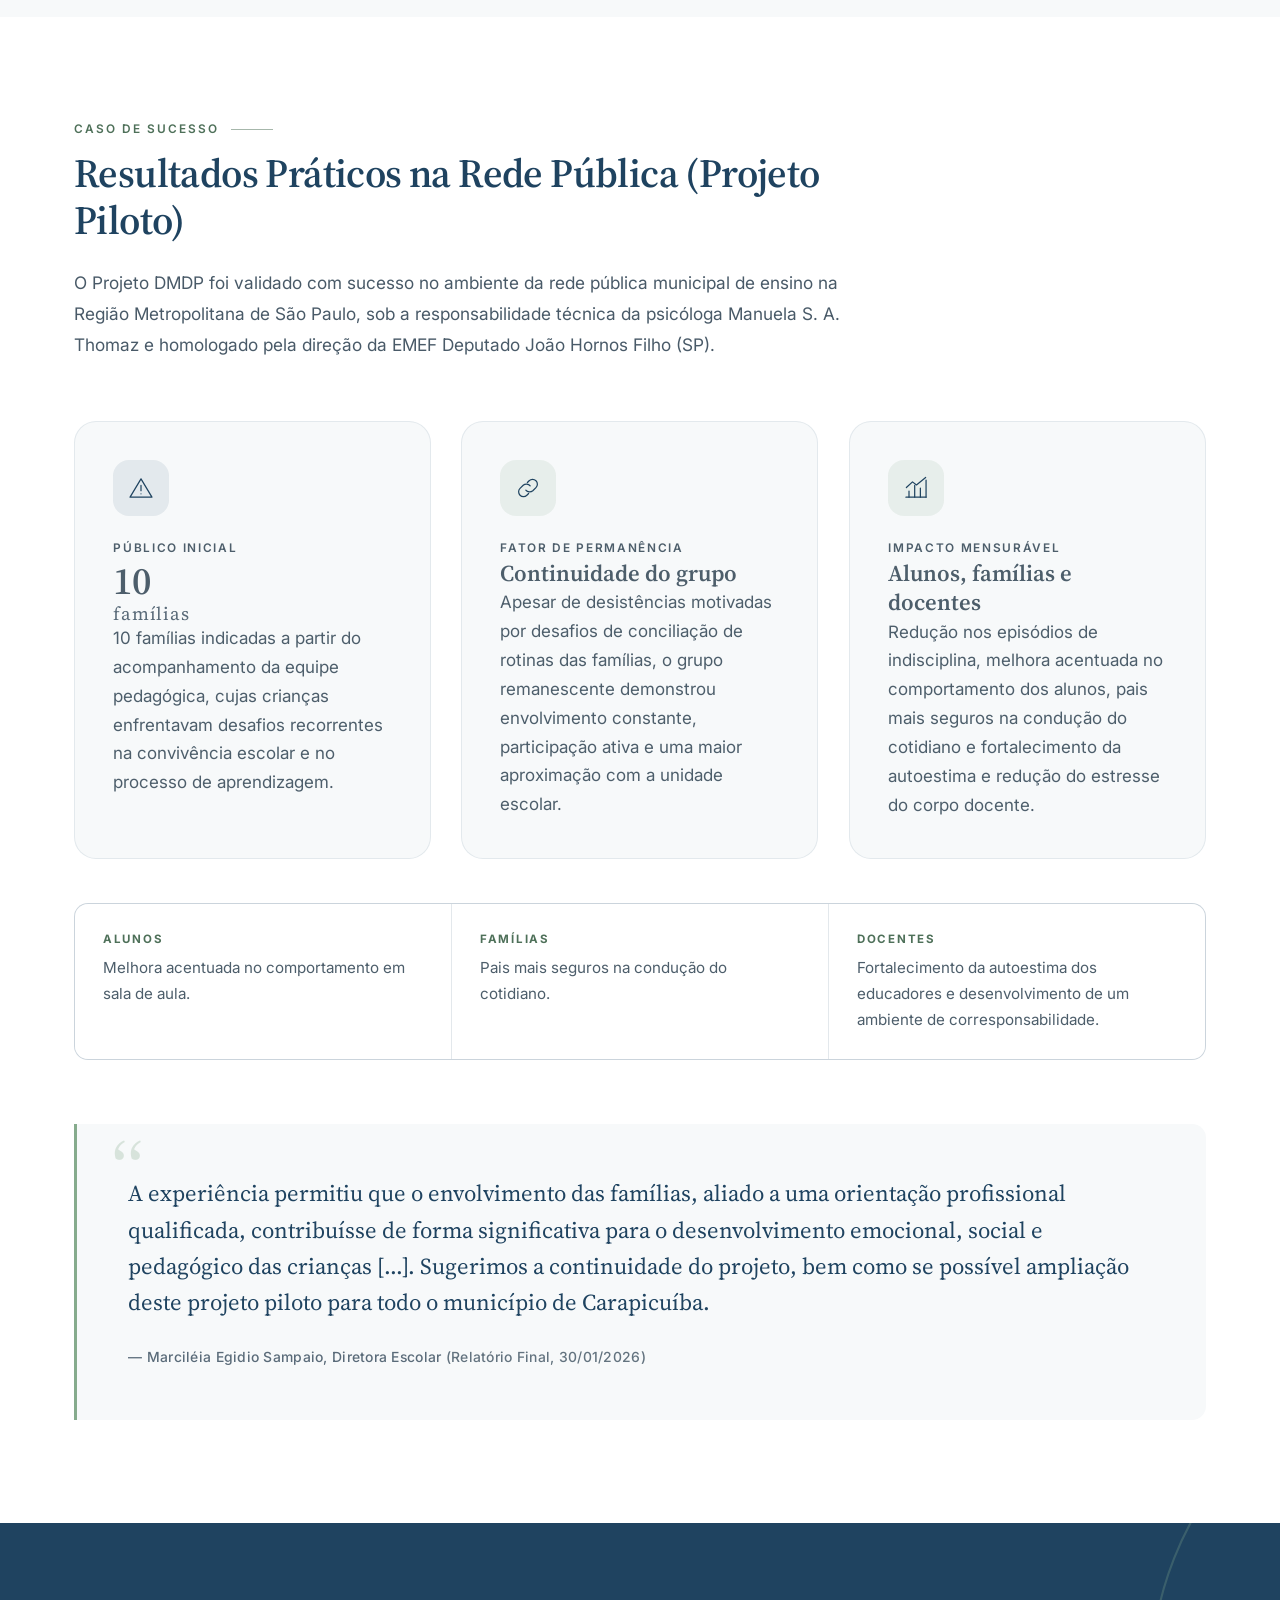
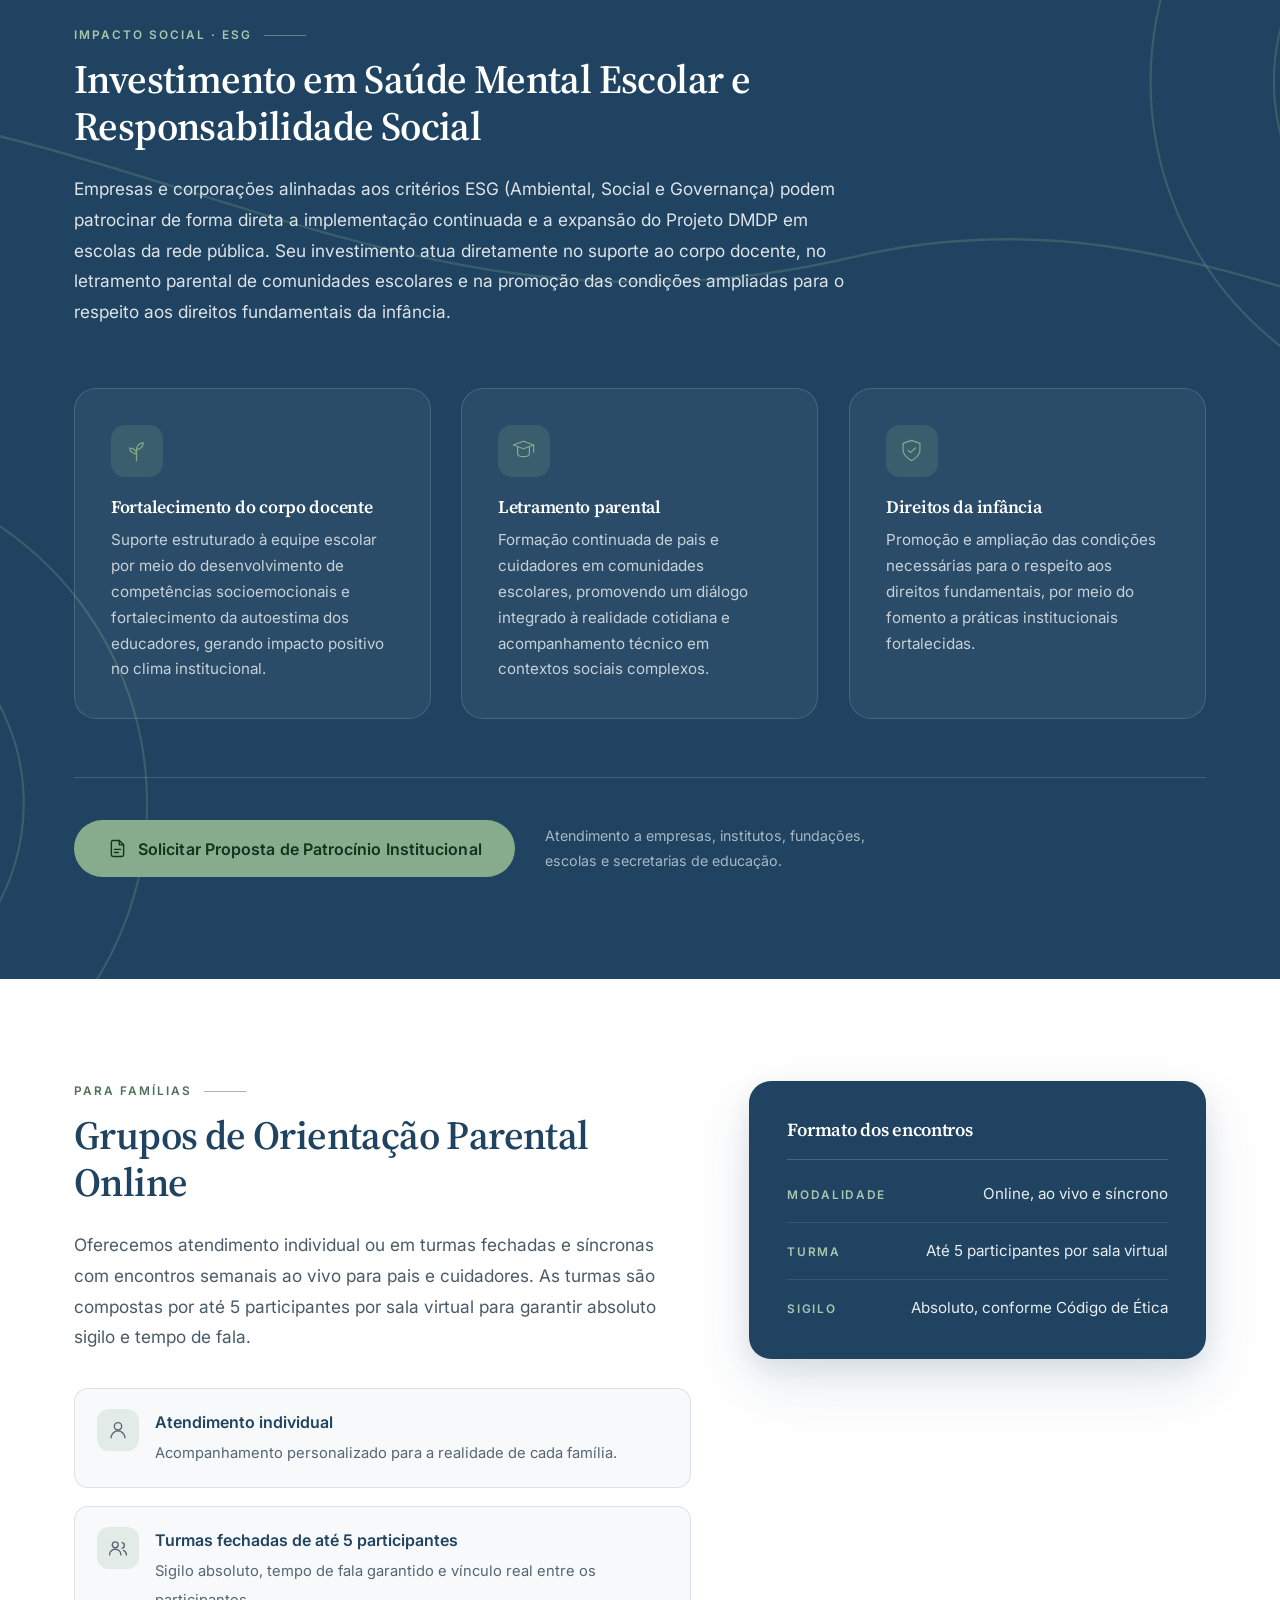
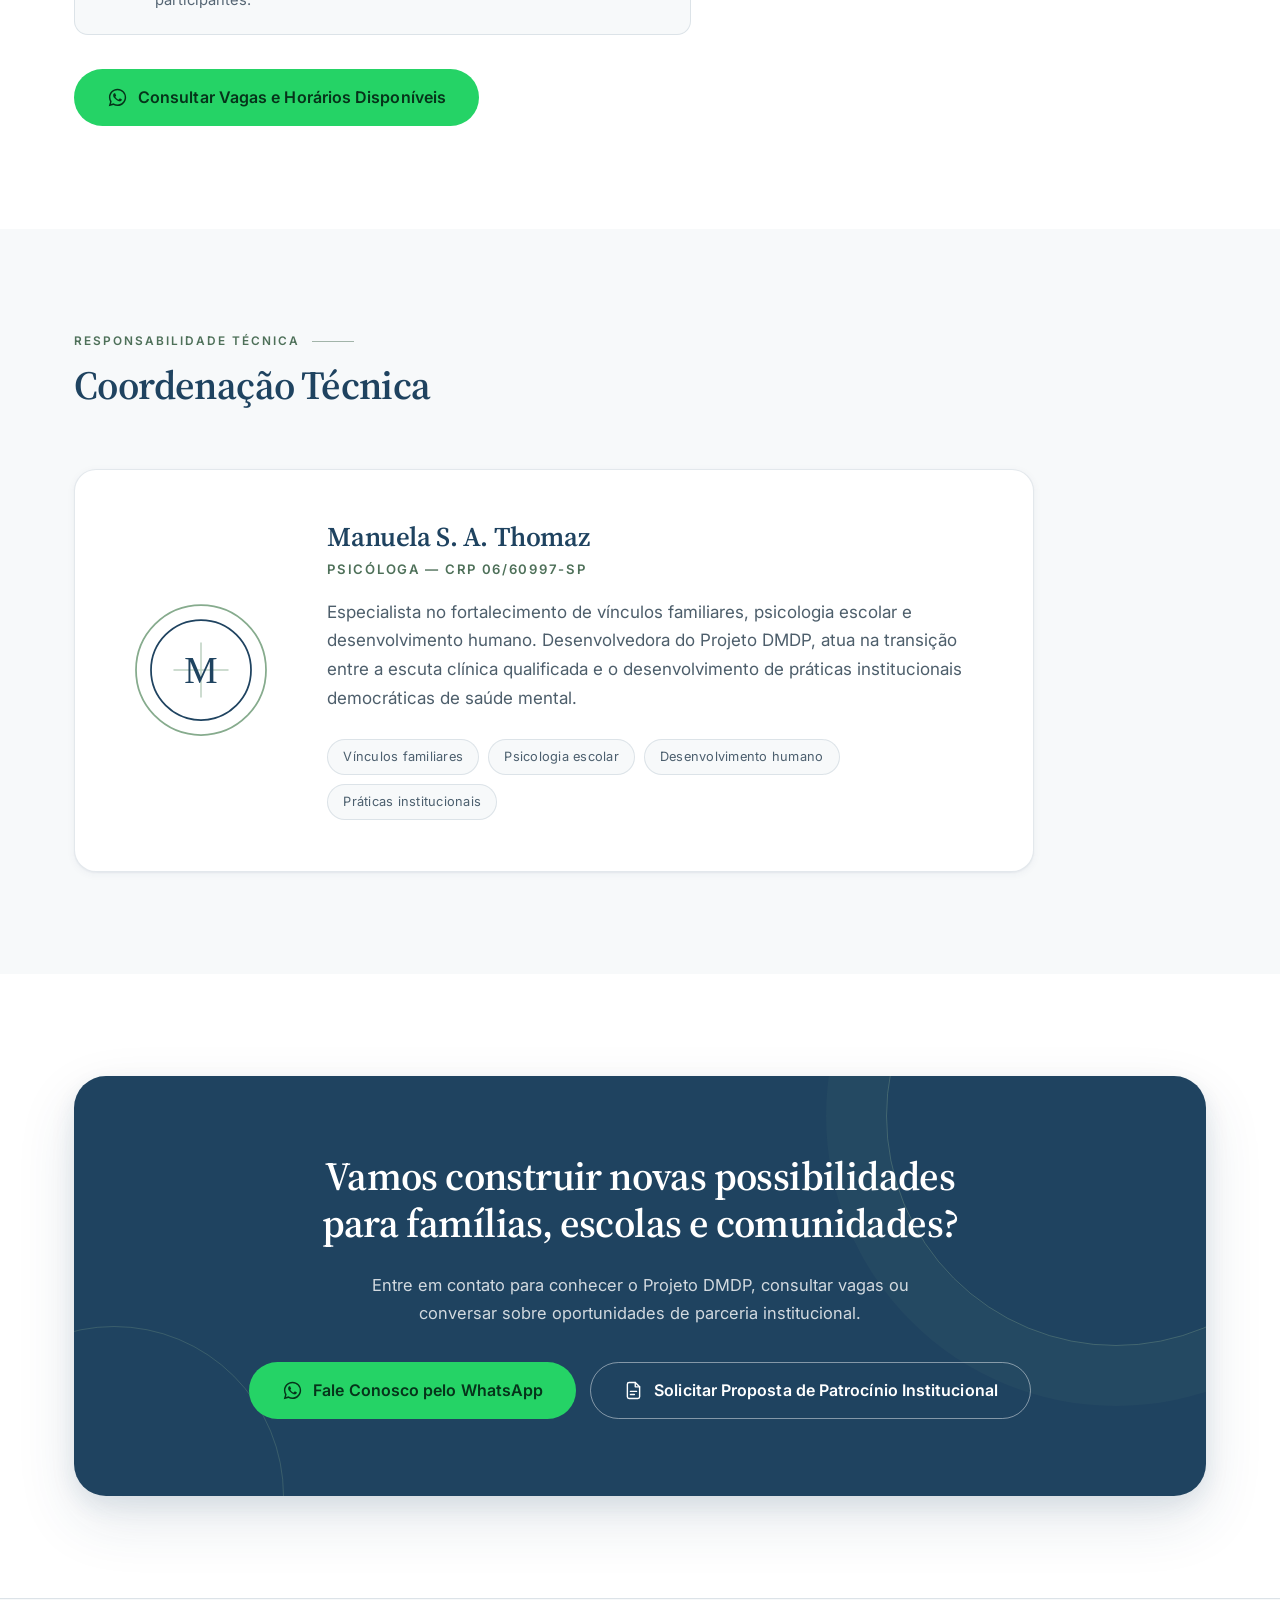
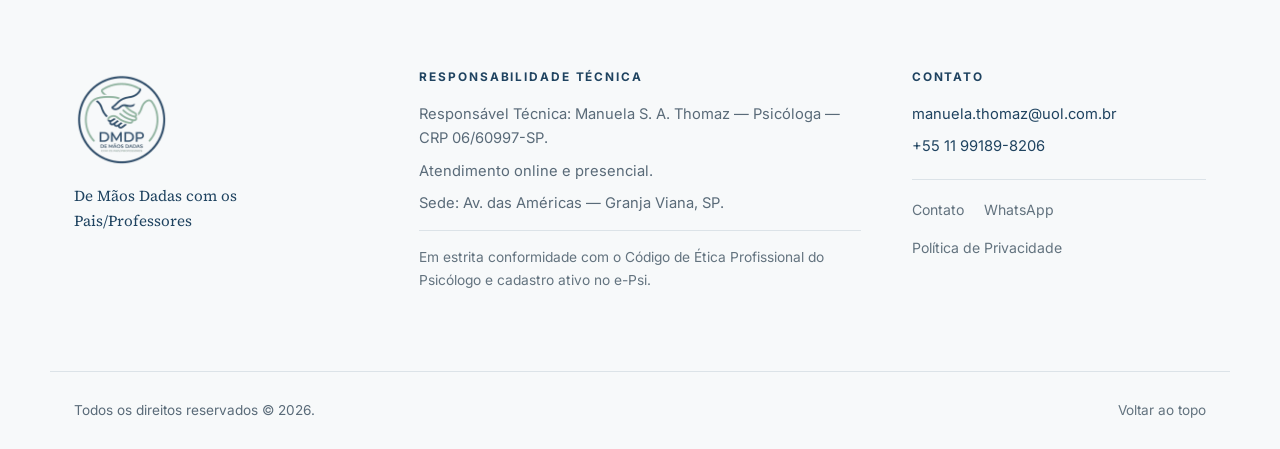
==== commit 2d828a4f: "Quebra o título do topo em duas linhas e ajusta o pilar de direitos - O H1 deixa de usar dois-pontos" ====
--- a/index.html
+++ b/index.html
@@ -30,7 +30,7 @@
 <link rel="preconnect" href="https://fonts.googleapis.com">
 <link rel="preconnect" href="https://fonts.gstatic.com" crossorigin>
 <link rel="stylesheet" href="https://fonts.googleapis.com/css2?family=Inter:wght@400;500;600;700&family=Source+Serif+4:opsz,wght@8..60,400;8..60,600;8..60,700&display=swap">
-<link rel="stylesheet" href="assets/css/styles.css?v=2">
+<link rel="stylesheet" href="assets/css/styles.css?v=3">
 
 <script type="application/ld+json">
 {
@@ -127,7 +127,7 @@
 
     <div class="container hero-inner">
       <p class="eyebrow">Vínculos · Educação · Saúde Mental</p>
-      <h1 id="hero-titulo">Projeto DMDP: De Mãos Dadas com os Pais/Professores</h1>
+      <h1 id="hero-titulo">Projeto DMDP<br>De Mãos Dadas com os Pais/Professores</h1>
       <p class="hero-sub">
         Fortalecimento de vínculos, suporte parental e saúde mental escolar. Fundamentado na Abordagem
         Adleriana através das ferramentas práticas da Disciplina Positiva.
@@ -339,7 +339,7 @@
             </svg>
           </span>
           <h3>Direitos da infância</h3>
-          <p>Promoção e ampliação das condições necessárias para o respeito aos direitos fundamentais, por meio do fomento a práticas institucionais democráticas.</p>
+          <p>Promoção e ampliação das condições necessárias para o respeito aos direitos fundamentais, por meio do fomento a práticas institucionais fortalecidas.</p>
         </article>
       </div>
 
@@ -522,6 +522,6 @@
   <svg viewBox="0 0 24 24" aria-hidden="true" focusable="false"><path fill="currentColor" d="M12.04 2C6.6 2 2.2 6.4 2.2 11.84c0 1.74.46 3.44 1.32 4.94L2 22l5.36-1.4a9.8 9.8 0 0 0 4.68 1.2h.01c5.43 0 9.84-4.4 9.84-9.84C21.89 6.4 17.48 2 12.04 2Zm0 17.98h-.01a8.2 8.2 0 0 1-4.16-1.14l-.3-.18-3.1.81.83-3.02-.2-.31a8.14 8.14 0 0 1-1.25-4.3c0-4.51 3.68-8.18 8.2-8.18a8.18 8.18 0 0 1 8.18 8.19c0 4.51-3.67 8.13-8.19 8.13Zm4.49-6.09c-.25-.13-1.46-.72-1.68-.8-.23-.08-.39-.13-.56.12-.16.25-.64.8-.78.97-.14.16-.29.19-.53.06-.25-.12-1.04-.38-1.98-1.22-.73-.65-1.23-1.46-1.37-1.7-.14-.25-.02-.38.11-.5.11-.11.25-.29.37-.44.13-.15.17-.25.25-.42.08-.16.04-.31-.02-.44-.06-.12-.56-1.35-.77-1.84-.2-.48-.4-.42-.56-.43h-.47c-.16 0-.43.06-.65.31-.23.25-.85.83-.85 2.03s.87 2.35.99 2.51c.12.17 1.72 2.62 4.16 3.68.58.25 1.03.4 1.39.51.58.19 1.11.16 1.53.1.47-.07 1.46-.6 1.66-1.18.21-.58.21-1.07.14-1.18-.06-.11-.22-.17-.47-.29Z"/></svg>
 </a>
 
-<script src="assets/js/main.js?v=2" defer></script>
+<script src="assets/js/main.js?v=3" defer></script>
 </body>
 </html>
--- a/assets/css/styles.css
+++ b/assets/css/styles.css
@@ -375,7 +375,9 @@
     linear-gradient(180deg, rgba(31, 67, 96, .5) 0%, rgba(22, 50, 74, .72) 100%);
 }
 
-.hero h1 { color: #fff; margin-bottom: .48em; max-width: 860px; text-wrap: balance; }
+/* O limite acomoda "De Mãos Dadas com os Pais/Professores" numa linha só
+   no desktop (a linha pede ~900px); abaixo disso o título quebraria em três. */
+.hero h1 { color: #fff; margin-bottom: .48em; max-width: 960px; text-wrap: balance; }
 .hero-sub {
   font-size: clamp(1.04rem, 1.55vw, 1.22rem);
   color: rgba(255, 255, 255, .88);
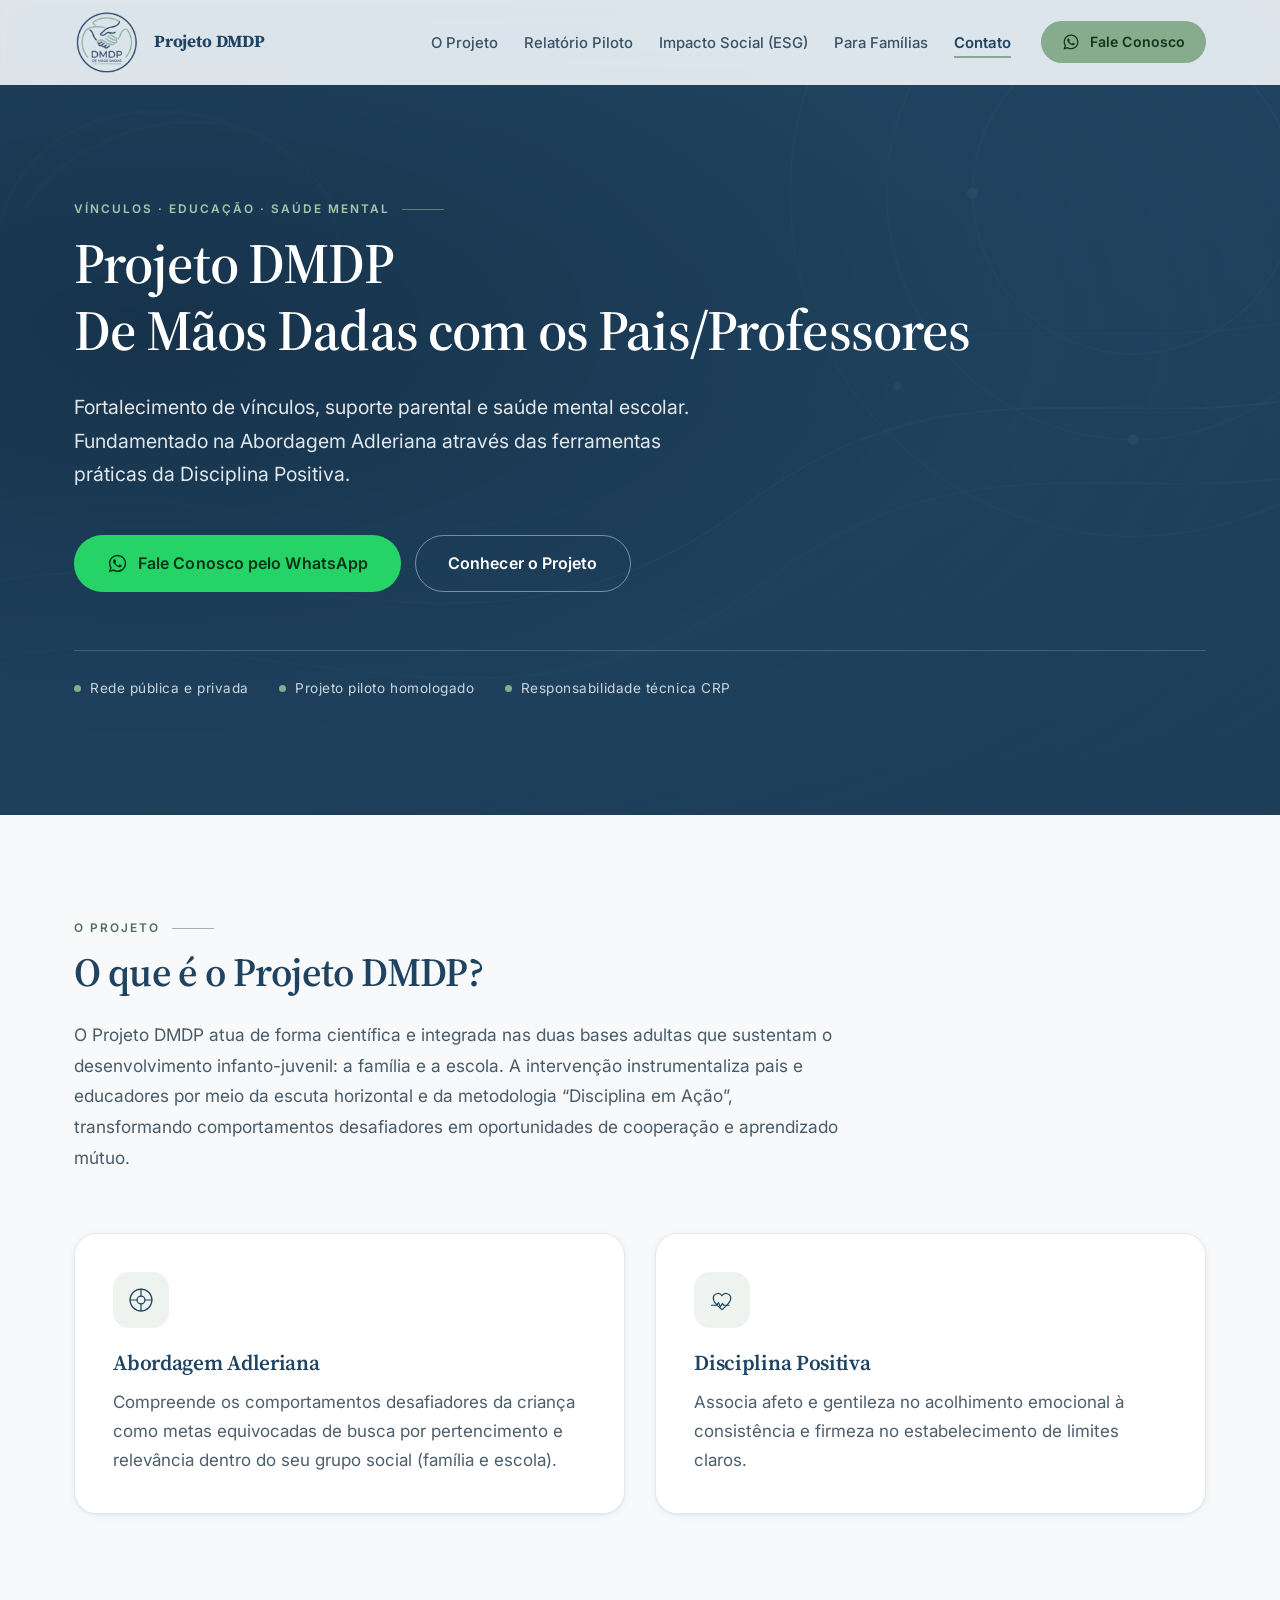
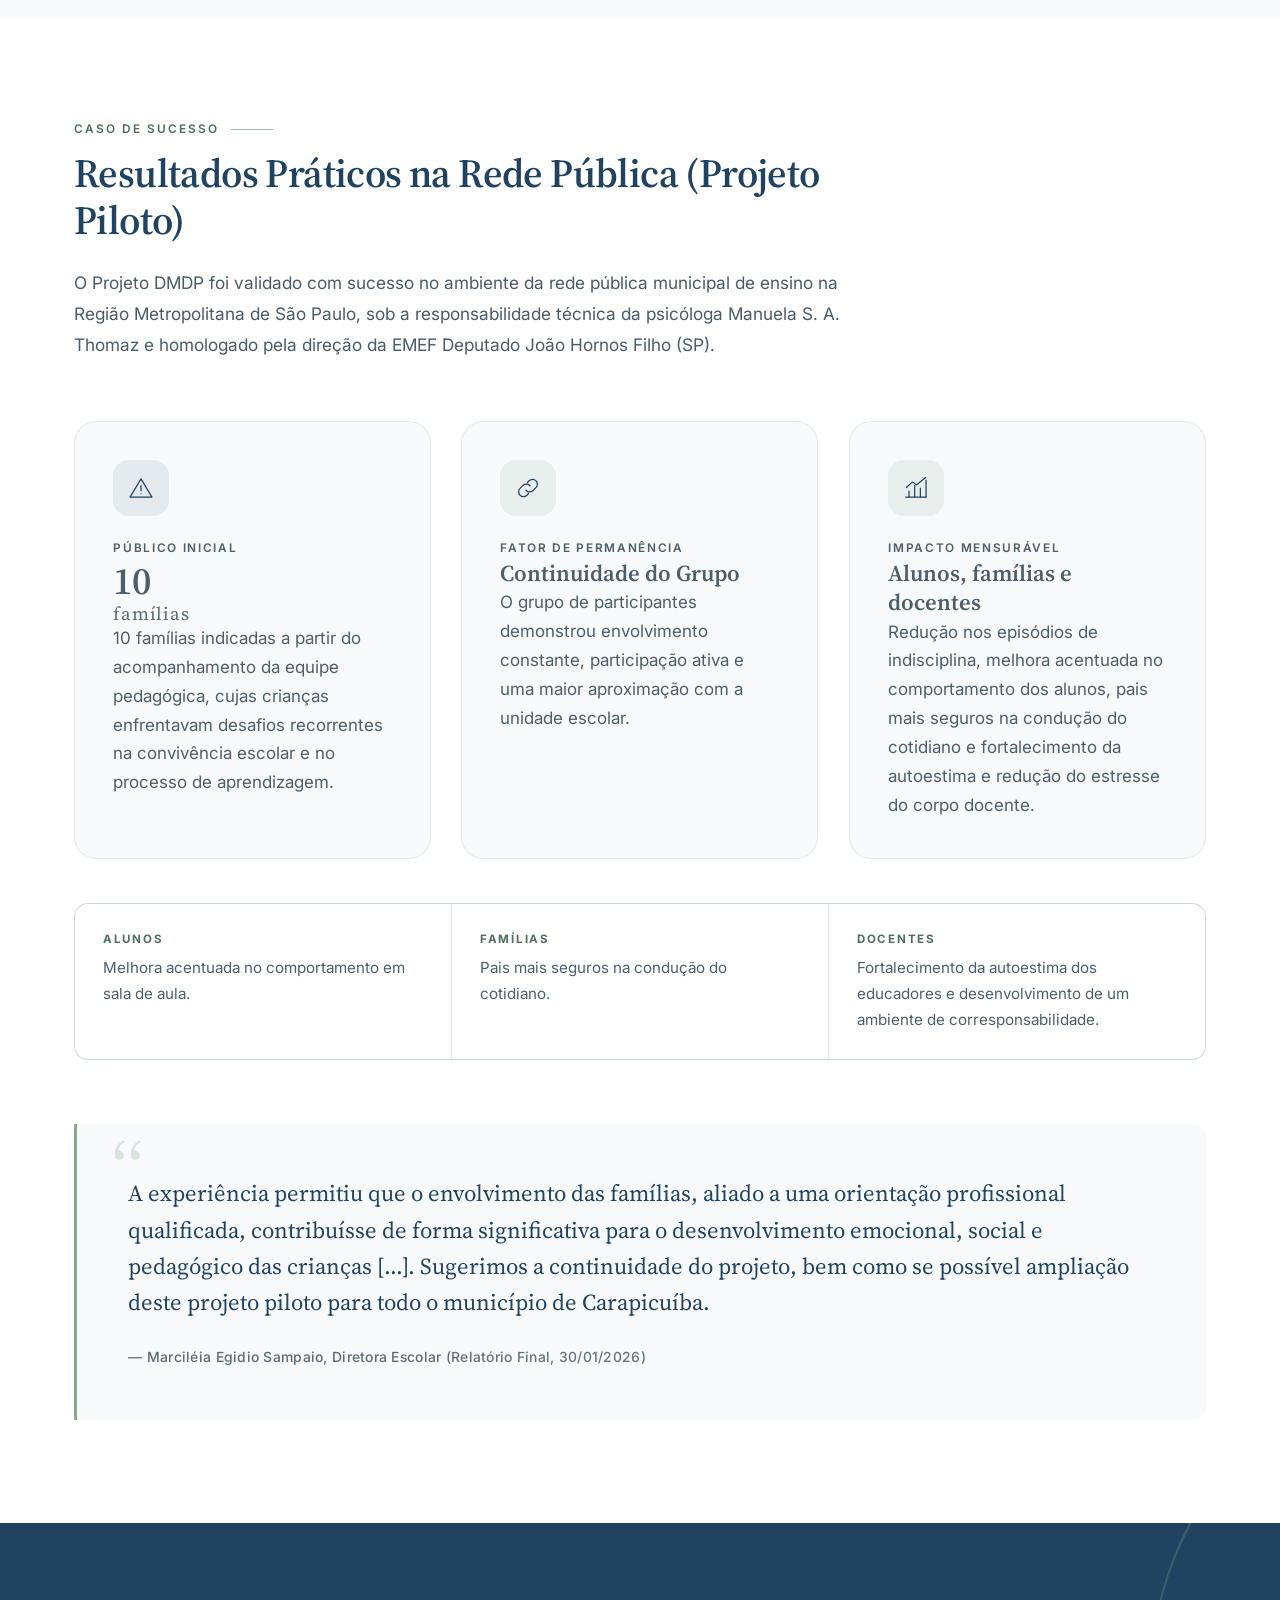
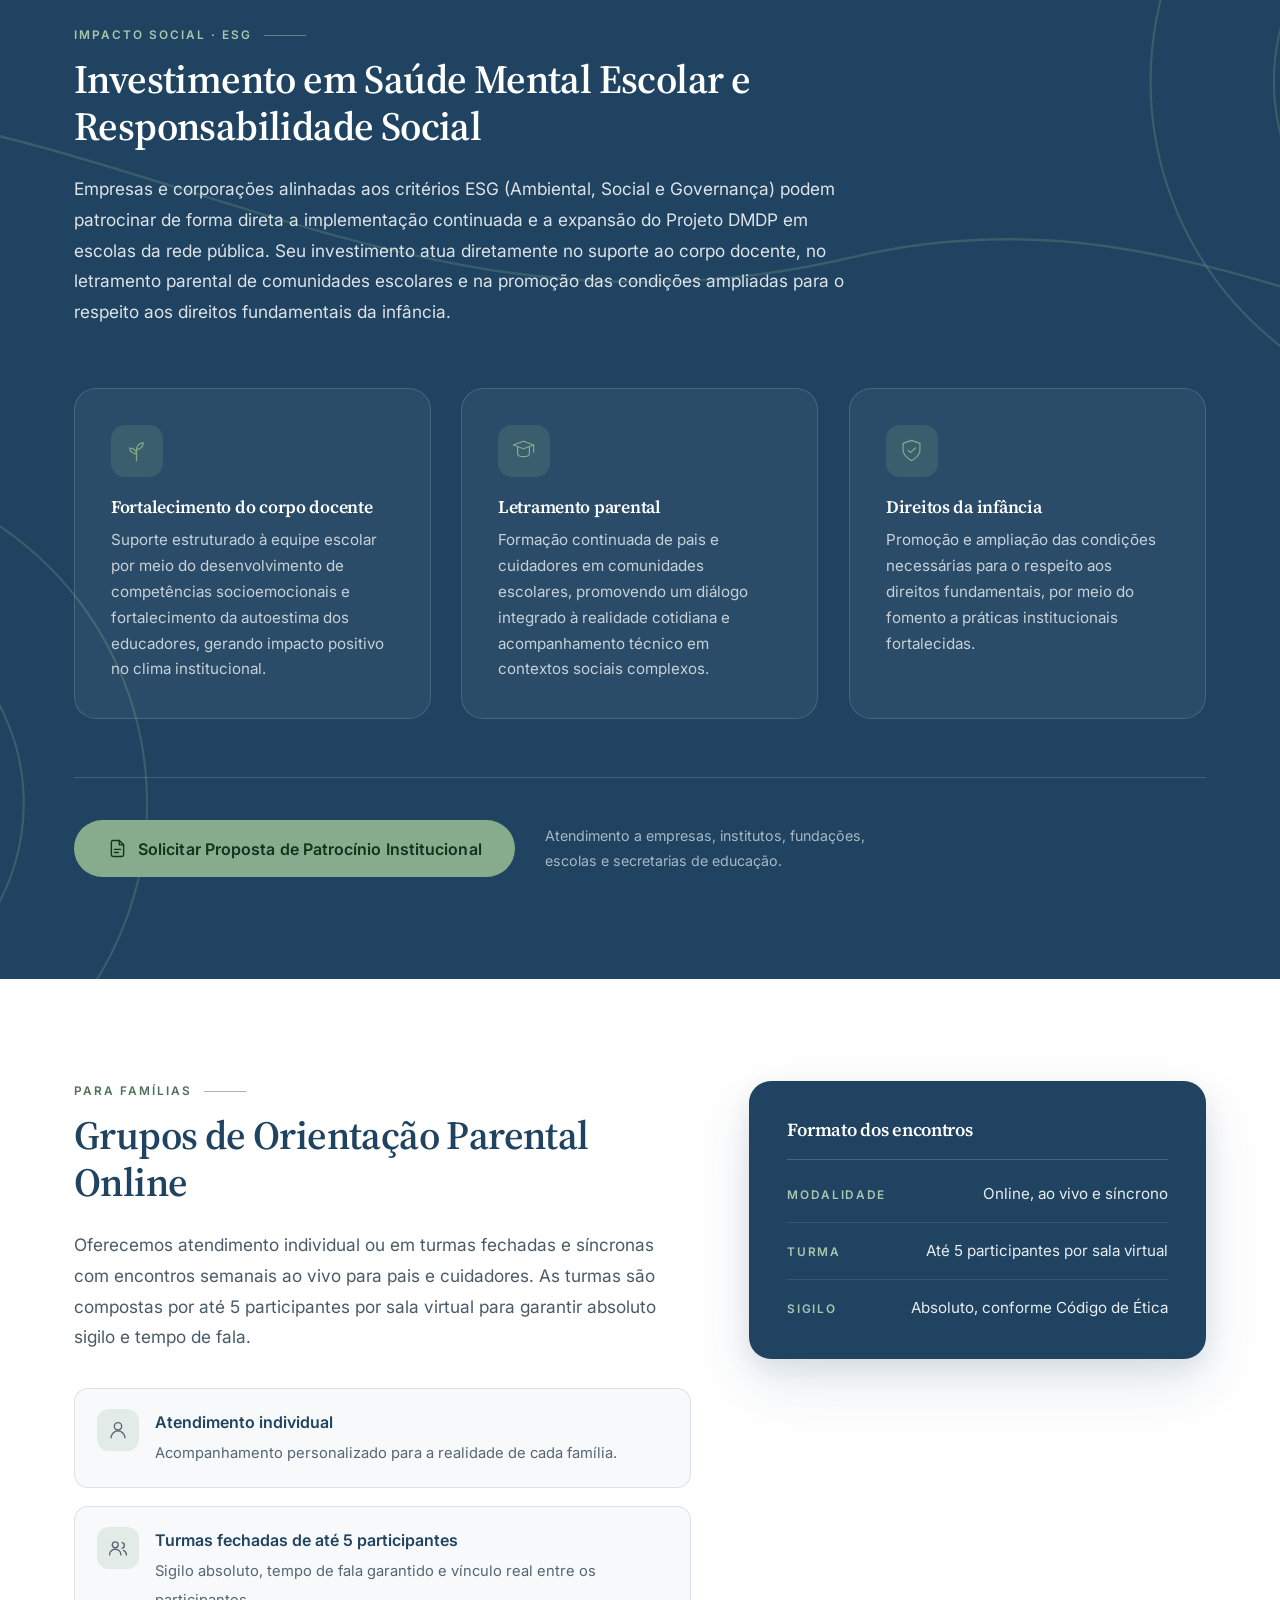
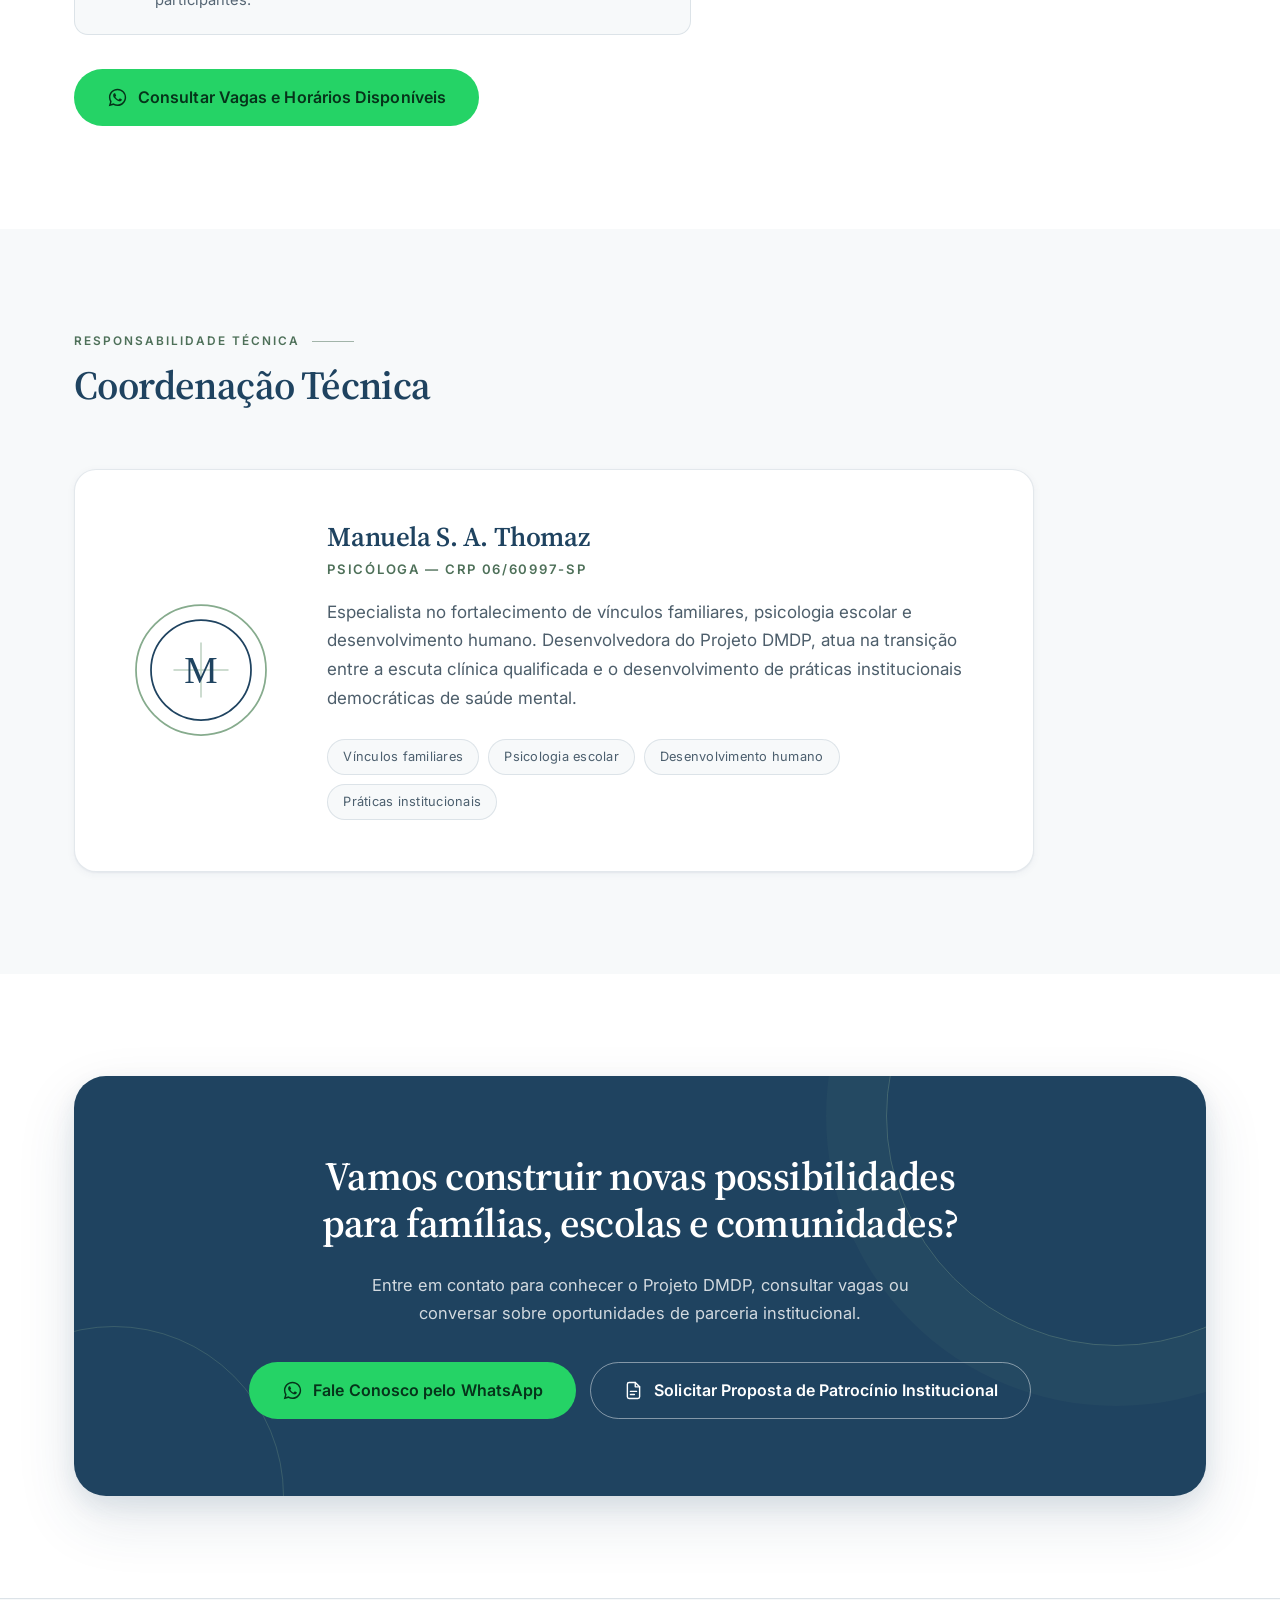
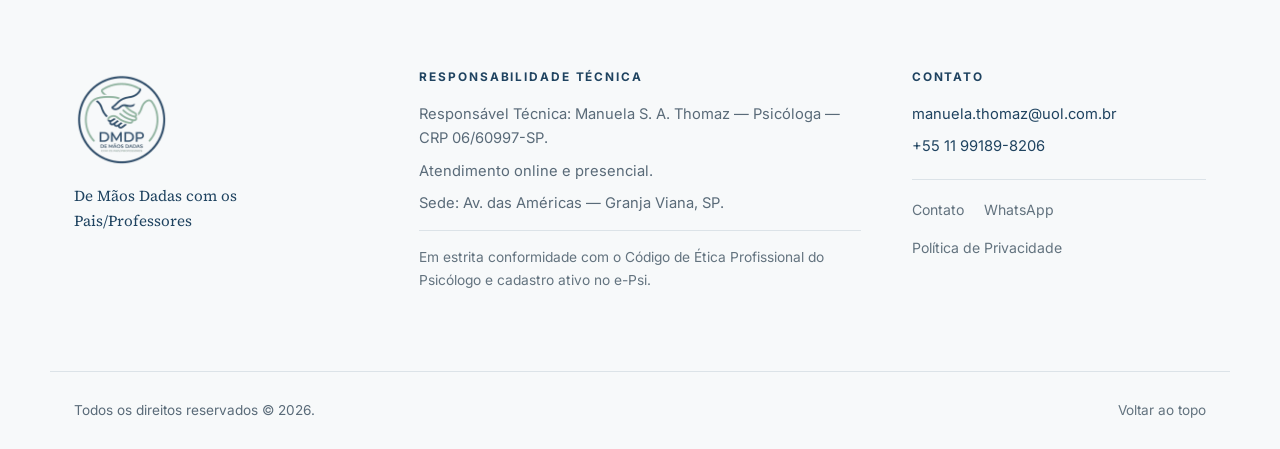
==== commit 2578194a: "Reescreve o card Fator de Permanência O texto perde a oração de abertura sobre desistências e concil" ====
--- a/index.html
+++ b/index.html
@@ -232,11 +232,10 @@
             </svg>
           </span>
           <p class="ind-label">Fator de Permanência</p>
-          <p class="ind-number ind-number-text">Continuidade do grupo</p>
-          <p>
-            Apesar de desistências motivadas por desafios de conciliação de rotinas das famílias, o grupo
-            remanescente demonstrou envolvimento constante, participação ativa e uma maior aproximação com
-            a unidade escolar.
+          <p class="ind-number ind-number-text">Continuidade do Grupo</p>
+          <p>
+            O grupo de participantes demonstrou envolvimento constante, participação ativa e uma maior
+            aproximação com a unidade escolar.
           </p>
         </article>
 
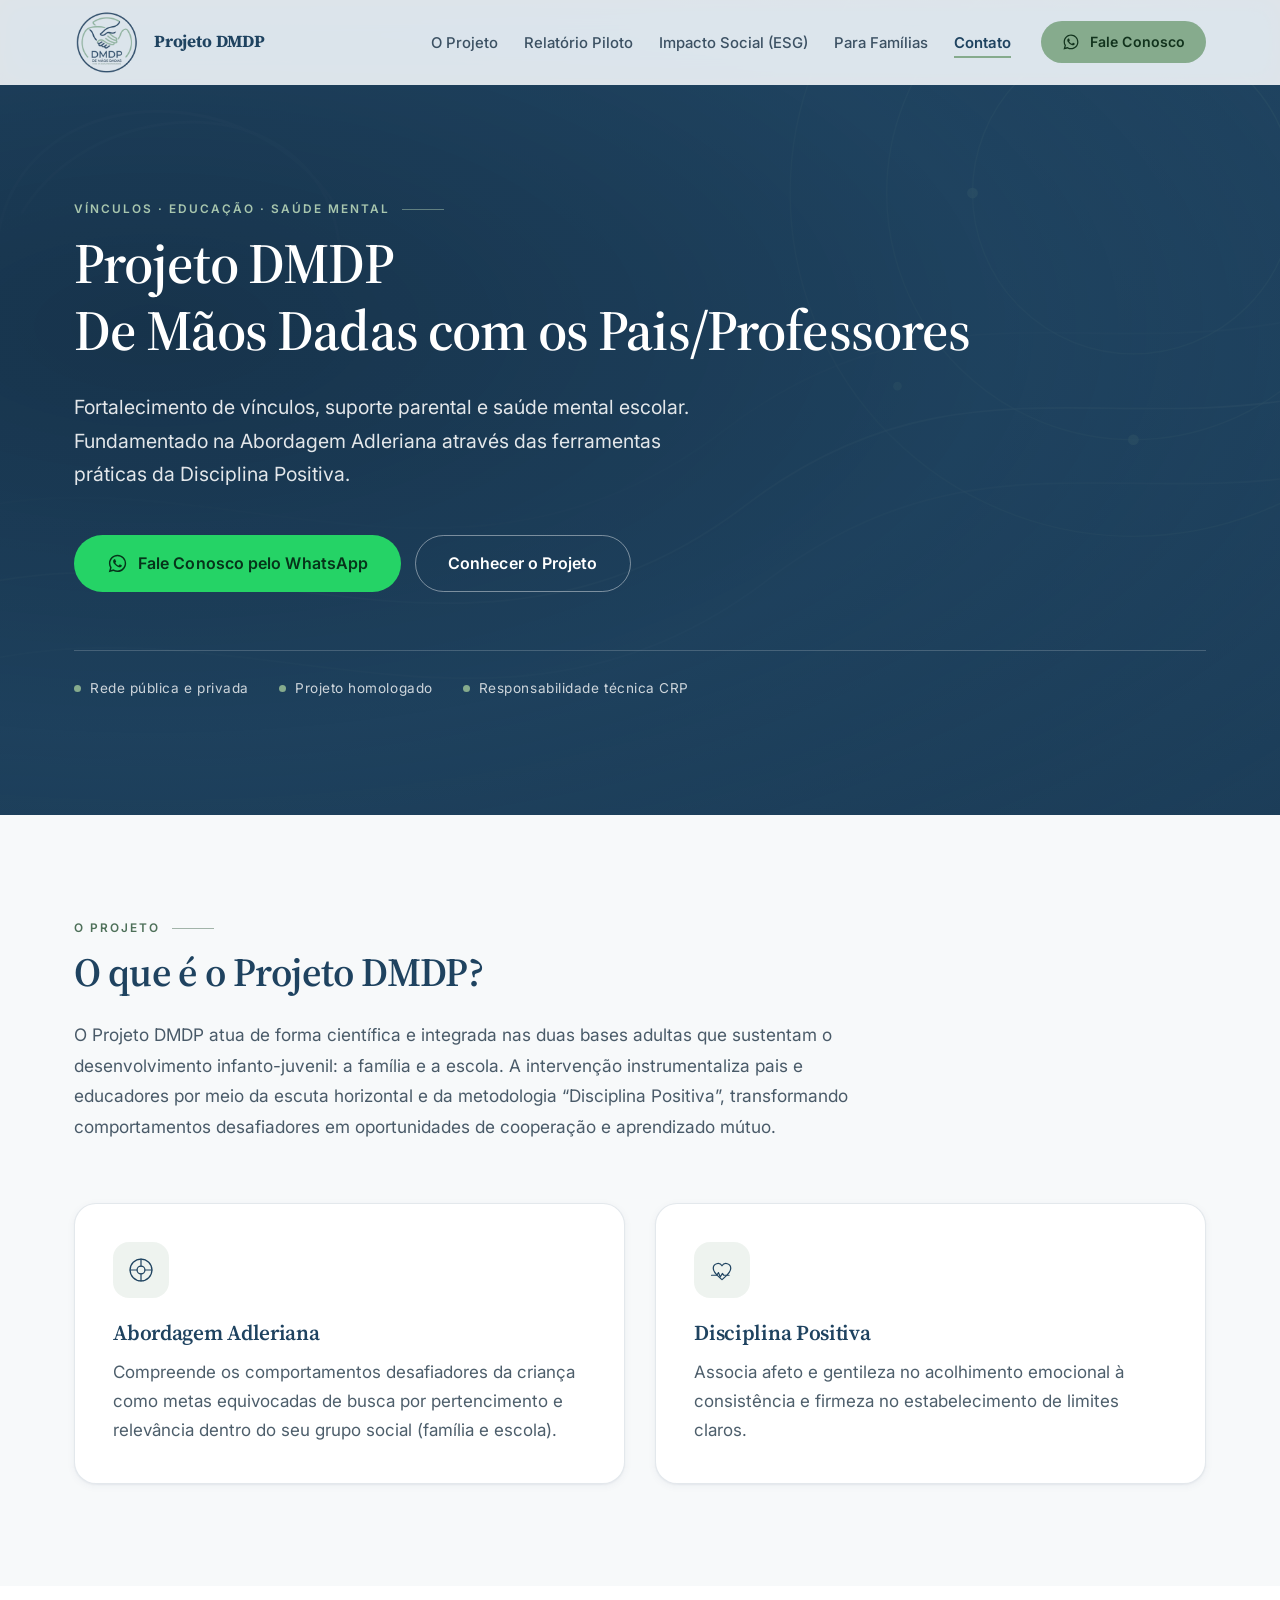
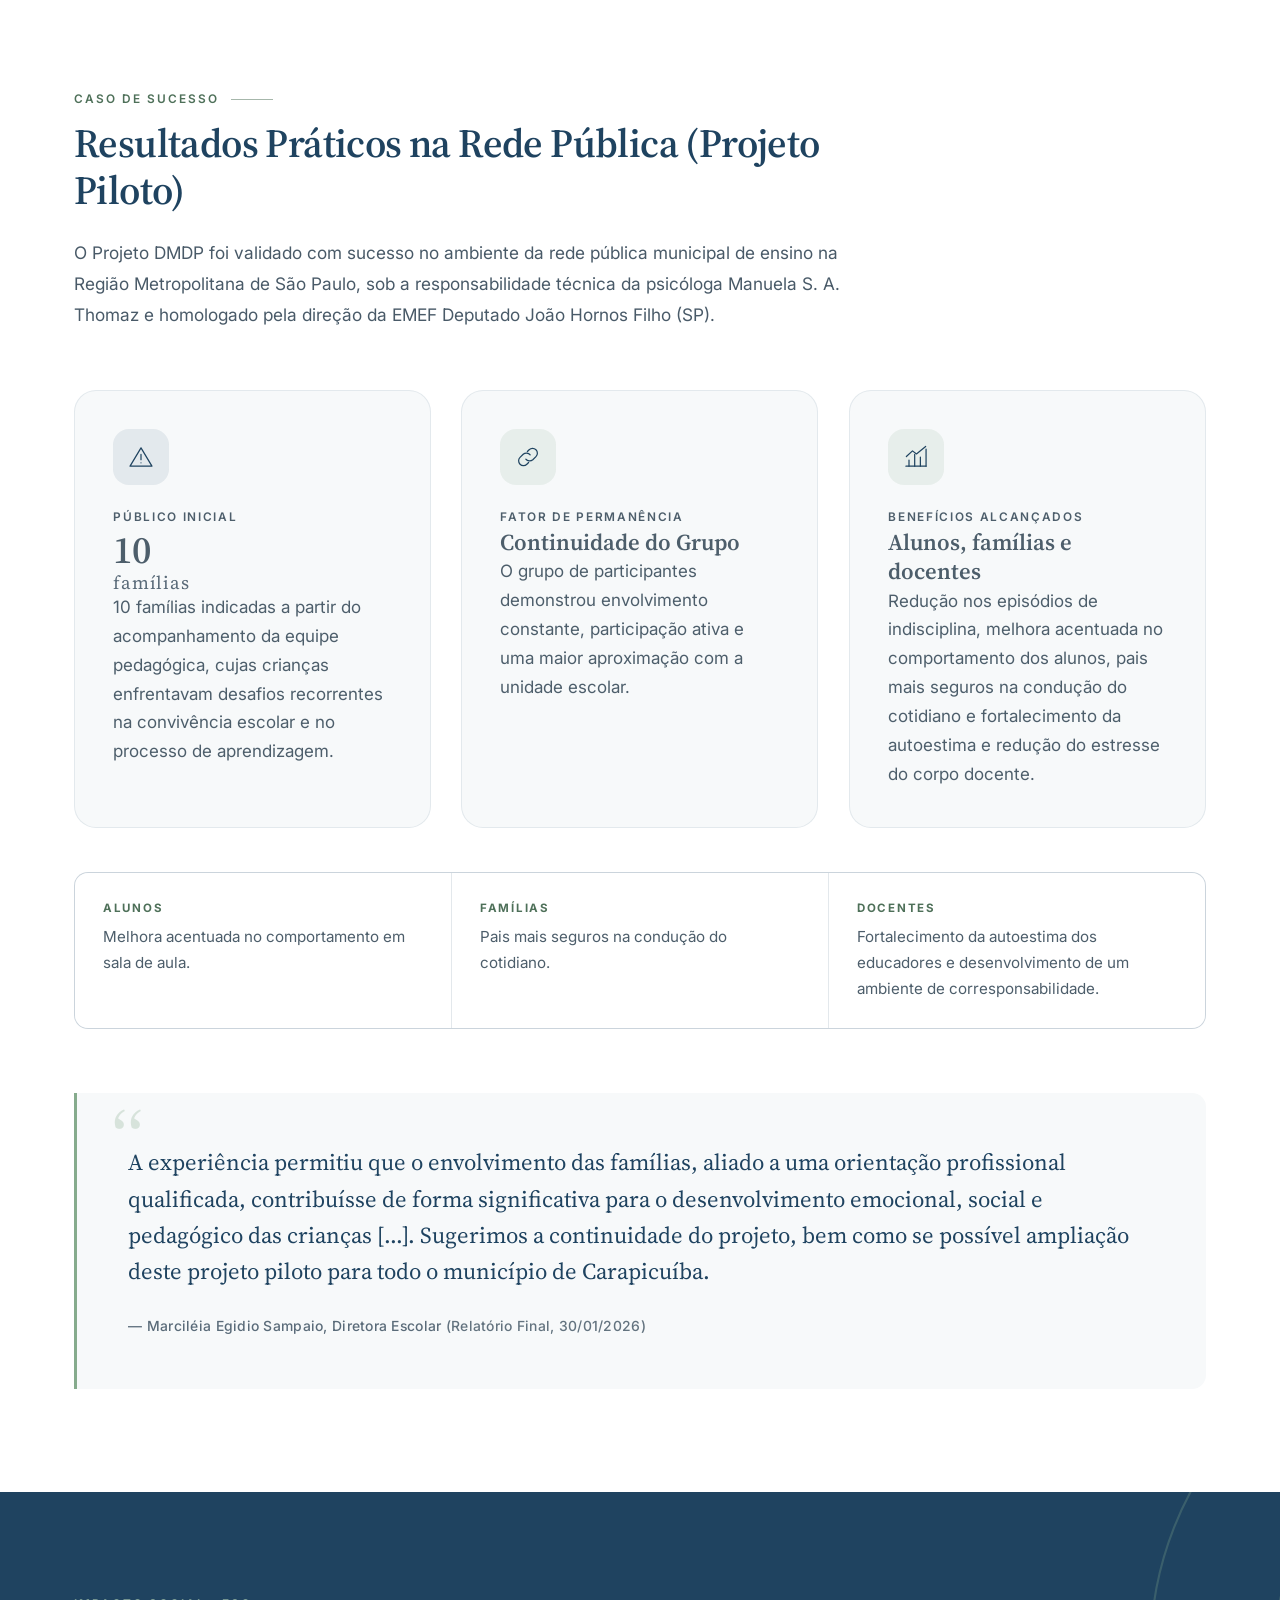
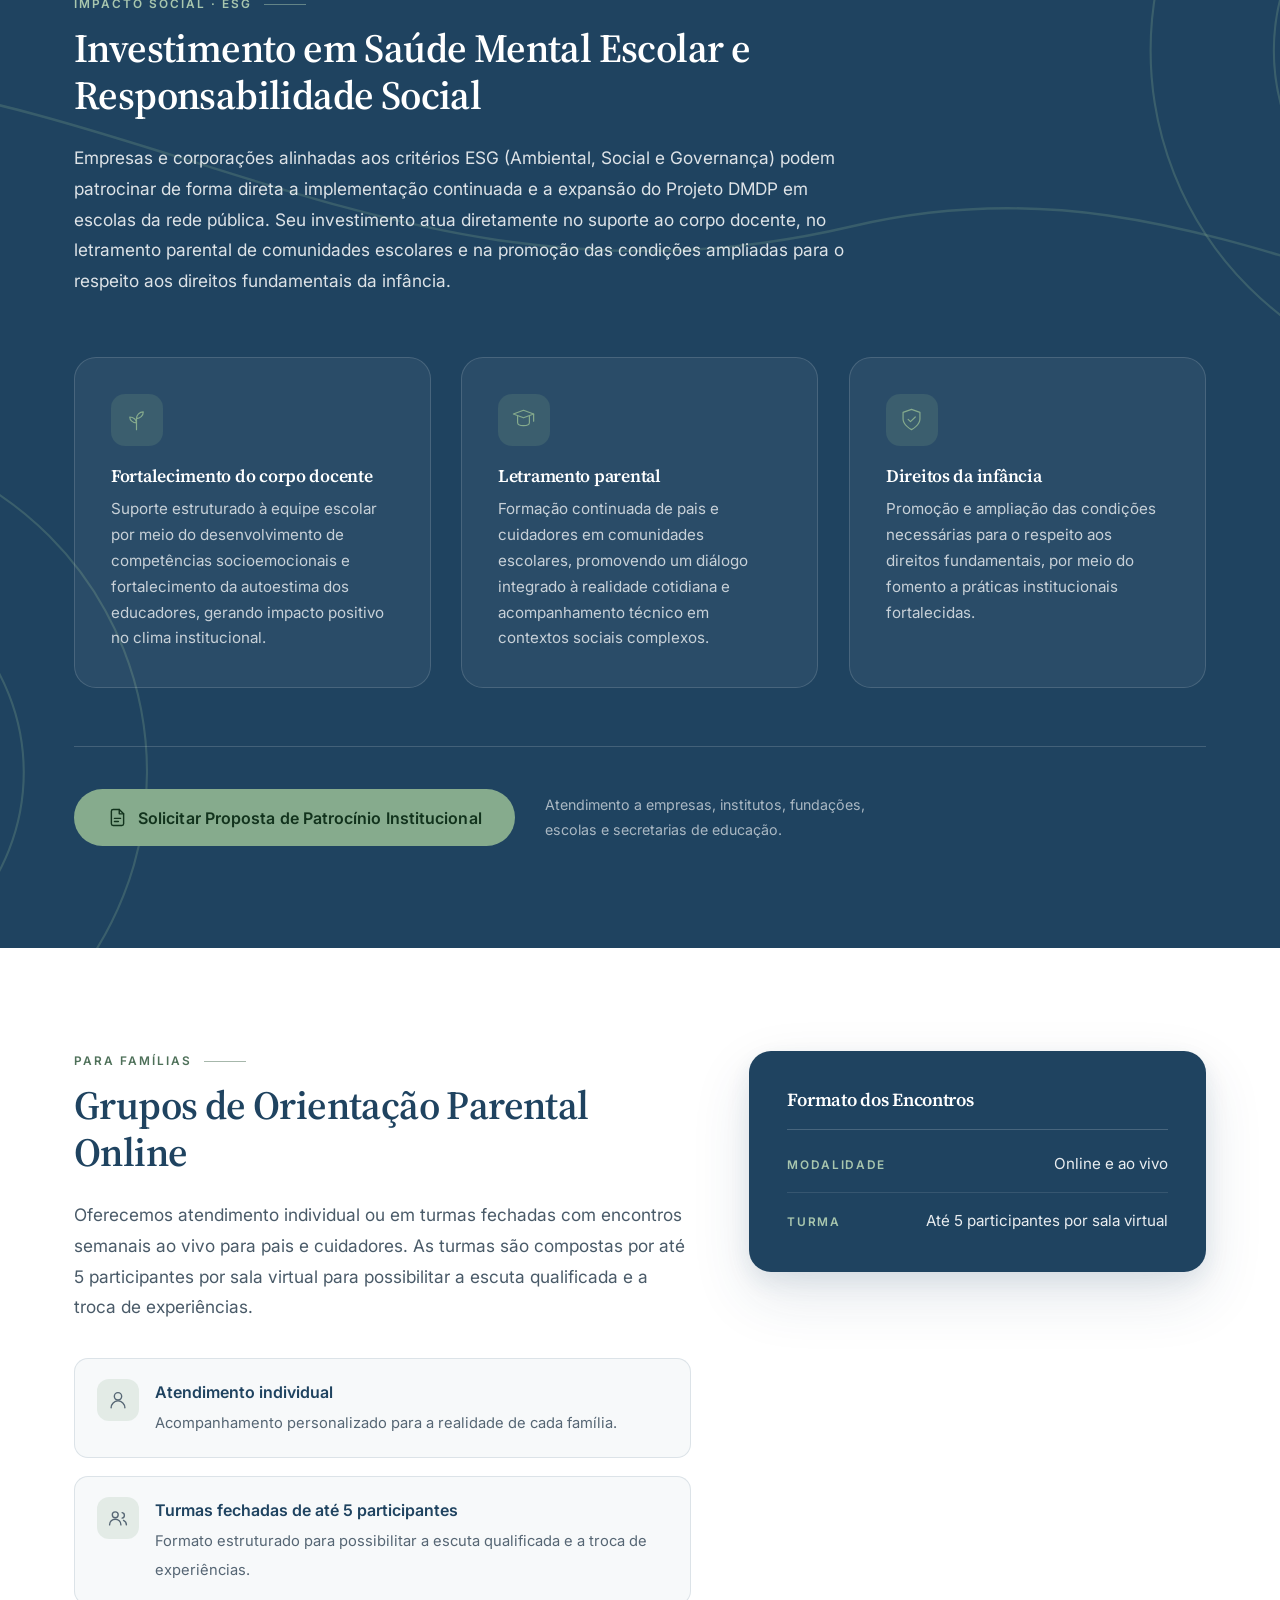
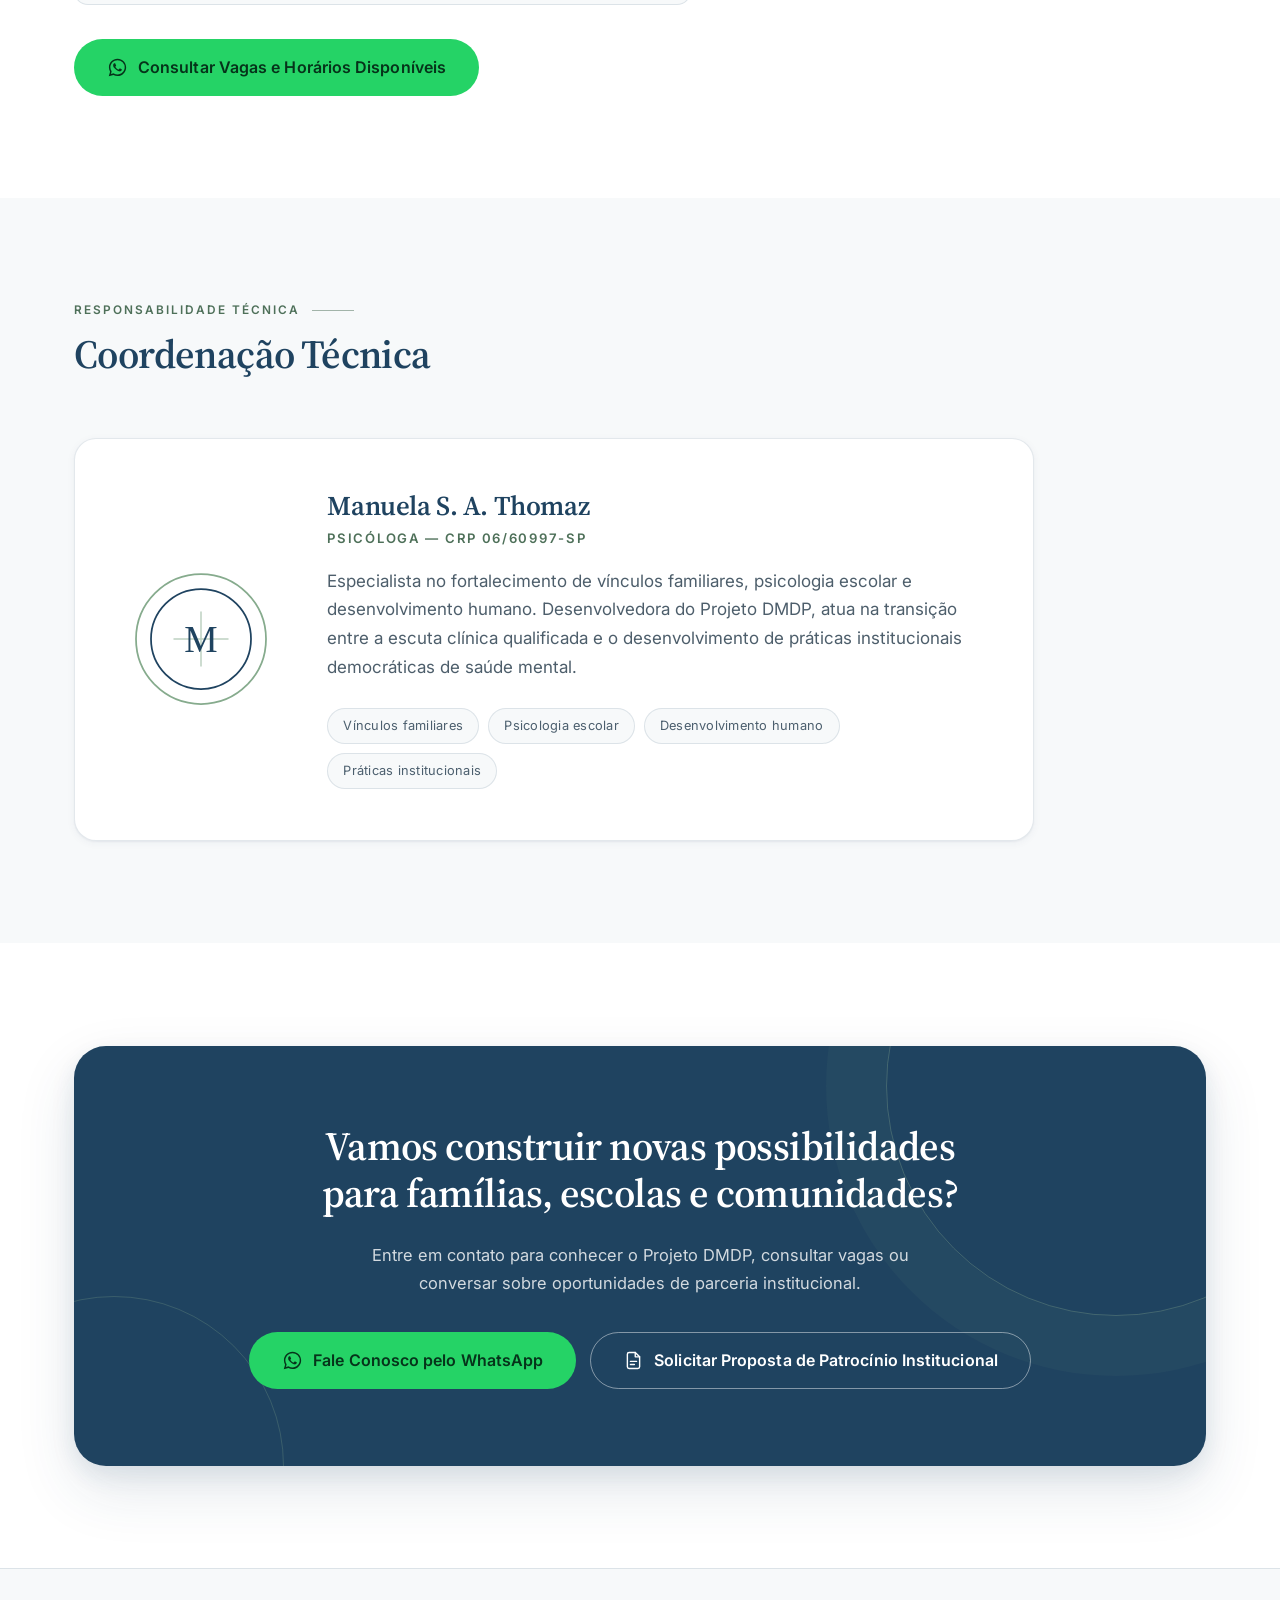
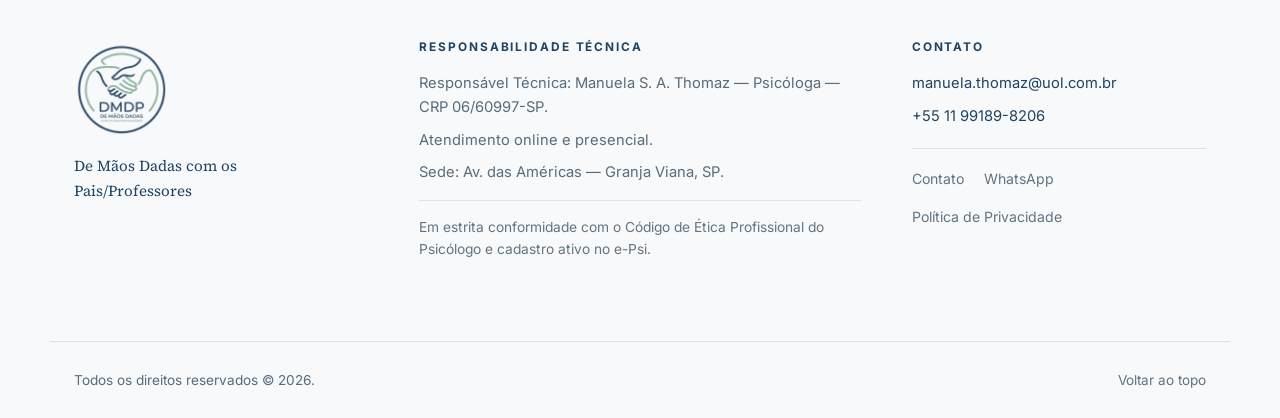
==== commit 39cad5eb: "Aplica a rodada de ajustes da seção Para Famílias e do relatório - Selo do topo: "Projeto piloto hom" ====
--- a/index.html
+++ b/index.html
@@ -142,7 +142,7 @@
 
       <ul class="hero-marks">
         <li>Rede pública e privada</li>
-        <li>Projeto piloto homologado</li>
+        <li>Projeto homologado</li>
         <li>Responsabilidade técnica CRP</li>
       </ul>
     </div>
@@ -157,7 +157,7 @@
         <p class="lead">
           O Projeto DMDP atua de forma científica e integrada nas duas bases adultas que sustentam o
           desenvolvimento infanto-juvenil: a família e a escola. A intervenção instrumentaliza pais e
-          educadores por meio da escuta horizontal e da metodologia “Disciplina em Ação”, transformando
+          educadores por meio da escuta horizontal e da metodologia “Disciplina Positiva”, transformando
           comportamentos desafiadores em oportunidades de cooperação e aprendizado mútuo.
         </p>
       </div>
@@ -247,7 +247,7 @@
               <path d="M5 15.5 12 9l4.5 3.5L27 4"/>
             </svg>
           </span>
-          <p class="ind-label">Impacto Mensurável</p>
+          <p class="ind-label">Benefícios Alcançados</p>
           <p class="ind-number ind-number-text">Alunos, famílias e docentes</p>
           <p>
             Redução nos episódios de indisciplina, melhora acentuada no comportamento dos alunos, pais mais
@@ -363,9 +363,9 @@
           <p class="eyebrow eyebrow-dark">Para Famílias</p>
           <h2 id="familias-titulo">Grupos de Orientação Parental Online</h2>
           <p class="lead">
-            Oferecemos atendimento individual ou em turmas fechadas e síncronas com encontros semanais ao
-            vivo para pais e cuidadores. As turmas são compostas por até 5 participantes por sala virtual
-            para garantir absoluto sigilo e tempo de fala.
+            Oferecemos atendimento individual ou em turmas fechadas com encontros semanais ao vivo para
+            pais e cuidadores. As turmas são compostas por até 5 participantes por sala virtual para
+            possibilitar a escuta qualificada e a troca de experiências.
           </p>
 
           <ul class="destaques">
@@ -389,7 +389,7 @@
               </span>
               <div>
                 <strong>Turmas fechadas de até 5 participantes</strong>
-                <span>Sigilo absoluto, tempo de fala garantido e vínculo real entre os participantes.</span>
+                <span>Formato estruturado para possibilitar a escuta qualificada e a troca de experiências.</span>
               </div>
             </li>
           </ul>
@@ -400,12 +400,11 @@
           </a>
         </div>
 
-        <aside class="familias-quadro reveal" aria-label="Formato dos encontros">
-          <h3>Formato dos encontros</h3>
+        <aside class="familias-quadro reveal" aria-label="Formato dos Encontros">
+          <h3>Formato dos Encontros</h3>
           <dl class="quadro-lista">
-            <div><dt>Modalidade</dt><dd>Online, ao vivo e síncrono</dd></div>
+            <div><dt>Modalidade</dt><dd>Online e ao vivo</dd></div>
             <div><dt>Turma</dt><dd>Até 5 participantes por sala virtual</dd></div>
-            <div><dt>Sigilo</dt><dd>Absoluto, conforme Código de Ética</dd></div>
           </dl>
         </aside>
       </div>
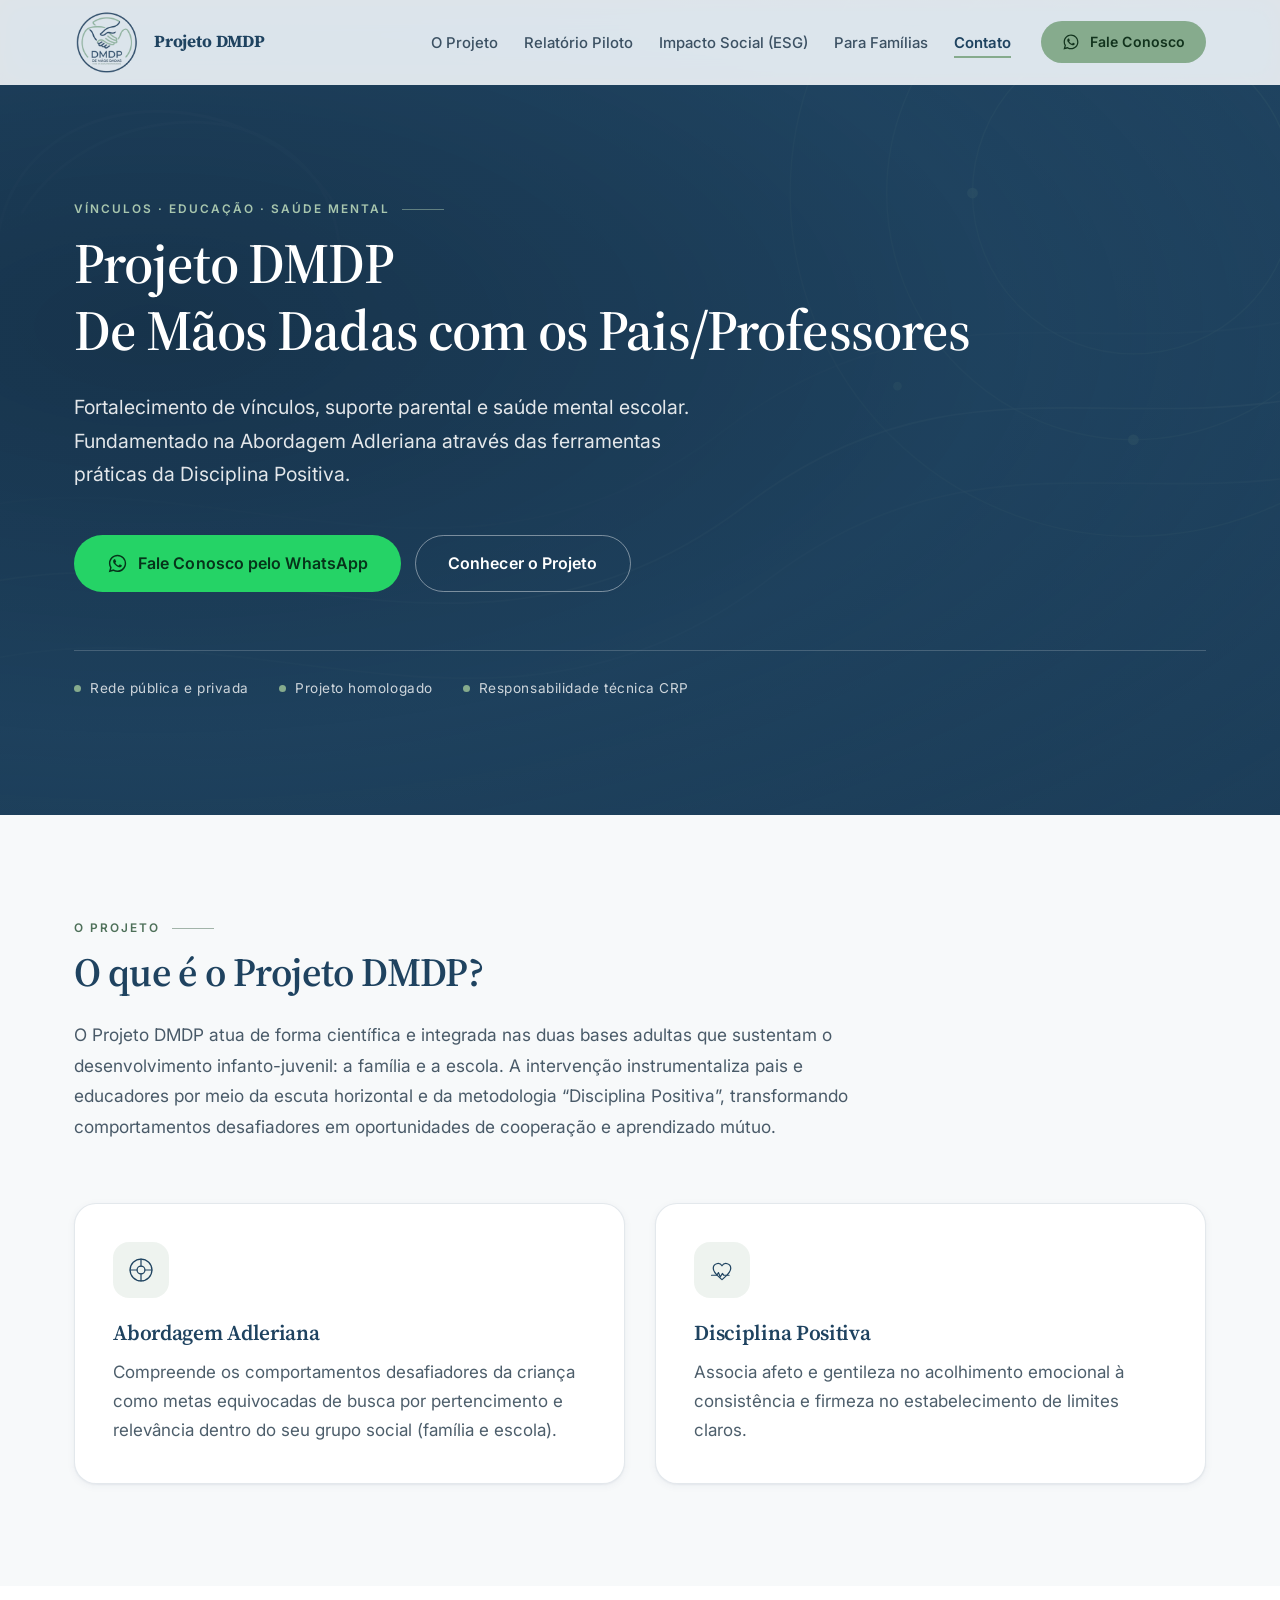
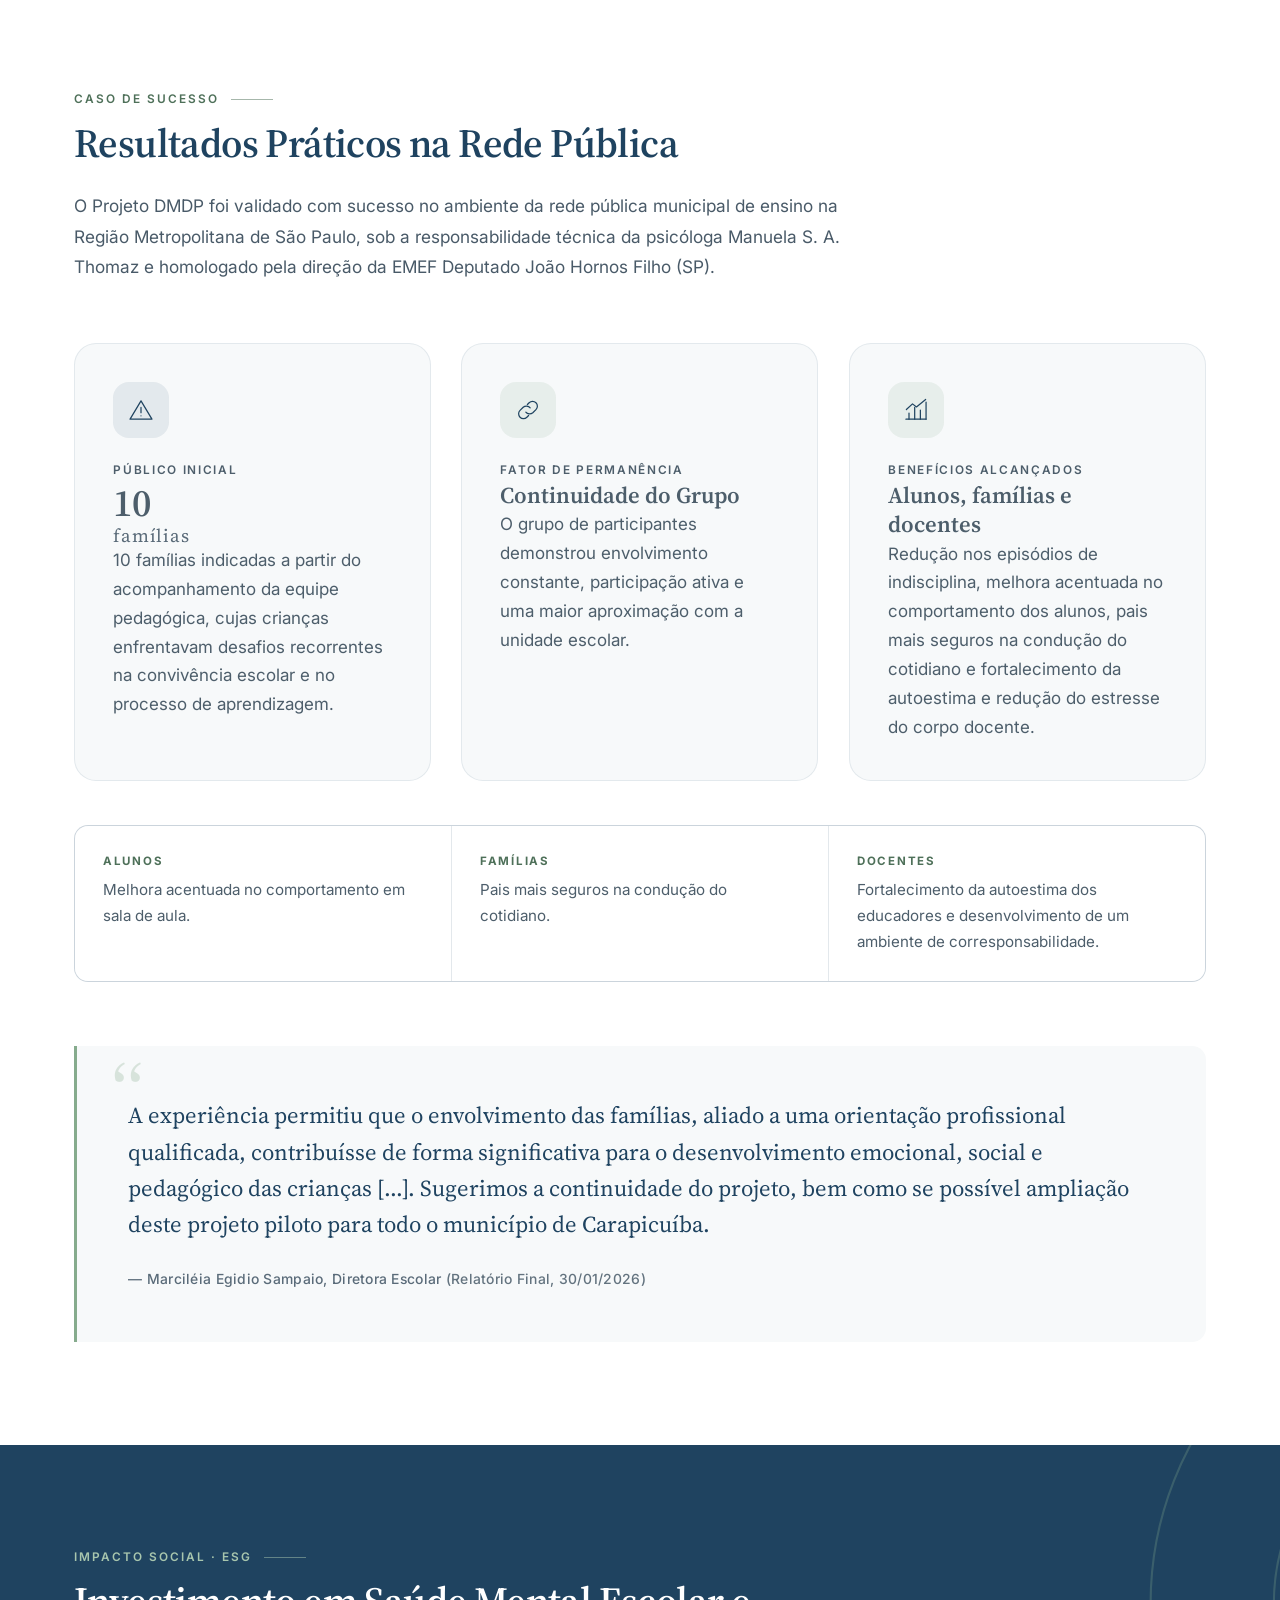
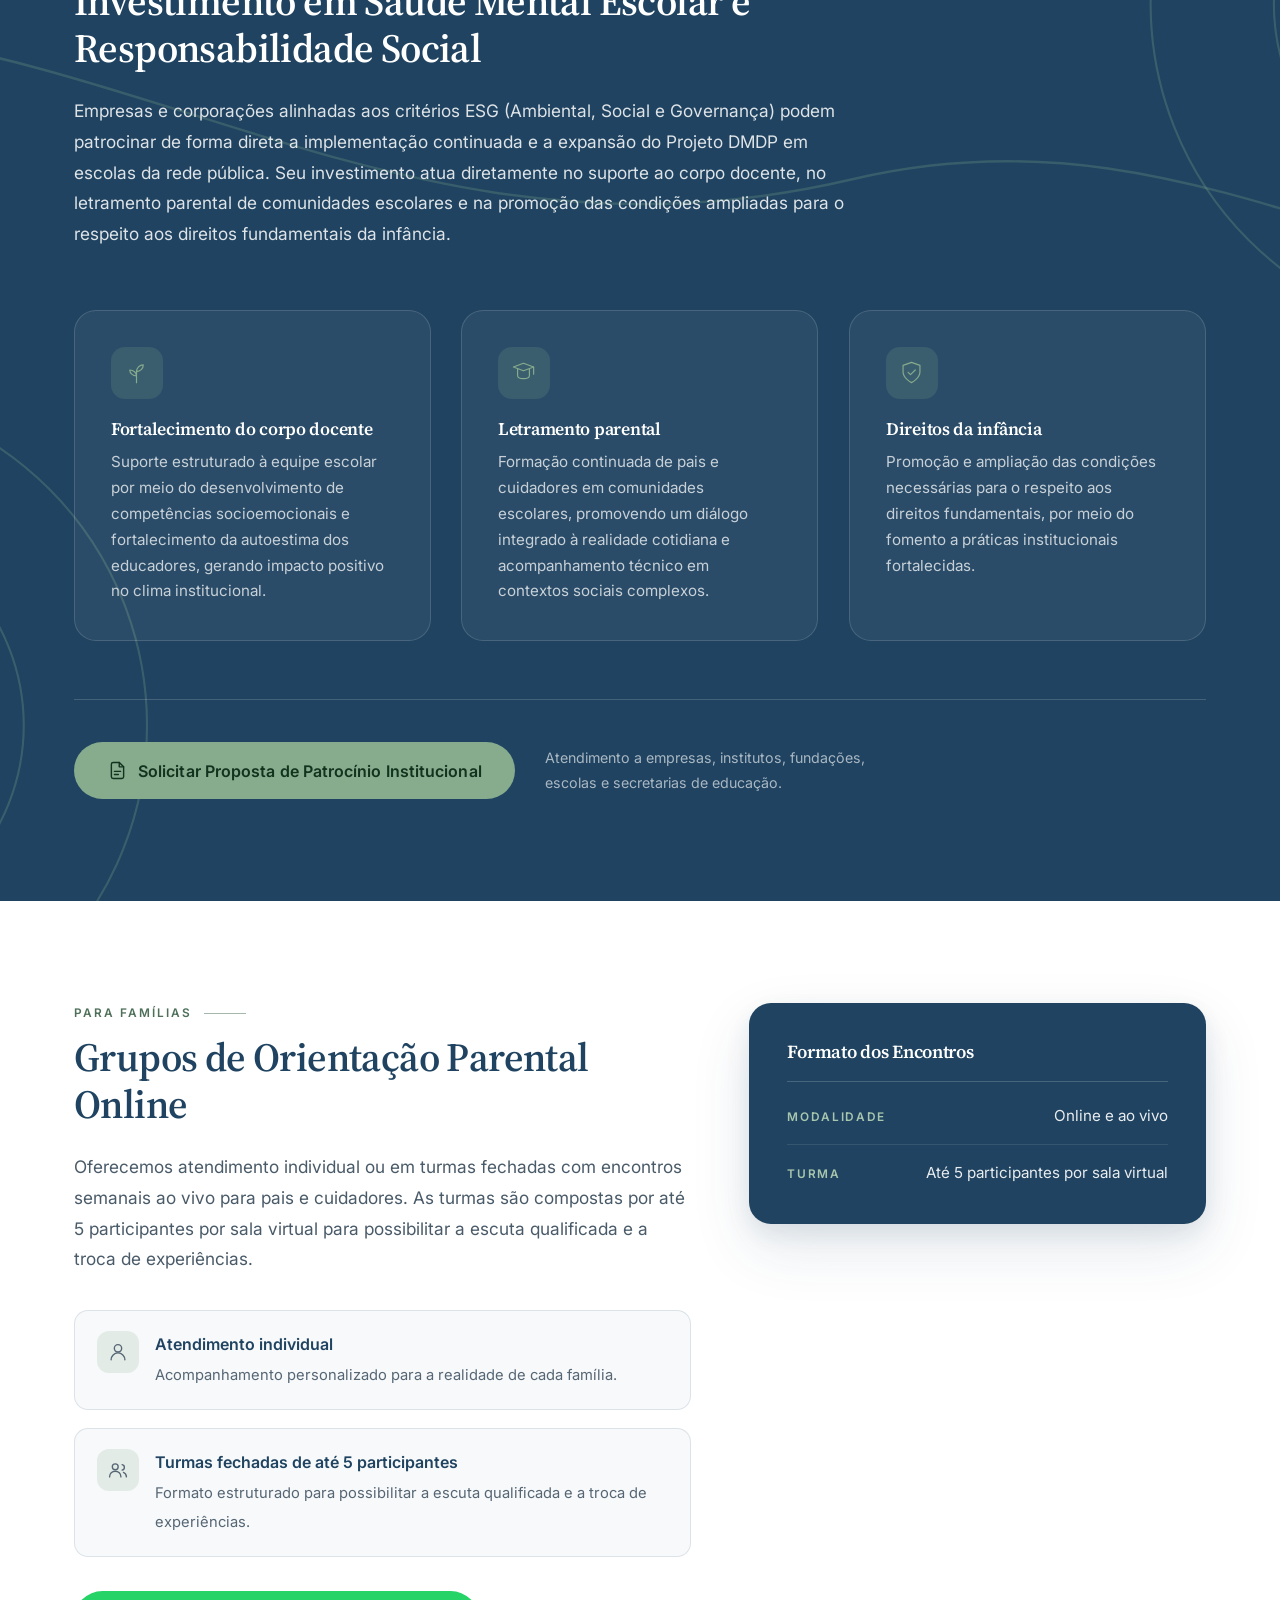
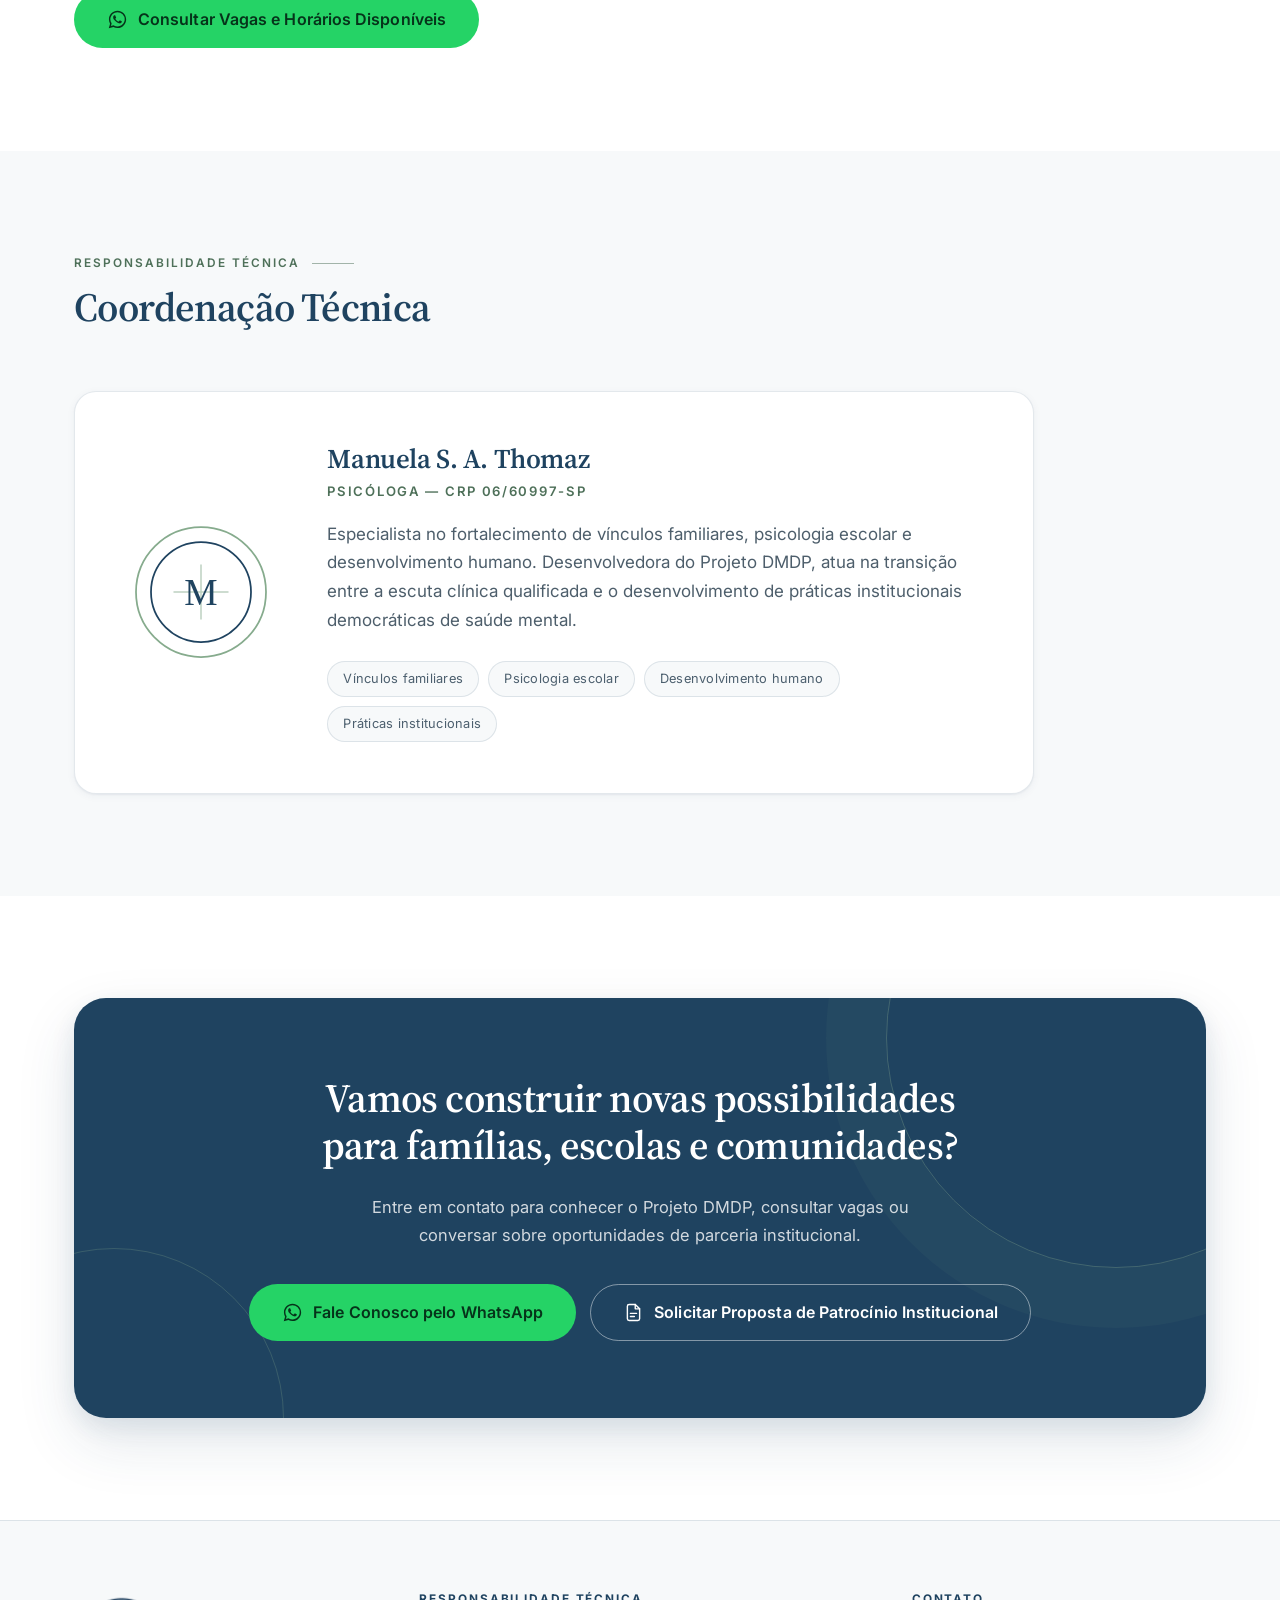
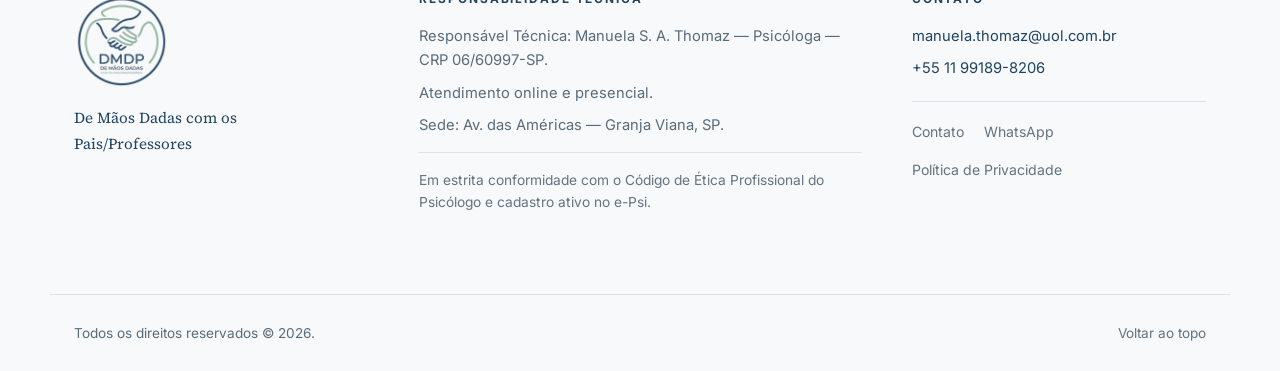
==== commit dc7d7efc: "Remove "(Projeto Piloto)" do título da seção de resultados O título passa a "Resultados Práticos na " ====
--- a/index.html
+++ b/index.html
@@ -200,7 +200,7 @@
     <div class="container">
       <div class="section-head reveal">
         <p class="eyebrow eyebrow-dark">Caso de Sucesso</p>
-        <h2 id="piloto-titulo">Resultados Práticos na Rede Pública (Projeto Piloto)</h2>
+        <h2 id="piloto-titulo">Resultados Práticos na Rede Pública</h2>
         <p class="lead">
           O Projeto DMDP foi validado com sucesso no ambiente da rede pública municipal de ensino na Região
           Metropolitana de São Paulo, sob a responsabilidade técnica da psicóloga Manuela S. A. Thomaz e
